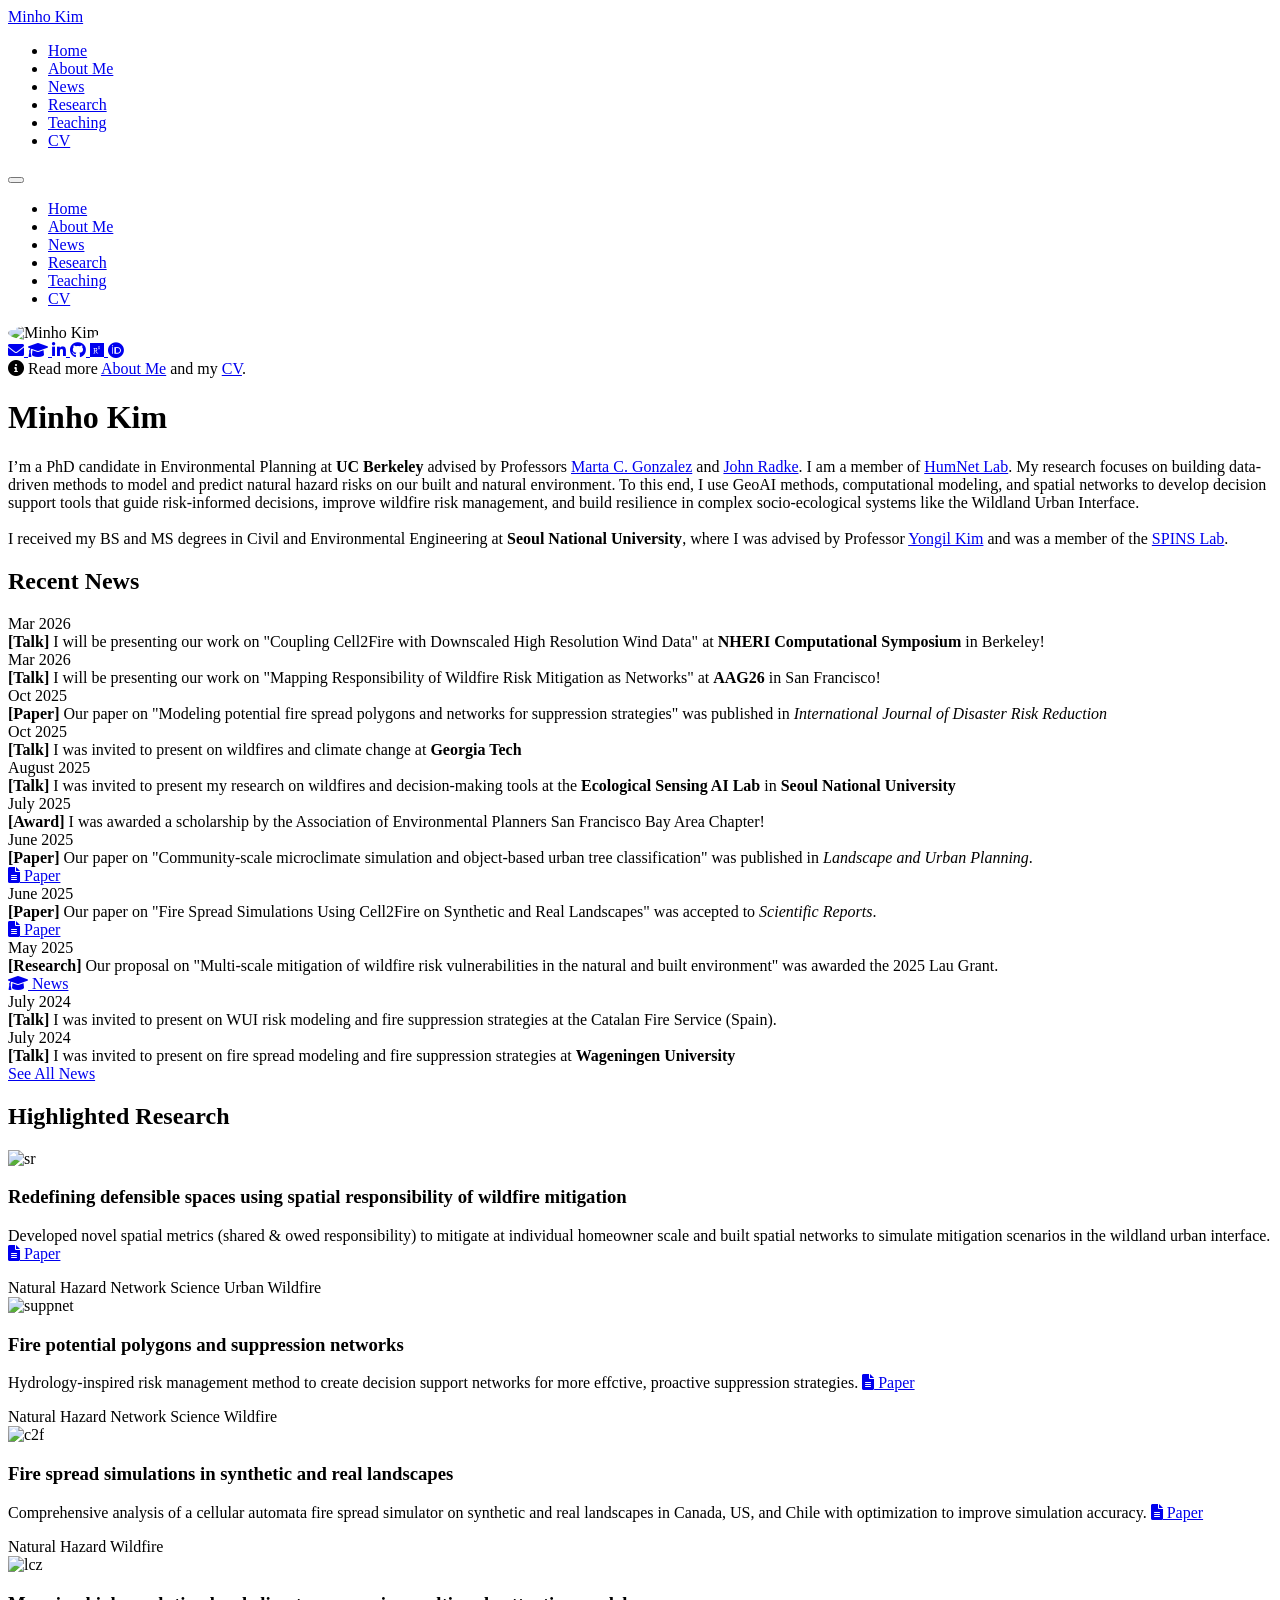
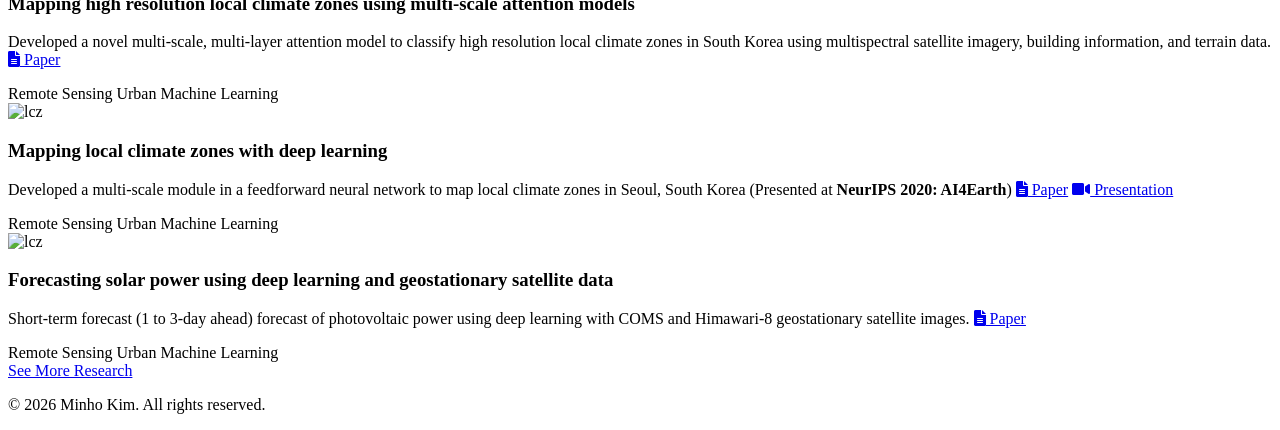
==== index.html @ 21c96115 "Update" ====
<!DOCTYPE html>
<html lang="en">

<head>
    <meta charset="UTF-8">
    <meta name="viewport" content="width=device-width, initial-scale=1.0">
    <title>Minho Kim - PhD Candidate</title>
    <link rel="stylesheet" href="https://cdnjs.cloudflare.com/ajax/libs/font-awesome/6.0.0/css/all.min.css">
    <link rel="stylesheet" href="styles.css">
</head>
<body>

    <!-- Floating particles -->
    <div class="particles"></div>

  <!-- Header -->
  <header class="header">
    <div class="container nav-container">
      <a href="index.html" class="logo">Minho Kim</a>

      <nav>
        <ul class="nav-menu" id="nav-menu">
          <li><a href="index.html" class="nav-link active">Home</a></li>
          <li><a href="about.html" class="nav-link">About Me</a></li>
          <li><a href="news.html" class="nav-link">News</a></li>
          <li><a href="research.html" class="nav-link">Research</a></li>
          <li><a href="teaching.html" class="nav-link">Teaching</a></li>
          <li><a href="resources/cv_recent.pdf" class="nav-link">CV</a></li>
        </ul>
      </nav>

      <!-- Mobile Hamburger Menu -->
      <button class="mobile-menu-toggle" id="mobile-menu-toggle" aria-label="Toggle navigation menu">
        <span></span>
        <span></span>
        <span></span>
      </button>
    </div>
  </header>

    <!-- Sidebar Menu -->
    <div class="sidebar-menu" id="sidebar-menu">
        <ul>
          <li><a href="index.html" class="nav-link">Home</a></li>
          <li><a href="about.html" class="nav-link">About Me</a></li>
          <li><a href="news.html" class="nav-link">News</a></li>
          <li><a href="research.html" class="nav-link">Research</a></li>
          <li><a href="teaching.html" class="nav-link">Teaching</a></li>
          <li><a href="resources/cv_recent.pdf" class="nav-link">CV</a></li>
        </ul>
      </div>
    

    <!-- Main Content -->
    <main class="main-content">
        <div class="container">
            <!-- Home Page -->
            <div class="hero">
                <div class="hero-main">
                    <div class="hero-left">
                        <div class="hero-photo" id="heroPhoto">
                            <img src="images/avatar.jpg" alt="Minho Kim" style="width: 100%; height: 100%; object-fit: cover; border-radius: 50%;">
                        </div>
                        <div class="social-icons">
                            <a href="mailto:mhk@berkeley.edu" class="social-icon" title="Email">
                                <i class="fas fa-envelope"></i>
                            </a>
                            <a href="https://scholar.google.com/citations?user=VRVL4TYAAAAJ&hl=en" class="social-icon" title="Google Scholar">
                                <i class="fas fa-graduation-cap"></i>
                            </a>
                            <a href="https://www.linkedin.com/in/minhokim93/" class="social-icon" title="LinkedIn">
                                <i class="fab fa-linkedin-in"></i>
                            </a>
                            <a href="https://github.com/minhokim93" class="social-icon" title="Github">
                                <i class="fab fa-github"></i>
                            </a>
                            <a href="https://www.researchgate.net/profile/Minho_Kim21" class="social-icon" title="ResearchGate">
                                <i class="fab fa-researchgate"></i>
                            </a>
                            <a href="https://orcid.org/0000-0002-9504-5935" class="social-icon" title="ORCID">
                                <i class="fab fa-orcid"></i>
                            </a>
                        </div>
                        <div class="content-card compact-content-card">
                            <i class="fas fa-circle-info"></i> Read more <a href="about.html">About Me</a> and my <a href="resources/cv_recent.pdf">CV</a>.
                        </div>
                        <!-- <a href="research.html" class="cta-button">Explore My Research</a>  -->
                        <!-- <a href="resources/cv_recent.pdf" class="cta-button">CV</a> -->
                    </div>
                    <div class="hero-right">
                        <div class="typewriter-container">
                          <h1 class="hero-name" style="color:black; display: flex; flex-wrap: nowrap; gap: 0.5rem;">
                            <span class="static-name">Minho Kim</span>
                            <span id="typewriter" class="typewriter"></span>
                        </h1>
                                                </div>
                        <!-- <p class="hero-subsubtitle">PhD Candidate in Environmental Planning</p> -->
                        <p class="hero-description">
                        
                            I’m a <span class="hand-underline">PhD candidate</span> in Environmental Planning at <b>UC Berkeley</b> advised by Professors <a href="https://scholar.google.com/citations?user=YAGjro8AAAAJ&hl=en">Marta C. Gonzalez</a> and <a href="https://ced.berkeley.edu/people/john-radke">John Radke</a>.
                            I am a member of <a href="https://humnetlab.berkeley.edu">HumNet Lab</a>. 
                            My research focuses on building data-driven methods to model and predict natural hazard risks on our built and natural environment. 
                            To this end, I use GeoAI methods, computational modeling, and spatial networks to develop decision support tools that guide risk-informed decisions, improve wildfire risk management, and build resilience in complex socio-ecological systems like the Wildland Urban Interface.
                            
                            <br><br>
                            I received my BS and MS degrees in Civil and Environmental Engineering at <b>Seoul National University</b>, where I was advised by Professor <a href="https://www.researchgate.net/profile/Yongil-Kim-2">Yongil Kim</a> and was a member of the <a href="https://spins.snu.ac.kr">SPINS Lab</a>. 
                            <br>
                            <!-- For my master’s thesis, I researched local climate zone classification using multispectral satellite images via multi-scale convolutional neural networks. 
                            For my bachelor’s thesis, I used DInSAR on Sentinel-1 images to detect North Korea’s nuclear test site. -->                            
                        </p>
                    <!-- </div> -->
                </div>
            </div>
              
            <!-- Recent News -->
            <div class="content-card">
                <h2 class="section-title">Recent News</h2>
                              
                <div class="scrollable-news">

                  <div class="news-item">
                        <div class="news-date">Mar 2026</div>
                        <div class="news-title"><b>[Talk]</b> I will be presenting our work on "Coupling Cell2Fire with Downscaled High Resolution Wind Data" at <b>NHERI Computational Symposium</b> in Berkeley!</div>
                      </div>      
                  <div class="news-item">
                        <div class="news-date">Mar 2026</div>
                        <div class="news-title"><b>[Talk]</b> I will be presenting our work on "Mapping Responsibility of Wildfire Risk Mitigation as Networks" at <b>AAG26</b> in San Francisco!</div>
                      </div>    
                    <div class="news-item">
                      <div class="news-date">Oct 2025</div>
                      <div class="news-title"><b>[Paper]</b> Our paper on "Modeling potential fire spread polygons and networks for suppression strategies" was published in <em>International Journal of Disaster Risk Reduction</em></b></div>
                    </div>    
                    <div class="news-item">
                        <div class="news-date">Oct 2025</div>
                        <div class="news-title"><b>[Talk]</b> I was invited to present on wildfires and climate change at <b>Georgia Tech</b></div>
                      </div>    
                      <div class="news-item">
                        <div class="news-date">August 2025</div>
                        <div class="news-title"><b>[Talk]</b> I was invited to present my research on wildfires and decision-making tools at the <b>Ecological Sensing AI Lab</b> in <b>Seoul National University</b></div>
                      </div>                          
                      <div class="news-item">
                        <div class="news-date">July 2025</div>
                        <div class="news-title"><b>[Award]</b> I was awarded a scholarship by the Association of Environmental Planners San Francisco Bay Area Chapter!</div>
                      </div>    
                      <div class="news-item">
                        <div class="news-date">June 2025</div>
                        <div class="news-title"><b>[Paper]</b> Our paper on "Community-scale microclimate simulation and object-based urban tree classification" was published in <em>Landscape and Urban Planning</em>.</div>
                        <div class="news-links">
                          <a href="https://doi.org/10.1016/j.landurbplan.2025.105420" target="_blank" class="news-btn">
                            <i class="fas fa-file-alt"></i> Paper
                          </a>    
                        </div>
                      </div>
                      <div class="news-item">
                        <div class="news-date">June 2025</div>
                        <div class="news-title"><b>[Paper]</b> Our paper on "Fire Spread Simulations Using Cell2Fire on Synthetic and Real Landscapes" was accepted to <em>Scientific Reports</em>.
                        <div class="news-links">
                            <a href="https://doi.org/10.1038/s41598-025-05706-6" target="_blank" class="news-btn">
                              <i class="fas fa-file-alt"></i> Paper
                            </a>    
                        </div>                            
                      </div>
                      </div>
                      <div class="news-item">
                        <div class="news-date">May 2025</div>
                        <div class="news-title">
                          <b>[Research]</b> Our proposal on "Multi-scale mitigation of wildfire risk vulnerabilities in the natural and built environment" was awarded the 2025 Lau Grant.
                        <div class="news-links">
                          <a href="https://ced.berkeley.edu/news/ced-awards-seed-grants-for-climate-research" target="_blank" class="news-btn">
                            <i class="fas fa-graduation-cap"></i> News
                          </a>
                        </div>
                        </div>
                      </div>
                      <div class="news-item">
                        <div class="news-date">July 2024</div>
                        <div class="news-title"><b>[Talk]</b> I was invited to present on WUI risk modeling and fire suppression strategies at the Catalan Fire Service (Spain).</div>
                      </div>
                      <div class="news-item">
                        <div class="news-date">July 2024</div>
                        <div class="news-title"><b>[Talk]</b> I was invited to present on fire spread modeling and fire suppression strategies at <b>Wageningen University</b></div>
                      </div>                                        

            <!--  -->
            </div>
            <div class="see-more-link">
                <a href="news.html" class="see-more-btn">See All News</a>
            </div>
        </div>
          
            <!-- Highlighted Research -->
            <div class="content-card">
                <h2 class="section-title">Highlighted Research</h2>
                
                <div class="research-highlight">
                  <img src="papers/2025-lup/featured.png" alt="sr">
                  <div class="research-content">
                      <h3>Redefining defensible spaces using spatial responsibility of wildfire mitigation</h3>
                      <p>Developed novel spatial metrics (shared & owed responsibility) to mitigate at individual homeowner scale and built spatial networks to simulate mitigation scenarios in the wildland urban interface.
                      <a href="papers/2025-lup/2025lup.pdf" target="_blank" class="news-btn"><i class="fas fa-file-alt"></i> Paper</a>
                      </p>
                      <div class="research-tags">
                        <span class="research-tag nathaz">Natural Hazard</span>
                        <span class="research-tag netsci">Network Science</span>
                          <span class="research-tag urban">Urban</span>
                          <span class="research-tag wildfire">Wildfire</span>
                      </div>
                  </div>
              </div>

              <div class="research-highlight">
                    <img src="papers/2025-ijdrr/featured.png" alt="suppnet">
                    <div class="research-content">
                        <h3>Fire potential polygons and suppression networks</h3>
                        <p>Hydrology-inspired risk management method to create decision support networks for more effctive, proactive suppression strategies.
                        <a href="https://www.sciencedirect.com/science/article/pii/S2212420925006776" target="_blank" class="news-btn"><i class="fas fa-file-alt"></i> Paper</a>
                        </p>
                        <div class="research-tags">
                            <span class="research-tag nathaz">Natural Hazard</span>
                            <span class="research-tag netsci">Network Science</span>
                            <span class="research-tag wildfire">Wildfire</span>
                        </div>
                    </div>
                </div>

                <div class="research-highlight">
                  <img src="papers/2025-scirep/featured.png" alt="c2f">
                  <div class="research-content">
                      <h3>Fire spread simulations in synthetic and real landscapes</h3>
                      <p>Comprehensive analysis of a cellular automata fire spread simulator on synthetic and real landscapes in Canada, US, and Chile with optimization to improve simulation accuracy.</b>
                      <a href="https://doi.org/10.1038/s41598-025-05706-6" target="_blank" class="news-btn"><i class="fas fa-file-alt"></i> Paper</a>
                      </p>
                      <div class="research-tags">
                        <span class="research-tag nathaz">Natural Hazard</span>
                        <span class="research-tag wildfire">Wildfire</span>
                  </div>
                  </div>
              </div>
         

            <div class="research-highlight">
              <img src="papers/2021-isprs/featured.png" alt="lcz">
              <div class="research-content">
                  <h3>Mapping high resolution local climate zones using multi-scale attention models</h3>
                  <p>Developed a novel multi-scale, multi-layer attention model to classify high resolution local climate zones in South Korea using multispectral satellite imagery, building information, and terrain data.
                  <a href="https://doi.org/10.1016/j.isprsjprs.2021.09.015" target="_blank" class="news-btn"><i class="fas fa-file-alt"></i> Paper</a>
                  </p>
                  <div class="research-tags">
                      <span class="research-tag rs">Remote Sensing</span>
                      <span class="research-tag urban">Urban</span>
                      <span class="research-tag ml">Machine Learning</span>
                  </div>
              </div>
          </div>

          <div class="research-highlight">
            <img src="papers/2020-nips/featured.png" alt="lcz">
            <div class="research-content">
                <h3>Mapping local climate zones with deep learning</h3>
                <p>Developed a multi-scale module in a feedforward neural network to map local climate zones in Seoul, South Korea (Presented at <b>NeurIPS 2020: AI4Earth</b>)
                <a href="https://ai4earthscience.github.io/neurips-2020-workshop/papers/ai4earth_neurips_2020_27.pdf" target="_blank" class="news-btn"><i class="fas fa-file-alt"></i> Paper</a>
                <a href="https://slideslive.com/38941720/developing-high-quality-training-samples-for-deep-learning-based-local-climate-classification-in-korea" target="_blank" class="news-btn"><i class="fas fa-video"></i> Presentation</a>                        
                </p>
                <div class="research-tags">
                    <span class="research-tag rs">Remote Sensing</span>
                    <span class="research-tag urban">Urban</span>
                    <span class="research-tag ml">Machine Learning</span>
                </div>
            </div>
        </div>   

                <div class="research-highlight">
                    <img src="papers/2020-mdpi/featured.png" alt="lcz">
                    <div class="research-content">
                        <h3>Forecasting solar power using deep learning and geostationary satellite data</h3>
                        <p>Short-term forecast (1 to 3-day ahead) forecast of photovoltaic power using deep learning with COMS and Himawari-8 geostationary satellite images.
                        <a href="https://doi.org/10.3390/rs12152357" target="_blank" class="news-btn"><i class="fas fa-file-alt"></i> Paper</a>
                        </p>
                        <div class="research-tags">
                            <span class="research-tag rs">Remote Sensing</span>
                            <span class="research-tag urban">Urban</span>
                            <span class="research-tag ml">Machine Learning</span>
                        </div>
                    </div>
                </div>

                <div class="see-more-link">
                    <a href="research.html" class="see-more-btn">See More Research</a>
                </div>
            <!-- </div> -->
        </div>
    </main>

    <!-- Footer -->
    <footer class="site-footer">
        <div class="container">
          <p>&copy; <span id="year"></span> Minho Kim. All rights reserved.</p>
          <!-- <p>Website designed and maintained by Minho Kim | UC Berkeley</p> -->
        </div>
      </footer>
  
      <script>
        // Automatically update the year
        document.getElementById('year').textContent = new Date().getFullYear();
      </script>

    <script src="script.js"></script>
</body>
</html>
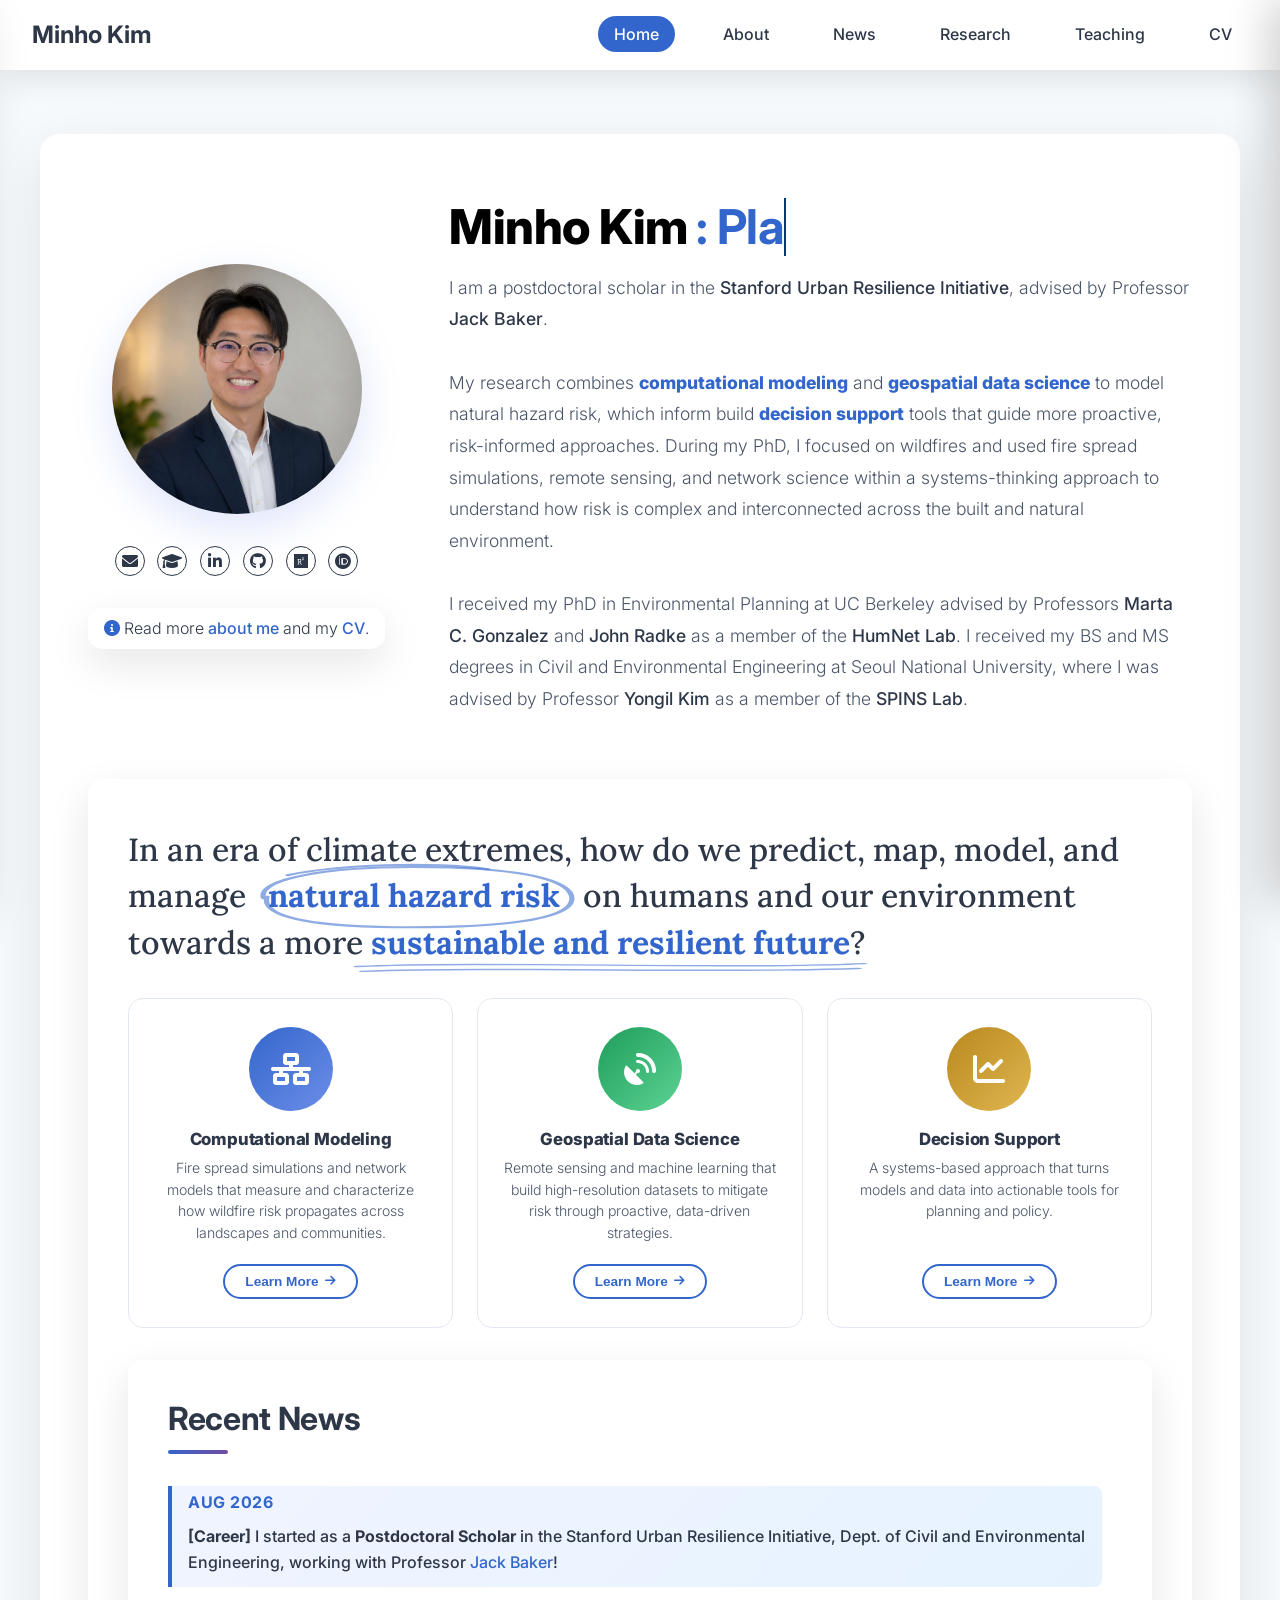
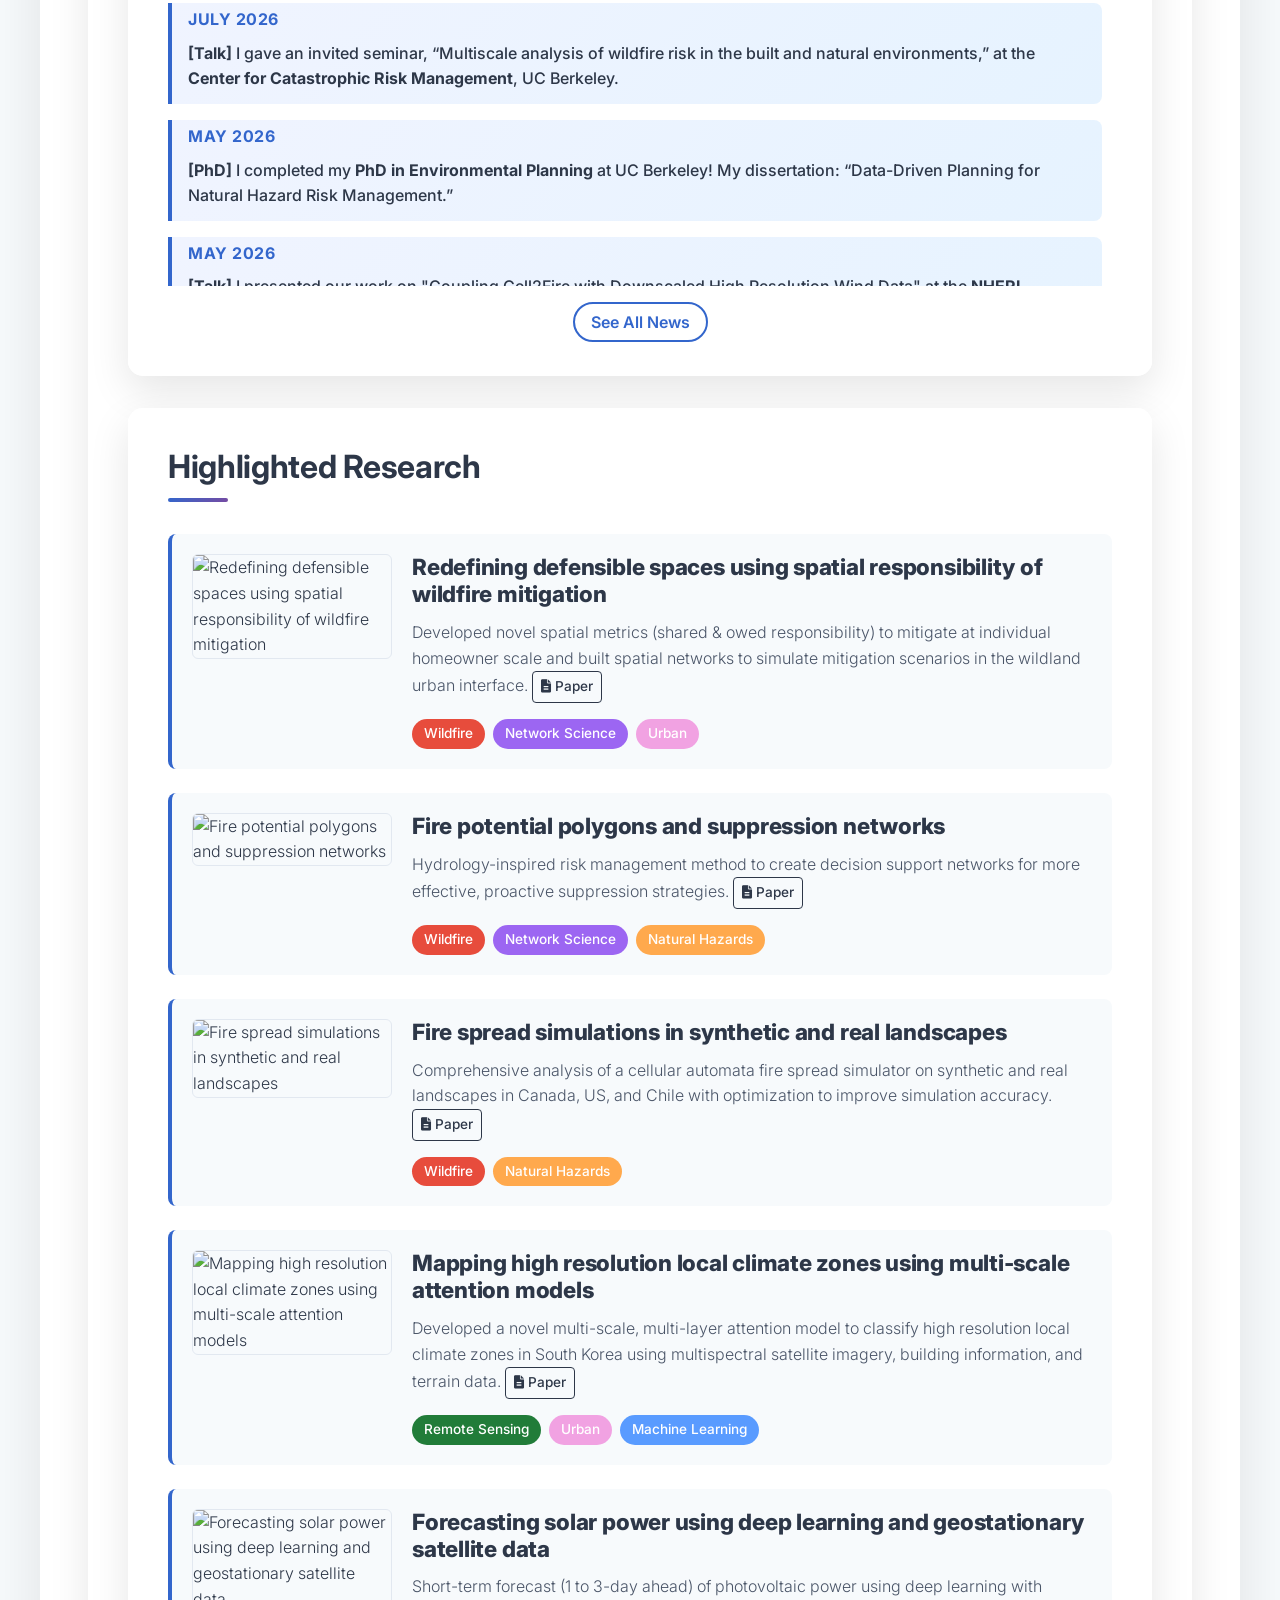
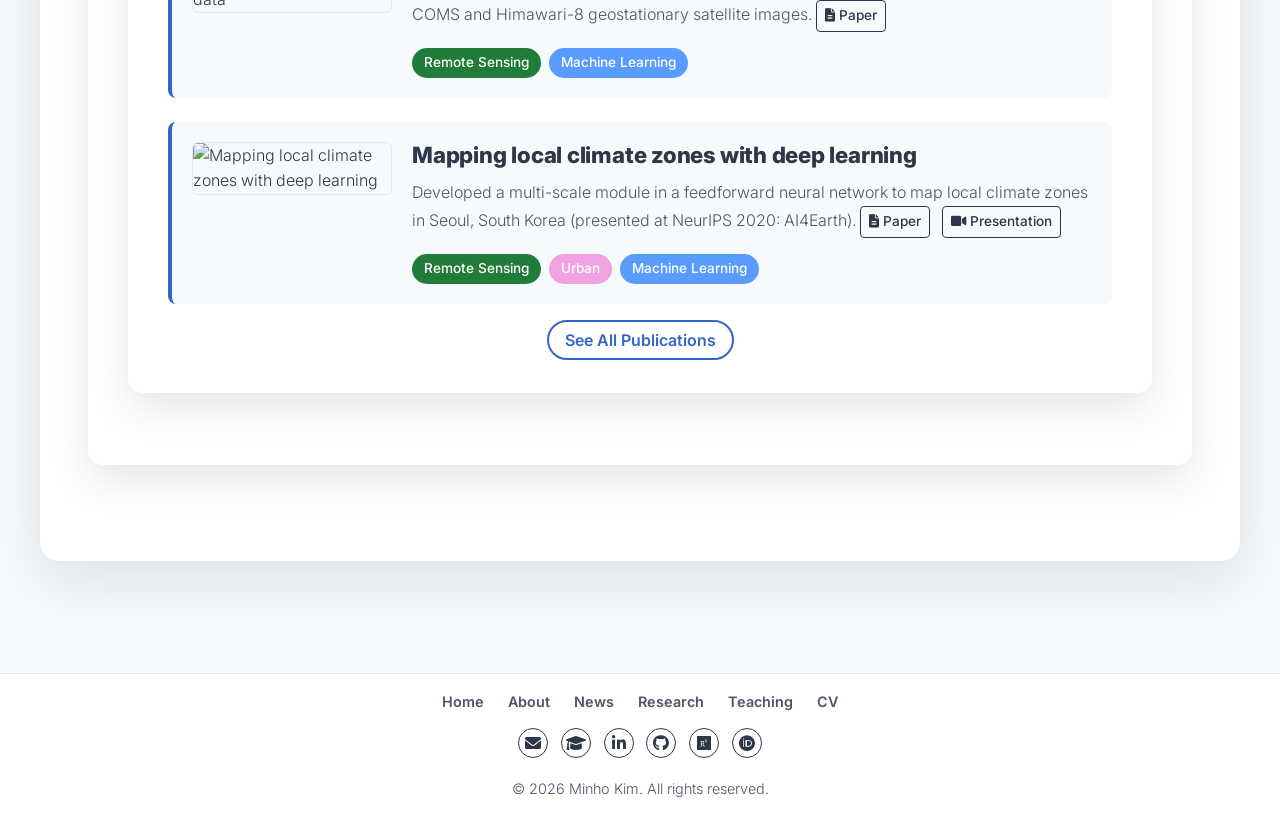
==== commit 9924c248: "Update site content, network diagram, teaching/research pages, and mobile responsiveness Co-Authored" ====
--- a/index.html
+++ b/index.html
@@ -4,15 +4,12 @@
 <head>
     <meta charset="UTF-8">
     <meta name="viewport" content="width=device-width, initial-scale=1.0">
-    <title>Minho Kim - PhD Candidate</title>
+    <title>Minho Kim - Postdoctoral Scholar</title>
     <link rel="stylesheet" href="https://cdnjs.cloudflare.com/ajax/libs/font-awesome/6.0.0/css/all.min.css">
     <link rel="stylesheet" href="styles.css">
 </head>
 <body>
 
-    <!-- Floating particles -->
-    <div class="particles"></div>
-
   <!-- Header -->
   <header class="header">
     <div class="container nav-container">
@@ -21,7 +18,7 @@
       <nav>
         <ul class="nav-menu" id="nav-menu">
           <li><a href="index.html" class="nav-link active">Home</a></li>
-          <li><a href="about.html" class="nav-link">About Me</a></li>
+          <li><a href="about.html" class="nav-link">About</a></li>
           <li><a href="news.html" class="nav-link">News</a></li>
           <li><a href="research.html" class="nav-link">Research</a></li>
           <li><a href="teaching.html" class="nav-link">Teaching</a></li>
@@ -42,7 +39,7 @@
     <div class="sidebar-menu" id="sidebar-menu">
         <ul>
           <li><a href="index.html" class="nav-link">Home</a></li>
-          <li><a href="about.html" class="nav-link">About Me</a></li>
+          <li><a href="about.html" class="nav-link">About</a></li>
           <li><a href="news.html" class="nav-link">News</a></li>
           <li><a href="research.html" class="nav-link">Research</a></li>
           <li><a href="teaching.html" class="nav-link">Teaching</a></li>
@@ -59,10 +56,10 @@
                 <div class="hero-main">
                     <div class="hero-left">
                         <div class="hero-photo" id="heroPhoto">
-                            <img src="images/avatar.jpg" alt="Minho Kim" style="width: 100%; height: 100%; object-fit: cover; border-radius: 50%;">
+                            <img src="images/avatar.png" alt="Minho Kim" style="width: 100%; height: 100%; object-fit: cover; border-radius: 50%;">
                         </div>
                         <div class="social-icons">
-                            <a href="mailto:mhk@berkeley.edu" class="social-icon" title="Email">
+                            <a href="mailto:minhok@stanford.edu" class="social-icon" title="Email">
                                 <i class="fas fa-envelope"></i>
                             </a>
                             <a href="https://scholar.google.com/citations?user=VRVL4TYAAAAJ&hl=en" class="social-icon" title="Google Scholar">
@@ -82,7 +79,7 @@
                             </a>
                         </div>
                         <div class="content-card compact-content-card">
-                            <i class="fas fa-circle-info"></i> Read more <a href="about.html">About Me</a> and my <a href="resources/cv_recent.pdf">CV</a>.
+                            <i class="fas fa-circle-info"></i> Read more <a href="about.html">about me</a> and my <a href="resources/cv_recent.pdf">CV</a>.
                         </div>
                         <!-- <a href="research.html" class="cta-button">Explore My Research</a>  -->
                         <!-- <a href="resources/cv_recent.pdf" class="cta-button">CV</a> -->
@@ -95,207 +92,132 @@
                         </h1>
                                                 </div>
                         <!-- <p class="hero-subsubtitle">PhD Candidate in Environmental Planning</p> -->
-                        <p class="hero-description">
-                        
-                            I’m a <span class="hand-underline">PhD candidate</span> in Environmental Planning at <b>UC Berkeley</b> advised by Professors <a href="https://scholar.google.com/citations?user=YAGjro8AAAAJ&hl=en">Marta C. Gonzalez</a> and <a href="https://ced.berkeley.edu/people/john-radke">John Radke</a>.
-                            I am a member of <a href="https://humnetlab.berkeley.edu">HumNet Lab</a>. 
-                            My research focuses on building data-driven methods to model and predict natural hazard risks on our built and natural environment. 
-                            To this end, I use GeoAI methods, computational modeling, and spatial networks to develop decision support tools that guide risk-informed decisions, improve wildfire risk management, and build resilience in complex socio-ecological systems like the Wildland Urban Interface.
-                            
+                        <p class="hero-description hero-intro-mono">
+
+                            I am a postdoctoral scholar in the <a href="https://urbanresilience.stanford.edu">Stanford Urban Resilience Initiative</a>, advised by Professor <a href="https://scholar.google.com/citations?user=im82jgIAAAAJ&hl=en&oi=ao"> Jack Baker</a>.
                             <br><br>
-                            I received my BS and MS degrees in Civil and Environmental Engineering at <b>Seoul National University</b>, where I was advised by Professor <a href="https://www.researchgate.net/profile/Yongil-Kim-2">Yongil Kim</a> and was a member of the <a href="https://spins.snu.ac.kr">SPINS Lab</a>. 
-                            <br>
-                            <!-- For my master’s thesis, I researched local climate zone classification using multispectral satellite images via multi-scale convolutional neural networks. 
-                            For my bachelor’s thesis, I used DInSAR on Sentinel-1 images to detect North Korea’s nuclear test site. -->                            
+
+                            My research combines <span class="lede-hl-modeling">computational modeling</span> and <span class="lede-hl-geospatial">geospatial data science</span> to model natural hazard risk, which inform build <span class="lede-hl-decision">decision support</span> tools that guide more proactive, risk-informed approaches. During my PhD, I focused on wildfires and used fire spread simulations, remote sensing, and network science within a <emph>systems-thinking</emph> approach to understand how risk is complex and interconnected across the built and natural environment.
+                            <!-- Together, these methods inform decision support tools that guide more proactive, risk-informed policies and build resilience in complex socio-ecological systems like the Wildland Urban Interface. -->
+
+                            <br><br>
+                            I received my PhD in Environmental Planning at UC Berkeley advised by Professors <a href="https://scholar.google.com/citations?user=YAGjro8AAAAJ&hl=en">Marta C. Gonzalez</a> and <a href="https://ced.berkeley.edu/people/john-radke">John Radke</a> as a member of the <a href="https://humnetlab.berkeley.edu">HumNet Lab</a>.
+                            I received my BS and MS degrees in Civil and Environmental Engineering at Seoul National University, where I was advised by Professor <a href="https://www.researchgate.net/profile/Yongil-Kim-2">Yongil Kim</a> as a member of the <a href="https://spins.snu.ac.kr">SPINS Lab</a>.
                         </p>
                     <!-- </div> -->
                 </div>
             </div>
-              
-            <!-- Recent News -->
+
+            <!-- Three Research Areas -->
+            <div class="content-card">
+                <p class="lede-text">
+                    In an era of climate extremes, how do we predict, map, model, and manage
+                    <span class="annotate" style="--annotate-delay: 0.3s">
+                        <span class="lede-hl">natural hazard risk</span>
+                        <svg class="annotate-mark annotate-mark-circle" viewBox="0 0 200 100" preserveAspectRatio="none" aria-hidden="true">
+                            <path d="M14,52 C10,24 48,6 100,6 C155,6 191,22 190,54 C189,84 148,95 99,95 C46,95 12,82 16,50" />
+                            <path d="M28,18 C55,2 112,-2 142,9" />
+                        </svg>
+                    </span>
+                    on humans and our environment towards a more
+                    <span class="annotate" style="--annotate-delay: 0.9s">
+                        <span class="lede-hl">sustainable and resilient future</span>
+                        <svg class="annotate-mark annotate-mark-underline" viewBox="0 0 200 40" preserveAspectRatio="none" aria-hidden="true">
+                            <path d="M4,22 C50,10 150,28 196,16" />
+                            <path d="M6,32 C60,22 140,36 194,26" />
+                        </svg>
+                    </span>?
+                </p>
+                <p class="hero-description">
+                   <!-- I build computational models that measure and characterize wildfire risk, apply geospatial data science to generate the high-resolution datasets that make proactive mitigation possible, and translate both into decision support tools that guide more resilient, risk-informed policy. -->
+                </p>
+                <div class="home-areas-grid">
+                    <div class="home-area-card">
+                        <div class="home-area-icon home-area-icon-modeling"><i class="fas fa-network-wired"></i></div>
+                        <h3>Computational Modeling</h3>
+                        <p>Fire spread simulations and network models that measure and characterize how wildfire risk propagates across landscapes and communities.</p>
+                        <button class="home-area-btn" onclick="openHomeAreaPanel('modeling')">Learn More <i class="fas fa-arrow-right"></i></button>
+                    </div>
+                    <div class="home-area-card">
+                        <div class="home-area-icon home-area-icon-geospatial"><i class="fas fa-satellite-dish"></i></div>
+                        <h3>Geospatial Data Science</h3>
+                        <p>Remote sensing and machine learning that build high-resolution datasets to mitigate risk through proactive, data-driven strategies.</p>
+                        <button class="home-area-btn" onclick="openHomeAreaPanel('geospatial')">Learn More <i class="fas fa-arrow-right"></i></button>
+                    </div>
+                    <div class="home-area-card">
+                        <div class="home-area-icon home-area-icon-decision"><i class="fas fa-chart-line"></i></div>
+                        <h3>Decision Support</h3>
+                        <p>A systems-based approach that turns models and data into actionable tools for planning and policy.</p>
+                        <button class="home-area-btn" onclick="openHomeAreaPanel('decision')">Learn More <i class="fas fa-arrow-right"></i></button>
+                    </div>
+                </div>
+
+                <!-- <div class="venn-wrap">
+                    <div id="vennDiagram"></div>
+                </div>
+                <p class="venn-caption">These three areas are deeply interconnected &mdash; hover, focus, or click the diagram to see how.</p>
+            </div> -->
+
+            <!-- Recent News (rendered from data/news.js, most recent 10 items) -->
             <div class="content-card">
                 <h2 class="section-title">Recent News</h2>
-                              
-                <div class="scrollable-news">
-
-                  <div class="news-item">
-                        <div class="news-date">Mar 2026</div>
-                        <div class="news-title"><b>[Talk]</b> I will be presenting our work on "Coupling Cell2Fire with Downscaled High Resolution Wind Data" at <b>NHERI Computational Symposium</b> in Berkeley!</div>
-                      </div>      
-                  <div class="news-item">
-                        <div class="news-date">Mar 2026</div>
-                        <div class="news-title"><b>[Talk]</b> I will be presenting our work on "Mapping Responsibility of Wildfire Risk Mitigation as Networks" at <b>AAG26</b> in San Francisco!</div>
-                      </div>    
-                    <div class="news-item">
-                      <div class="news-date">Oct 2025</div>
-                      <div class="news-title"><b>[Paper]</b> Our paper on "Modeling potential fire spread polygons and networks for suppression strategies" was published in <em>International Journal of Disaster Risk Reduction</em></b></div>
-                    </div>    
-                    <div class="news-item">
-                        <div class="news-date">Oct 2025</div>
-                        <div class="news-title"><b>[Talk]</b> I was invited to present on wildfires and climate change at <b>Georgia Tech</b></div>
-                      </div>    
-                      <div class="news-item">
-                        <div class="news-date">August 2025</div>
-                        <div class="news-title"><b>[Talk]</b> I was invited to present my research on wildfires and decision-making tools at the <b>Ecological Sensing AI Lab</b> in <b>Seoul National University</b></div>
-                      </div>                          
-                      <div class="news-item">
-                        <div class="news-date">July 2025</div>
-                        <div class="news-title"><b>[Award]</b> I was awarded a scholarship by the Association of Environmental Planners San Francisco Bay Area Chapter!</div>
-                      </div>    
-                      <div class="news-item">
-                        <div class="news-date">June 2025</div>
-                        <div class="news-title"><b>[Paper]</b> Our paper on "Community-scale microclimate simulation and object-based urban tree classification" was published in <em>Landscape and Urban Planning</em>.</div>
-                        <div class="news-links">
-                          <a href="https://doi.org/10.1016/j.landurbplan.2025.105420" target="_blank" class="news-btn">
-                            <i class="fas fa-file-alt"></i> Paper
-                          </a>    
-                        </div>
-                      </div>
-                      <div class="news-item">
-                        <div class="news-date">June 2025</div>
-                        <div class="news-title"><b>[Paper]</b> Our paper on "Fire Spread Simulations Using Cell2Fire on Synthetic and Real Landscapes" was accepted to <em>Scientific Reports</em>.
-                        <div class="news-links">
-                            <a href="https://doi.org/10.1038/s41598-025-05706-6" target="_blank" class="news-btn">
-                              <i class="fas fa-file-alt"></i> Paper
-                            </a>    
-                        </div>                            
-                      </div>
-                      </div>
-                      <div class="news-item">
-                        <div class="news-date">May 2025</div>
-                        <div class="news-title">
-                          <b>[Research]</b> Our proposal on "Multi-scale mitigation of wildfire risk vulnerabilities in the natural and built environment" was awarded the 2025 Lau Grant.
-                        <div class="news-links">
-                          <a href="https://ced.berkeley.edu/news/ced-awards-seed-grants-for-climate-research" target="_blank" class="news-btn">
-                            <i class="fas fa-graduation-cap"></i> News
-                          </a>
-                        </div>
-                        </div>
-                      </div>
-                      <div class="news-item">
-                        <div class="news-date">July 2024</div>
-                        <div class="news-title"><b>[Talk]</b> I was invited to present on WUI risk modeling and fire suppression strategies at the Catalan Fire Service (Spain).</div>
-                      </div>
-                      <div class="news-item">
-                        <div class="news-date">July 2024</div>
-                        <div class="news-title"><b>[Talk]</b> I was invited to present on fire spread modeling and fire suppression strategies at <b>Wageningen University</b></div>
-                      </div>                                        
-
-            <!--  -->
-            </div>
+
+                <div class="scrollable-news" id="recentNews"></div>
+
             <div class="see-more-link">
                 <a href="news.html" class="see-more-btn">See All News</a>
             </div>
         </div>
           
-            <!-- Highlighted Research -->
+            <!-- Highlighted Research (rendered from data/publications.js) -->
             <div class="content-card">
                 <h2 class="section-title">Highlighted Research</h2>
-                
-                <div class="research-highlight">
-                  <img src="papers/2025-lup/featured.png" alt="sr">
-                  <div class="research-content">
-                      <h3>Redefining defensible spaces using spatial responsibility of wildfire mitigation</h3>
-                      <p>Developed novel spatial metrics (shared & owed responsibility) to mitigate at individual homeowner scale and built spatial networks to simulate mitigation scenarios in the wildland urban interface.
-                      <a href="papers/2025-lup/2025lup.pdf" target="_blank" class="news-btn"><i class="fas fa-file-alt"></i> Paper</a>
-                      </p>
-                      <div class="research-tags">
-                        <span class="research-tag nathaz">Natural Hazard</span>
-                        <span class="research-tag netsci">Network Science</span>
-                          <span class="research-tag urban">Urban</span>
-                          <span class="research-tag wildfire">Wildfire</span>
-                      </div>
-                  </div>
-              </div>
-
-              <div class="research-highlight">
-                    <img src="papers/2025-ijdrr/featured.png" alt="suppnet">
-                    <div class="research-content">
-                        <h3>Fire potential polygons and suppression networks</h3>
-                        <p>Hydrology-inspired risk management method to create decision support networks for more effctive, proactive suppression strategies.
-                        <a href="https://www.sciencedirect.com/science/article/pii/S2212420925006776" target="_blank" class="news-btn"><i class="fas fa-file-alt"></i> Paper</a>
-                        </p>
-                        <div class="research-tags">
-                            <span class="research-tag nathaz">Natural Hazard</span>
-                            <span class="research-tag netsci">Network Science</span>
-                            <span class="research-tag wildfire">Wildfire</span>
-                        </div>
-                    </div>
-                </div>
-
-                <div class="research-highlight">
-                  <img src="papers/2025-scirep/featured.png" alt="c2f">
-                  <div class="research-content">
-                      <h3>Fire spread simulations in synthetic and real landscapes</h3>
-                      <p>Comprehensive analysis of a cellular automata fire spread simulator on synthetic and real landscapes in Canada, US, and Chile with optimization to improve simulation accuracy.</b>
-                      <a href="https://doi.org/10.1038/s41598-025-05706-6" target="_blank" class="news-btn"><i class="fas fa-file-alt"></i> Paper</a>
-                      </p>
-                      <div class="research-tags">
-                        <span class="research-tag nathaz">Natural Hazard</span>
-                        <span class="research-tag wildfire">Wildfire</span>
-                  </div>
-                  </div>
-              </div>
-         
-
-            <div class="research-highlight">
-              <img src="papers/2021-isprs/featured.png" alt="lcz">
-              <div class="research-content">
-                  <h3>Mapping high resolution local climate zones using multi-scale attention models</h3>
-                  <p>Developed a novel multi-scale, multi-layer attention model to classify high resolution local climate zones in South Korea using multispectral satellite imagery, building information, and terrain data.
-                  <a href="https://doi.org/10.1016/j.isprsjprs.2021.09.015" target="_blank" class="news-btn"><i class="fas fa-file-alt"></i> Paper</a>
-                  </p>
-                  <div class="research-tags">
-                      <span class="research-tag rs">Remote Sensing</span>
-                      <span class="research-tag urban">Urban</span>
-                      <span class="research-tag ml">Machine Learning</span>
-                  </div>
-              </div>
-          </div>
-
-          <div class="research-highlight">
-            <img src="papers/2020-nips/featured.png" alt="lcz">
-            <div class="research-content">
-                <h3>Mapping local climate zones with deep learning</h3>
-                <p>Developed a multi-scale module in a feedforward neural network to map local climate zones in Seoul, South Korea (Presented at <b>NeurIPS 2020: AI4Earth</b>)
-                <a href="https://ai4earthscience.github.io/neurips-2020-workshop/papers/ai4earth_neurips_2020_27.pdf" target="_blank" class="news-btn"><i class="fas fa-file-alt"></i> Paper</a>
-                <a href="https://slideslive.com/38941720/developing-high-quality-training-samples-for-deep-learning-based-local-climate-classification-in-korea" target="_blank" class="news-btn"><i class="fas fa-video"></i> Presentation</a>                        
-                </p>
-                <div class="research-tags">
-                    <span class="research-tag rs">Remote Sensing</span>
-                    <span class="research-tag urban">Urban</span>
-                    <span class="research-tag ml">Machine Learning</span>
+
+                <div id="highlightedResearch"></div>
+
+                <div class="see-more-link">
+                    <a href="research.html#publications" class="see-more-btn">See All Publications</a>
                 </div>
             </div>
-        </div>   
-
-                <div class="research-highlight">
-                    <img src="papers/2020-mdpi/featured.png" alt="lcz">
-                    <div class="research-content">
-                        <h3>Forecasting solar power using deep learning and geostationary satellite data</h3>
-                        <p>Short-term forecast (1 to 3-day ahead) forecast of photovoltaic power using deep learning with COMS and Himawari-8 geostationary satellite images.
-                        <a href="https://doi.org/10.3390/rs12152357" target="_blank" class="news-btn"><i class="fas fa-file-alt"></i> Paper</a>
-                        </p>
-                        <div class="research-tags">
-                            <span class="research-tag rs">Remote Sensing</span>
-                            <span class="research-tag urban">Urban</span>
-                            <span class="research-tag ml">Machine Learning</span>
-                        </div>
-                    </div>
-                </div>
-
-                <div class="see-more-link">
-                    <a href="research.html" class="see-more-btn">See More Research</a>
-                </div>
-            <!-- </div> -->
         </div>
     </main>
+
+    <!-- Side detail panel (shared by the "Learn More" buttons above) -->
+    <div class="side-panel-overlay" id="sidePanelOverlay"></div>
+    <div class="side-panel" id="sidePanel">
+      <div class="side-panel-header">
+        <div>
+          <span class="side-panel-number" id="panelNumber"></span>
+          <h3 id="panelTitle"></h3>
+        </div>
+        <button class="side-panel-close" id="panelClose" aria-label="Close panel"><i class="fas fa-times"></i></button>
+      </div>
+      <p class="side-panel-desc" id="panelDesc"></p>
+      <div id="panelFigure"></div>
+      <div class="side-panel-label">Selected Works</div>
+      <div id="panelPubs"></div>
+    </div>
 
     <!-- Footer -->
     <footer class="site-footer">
-        <div class="container">
+        <div class="container footer-inner">
+          <nav class="footer-nav">
+            <a href="index.html" class="footer-nav-link">Home</a>
+            <a href="about.html" class="footer-nav-link">About</a>
+            <a href="news.html" class="footer-nav-link">News</a>
+            <a href="research.html" class="footer-nav-link">Research</a>
+            <a href="teaching.html" class="footer-nav-link">Teaching</a>
+            <a href="resources/cv_recent.pdf" class="footer-nav-link">CV</a>
+          </nav>
+          <div class="social-icons footer-social-icons">
+            <a href="mailto:minhok@stanford.edu" class="social-icon" title="Email"><i class="fas fa-envelope"></i></a>
+            <a href="https://scholar.google.com/citations?user=VRVL4TYAAAAJ&hl=en" class="social-icon" title="Google Scholar"><i class="fas fa-graduation-cap"></i></a>
+            <a href="https://www.linkedin.com/in/minhokim93/" class="social-icon" title="LinkedIn"><i class="fab fa-linkedin-in"></i></a>
+            <a href="https://github.com/minhokim93" class="social-icon" title="Github"><i class="fab fa-github"></i></a>
+            <a href="https://www.researchgate.net/profile/Minho_Kim21" class="social-icon" title="ResearchGate"><i class="fab fa-researchgate"></i></a>
+            <a href="https://orcid.org/0000-0002-9504-5935" class="social-icon" title="ORCID"><i class="fab fa-orcid"></i></a>
+          </div>
           <p>&copy; <span id="year"></span> Minho Kim. All rights reserved.</p>
-          <!-- <p>Website designed and maintained by Minho Kim | UC Berkeley</p> -->
         </div>
       </footer>
   
@@ -304,6 +226,19 @@
         document.getElementById('year').textContent = new Date().getFullYear();
       </script>
 
+    <script src="data/publications.js"></script>
+    <script src="js/publications-render.js"></script>
+    <script src="data/news.js"></script>
+    <script src="js/news-render.js"></script>
+    <script src="js/research-network.js"></script>
+    <script src="js/home-areas.js"></script>
+    <script src="js/venn-diagram.js"></script>
+    <script>
+      document.addEventListener('DOMContentLoaded', () => {
+        renderHighlightedResearch('#highlightedResearch');
+        renderRecentNews('#recentNews', 10);
+      });
+    </script>
     <script src="script.js"></script>
 </body>
 </html>
--- a/styles.css
+++ b/styles.css
@@ -0,0 +1,2387 @@
+@import url('https://fonts.googleapis.com/css2?family=Inter:wght@300;400;500;600;700;800&family=Lora:ital,wght@0,500;0,600;1,500&display=swap');
+
+/* ===== CSS CUSTOM PROPERTIES ===== */
+:root {
+    --primary-color: #3366cc;
+    --primary-dark: #003c71;
+    --text-primary: #2d3748;
+    --text-secondary: #4a5568;
+    --text-muted: #718096;
+    --bg-glass: rgba(255, 255, 255, 0.95);
+    --bg-light: #f7fafc;
+    --bg-accent: #f0f4ff;
+    --border-color: #e2e8f0;
+    --shadow-light: 0 8px 32px rgba(0, 0, 0, 0.1);
+    --shadow-medium: 0 15px 40px rgba(0, 0, 0, 0.1);
+    --shadow-heavy: 0 25px 60px rgba(0, 0, 0, 0.15);
+    --gradient-primary: linear-gradient(135deg, #3366cc, #764ba2);
+    --gradient-bg: linear-gradient(135deg, #f0f4ff, #e6f3ff);
+    --border-radius: 15px;
+    --transition: all 0.3s ease;
+    --header-height: 70px;
+  }
+  
+  /* ===== RESET & BASE ===== */
+  * {
+    margin: 0;
+    padding: 0;
+    box-sizing: border-box;
+  }
+
+  html {
+    scroll-padding-top: var(--header-height);
+  }
+
+  body {
+    font-family: 'Inter', system-ui, -apple-system, sans-serif;
+    font-weight: 300;
+    background: var(--bg-light);
+    min-height: 100vh;
+    color: var(--text-primary);
+    line-height: 1.6;
+    font-size: clamp(0.875rem, 2vw, 1rem);
+  }
+  
+  h1, h2, h3, .hero-name, .section-title {
+    font-family: 'Inter', system-ui, -apple-system, sans-serif;
+    font-weight: 800;
+    letter-spacing: -0.01em;
+    line-height: 1.2;
+  }
+  
+  .container {
+    max-width: 1500px;
+    margin: 0 auto;
+    padding: 0 clamp(1rem, 4vw, 2.5rem);
+  }
+
+  /* ===== LINKS ===== */
+  a {
+    color: var(--primary-color);
+    text-decoration: none;
+    font-weight: 500;
+    transition: var(--transition);
+  }
+  
+  a:hover {
+    color: var(--primary-dark);
+  }
+  
+  /* ===== HEADER & NAVIGATION ===== */
+  .header {
+    background: var(--bg-glass);
+    backdrop-filter: blur(10px);
+    box-shadow: var(--shadow-light);
+    position: fixed;
+    top: 0;
+    left: 0;
+    right: 0;
+    z-index: 1000;
+    transition: var(--transition);
+  }
+  
+  .nav-container {
+    display: flex;
+    justify-content: space-between;
+    align-items: center;
+    padding: 1rem clamp(1rem, 4vw, 2rem);
+    position: relative;
+  }
+  
+  .logo {
+    font-size: clamp(1.25rem, 3vw, 1.5rem);
+    font-weight: 700;
+    color: var(--text-primary);
+    transition: var(--transition);
+  }
+  
+  .logo:hover {
+    color: var(--primary-dark);
+  }
+  
+  .nav-menu {
+    display: flex;
+    list-style: none;
+    gap: clamp(1rem, 3vw, 2rem);
+  }
+
+  /* Hidden on desktop so it doesn't sit in the flex row as a phantom
+     third item (space-between was treating it as the flush-right
+     element, pushing the real nav menu off the right edge). The
+     @media (max-width: 768px) rules below switch it back to flex. */
+  .mobile-menu-toggle {
+    display: none;
+  }
+
+  .nav-link {
+    color: var(--text-primary);
+    font-weight: 500;
+    padding: 0.5rem 1rem;
+    border-radius: 25px;
+    transition: var(--transition);
+    white-space: nowrap;
+  }
+  
+  .nav-link:hover,
+  .nav-link.active {
+    color: white;
+    background: var(--primary-color);
+    transform: translateY(-2px);
+  }
+
+  /* ===== MAIN CONTENT ===== */
+  .main-content {
+    margin-top: var(--header-height);
+    min-height: calc(100vh - var(--header-height));
+    padding: clamp(1rem, 3vw, 2rem) 0;
+  }
+  
+  .page {
+    display: none;
+    animation: fadeIn 0.6s ease-in-out;
+  }
+  
+  .page.active {
+    display: block;
+  }
+  
+  @keyframes fadeIn {
+    from { opacity: 0; transform: translateY(20px); }
+    to { opacity: 1; transform: translateY(0); }
+  }
+  
+  /* ===== CONTENT CARDS ===== */
+  .content-card {
+    background: var(--bg-glass);
+    backdrop-filter: blur(10px);
+    border-radius: var(--border-radius);
+    box-shadow: var(--shadow-medium);
+    padding: clamp(1.5rem, 4vw, 2.5rem);
+    margin: 2rem auto;
+    transition: var(--transition);
+    max-width: 100%;
+  }
+  
+  .content-card:hover {
+    transform: translateY(-5px);
+    box-shadow: var(--shadow-heavy);
+  }
+  
+  .section-title {
+    font-size: clamp(1.25rem, 3.5vw, 2rem);
+    font-weight: 700;
+    color: var(--text-primary);
+    margin-bottom: 2rem;
+    position: relative;
+    padding-bottom: 1rem;
+  }
+  
+  .section-title::after {
+    content: '';
+    position: absolute;
+    bottom: 0;
+    left: 0;
+    width: 60px;
+    height: 4px;
+    background: var(--gradient-primary);
+    border-radius: 2px;
+  }
+  
+  .compact-content-card {
+    padding: clamp(0.5rem, 0vw, 0rem) 
+             clamp(1rem, 0vw, 0rem);
+    }
+    
+  .compact-content-card i {
+    /* margin-right: 0.2rem; */
+    color: var(--primary-color);
+    }
+
+  /* ===== HERO SECTION ===== */
+  .hero {
+    background: var(--bg-glass);
+    backdrop-filter: blur(10px);
+    border-radius: 20px;
+    box-shadow: 0 20px 60px rgba(0, 0, 0, 0.1);
+    padding: clamp(2rem, 6vw, 4rem) clamp(1.5rem, 4vw, 3rem);
+    margin: 2rem auto;
+    position: relative;
+    overflow: hidden;
+  }
+  
+  .hero-main {
+    display: grid;
+    grid-template-columns: auto 1fr;
+    align-items: center;
+    gap: clamp(2rem, 6vw, 4rem);
+  }
+  
+  .hero-left {
+    text-align: center;
+    min-width: 280px;
+  }
+  
+  .hero-photo {
+    width: clamp(200px, 30vw, 250px);
+    height: clamp(200px, 30vw, 250px);
+    border-radius: 50%;
+    background: var(--bg-accent);
+    margin: 0 auto 2rem;
+    display: flex;
+    align-items: center;
+    justify-content: center;
+    font-size: clamp(3rem, 8vw, 4rem);
+    color: var(--primary-color);
+    box-shadow: 0 15px 40px rgba(102, 126, 234, 0.2);
+    transition: var(--transition);
+    background-image: url('data:image/svg+xml,<svg xmlns="http://www.w3.org/2000/svg" fill="none" viewBox="0 0 24 24" stroke="currentColor"><path stroke-linecap="round" stroke-linejoin="round" stroke-width="2" d="M16 7a4 4 0 11-8 0 4 4 0 018 0zM12 14a7 7 0 00-7 7h14a7 7 0 00-7-7z" /></svg>');
+    background-size: 100px;
+    background-repeat: no-repeat;
+    background-position: center;
+  }
+  
+  .hero-photo:hover {
+    transform: scale(1.05);
+    box-shadow: 0 20px 50px rgba(102, 126, 234, 0.3);
+  }
+  
+  .social-icons {
+    display: flex;
+    justify-content: center;
+    gap: 0.8rem;
+    margin-bottom: 1.2rem;
+    flex-wrap: wrap;
+  }
+  
+  .social-icon {
+    display: inline-flex;
+    align-items: center;
+    justify-content: center;
+    width: 30px;
+    height: 30px;
+    color: var(--text-primary);
+    border: 1.5px solid var(--text-primary);
+    border-radius: 50%;
+    font-size: 1rem;
+    transition: var(--transition);
+  }
+  
+  .social-icon:hover {
+    background: var(--text-primary);
+    color: white;
+    transform: translateY(-3px) scale(1.1);
+  }
+  
+  .hero-right {
+    min-width: 0; /* Prevents text overflow */
+  }
+  
+  .hero-name {
+    font-size: clamp(1.75rem, 5vw, 3rem);
+    font-weight: 800;
+    color: var(--text-primary);
+    margin-bottom: 1rem;
+    word-wrap: break-word;
+  }
+  
+  .typewriter {
+    color: var(--primary-color);
+    font-weight: bold;
+    border-right: 2px solid var(--primary-dark);
+    animation: blink 1s step-end infinite;
+    display: inline-block;
+  }
+  
+  @keyframes blink {
+    0%, 50% { border-color: var(--primary-color); }
+    51%, 100% { border-color: transparent; }
+  }
+  
+  .hero-subtitle {
+    font-size: clamp(1rem, 2.5vw, 1.4rem);
+    color: var(--text-muted);
+    margin-bottom: 2rem;
+    font-weight: 400;
+  }
+  
+  .hero-description {
+    font-size: clamp(0.9rem, 2vw, 1.1rem);
+    line-height: 1.8;
+    color: var(--text-secondary);
+    margin-bottom: 2rem;
+  }
+
+  /* A single large, serif "lede" sentence — the editorial-serif style used
+     by research lab sites like earthintelligence.mit.edu, in place of the
+     site's usual sans-serif body copy. */
+  .lede-text {
+    font-family: 'Lora', 'Georgia', 'Times New Roman', serif;
+    font-weight: 500;
+    font-size: clamp(1.4rem, 3vw, 2rem);
+    line-height: 1.45;
+    color: var(--text-primary);
+    margin: 0.5rem 0 1.75rem;
+    max-width: 60ch;
+  }
+
+  /* Three-card graphic showcasing Spatial / Systems / Critical Thinking,
+     replacing a plain bullet list on the Teaching page. */
+  .thinking-grid {
+    display: grid;
+    grid-template-columns: repeat(3, 1fr);
+    gap: 1.25rem;
+    margin: 0 0 1.75rem;
+  }
+
+  .thinking-card {
+    text-align: center;
+    padding: 1.5rem 1.25rem;
+    border: 1px solid var(--border-color);
+    border-radius: 12px;
+    transition: var(--transition);
+  }
+
+  .thinking-card:hover {
+    box-shadow: var(--shadow-light);
+    transform: translateY(-3px);
+  }
+
+  .thinking-card-icon {
+    width: 56px;
+    height: 56px;
+    border-radius: 50%;
+    background: var(--gradient-primary);
+    color: white;
+    display: flex;
+    align-items: center;
+    justify-content: center;
+    font-size: 1.4rem;
+    margin: 0 auto 1rem;
+  }
+
+  .thinking-card-title {
+    font-size: 1rem;
+    margin-bottom: 0.4rem;
+  }
+
+  .thinking-card-desc {
+    font-size: 0.85rem;
+    color: var(--text-secondary);
+    line-height: 1.55;
+  }
+
+  @media (max-width: 768px) {
+    .thinking-grid {
+      grid-template-columns: 1fr;
+    }
+  }
+
+  .cta-button {
+    display: inline-flex;
+    align-items: center;
+    background: white;
+    color: var(--text-primary);
+    padding: 1rem 2rem;
+    border: 2px solid var(--text-primary);
+    border-radius: 50px;
+    font-weight: 600;
+    transition: var(--transition);
+    box-shadow: var(--shadow-light);
+  }
+  
+  .cta-button:hover {
+    background: var(--text-primary);
+    color: white;
+    transform: translateY(-3px);
+  }
+  
+  /* ===== RESEARCH SECTIONS ===== */
+  .research-interests {
+    display: grid;
+    grid-template-columns: repeat(auto-fit, minmax(250px, 1fr));
+    gap: 1rem;
+    margin-top: 2rem;
+  }
+  
+  .research-item {
+    background: var(--gradient-bg);
+    padding: 1rem;
+    border-radius: 12px;
+    border: 2px solid rgba(102, 126, 234, 0.1);
+    transition: var(--transition);
+    cursor: pointer;
+    position: relative;
+    display: flex;
+    align-items: center;
+    gap: 1rem;
+  }
+  
+  .research-item:hover {
+    border-color: var(--primary-color);
+    transform: translateY(-3px);
+    box-shadow: 0 10px 25px rgba(102, 126, 234, 0.15);
+  }
+  
+  .research-icon {
+    font-size: 1.8rem;
+    flex-shrink: 0;
+  }
+  
+  .research-title {
+    font-size: 1rem;
+    font-weight: 600;
+    color: var(--text-primary);
+  }
+  
+  /* ===== FILTER BUTTONS ===== */
+  .filter-row {
+    display: flex;
+    align-items: flex-start;
+    /* gap: 0 rem; */
+    flex-wrap: wrap;
+    margin-bottom: 0.5rem;
+  }
+  
+  .filter-row strong {
+    font-size: 1rem;
+    color: var(--text-primary);
+    min-width: 130px;
+    flex-shrink: 0;
+  }
+  
+  .filter-btns {
+    display: flex;
+    flex-wrap: wrap;
+    gap: 0.25rem;
+    flex: 1;
+  }
+  
+  .year-btn, .type-btn, .tag-btn {
+    display: inline-flex;
+    align-items: center;
+    justify-content: center;
+    padding: 0.25rem 1rem;
+    font-size: 0.7rem;
+    font-weight: 600;
+    color: var(--text-primary);
+    background: white;
+    border: 2px solid var(--border-color);
+    border-radius: 15px;
+    cursor: pointer;
+    transition: var(--transition);
+    min-width: 50px;
+    text-align: center;
+  }
+  
+  .year-btn:hover,
+  .type-btn:hover,
+  .tag-btn:hover,
+  .year-btn.active,
+  .type-btn.active,
+  .tag-btn.active {
+    background: var(--primary-color);
+    color: white;
+    border-color: var(--primary-color);
+    transform: translateY(-1px);
+  }
+  
+  /* ===== RESEARCH HIGHLIGHTS ===== */
+  .research-highlight {
+    display: grid;
+    grid-template-columns: auto 1fr;
+    gap: 20px;
+    align-items: flex-start;
+    background: var(--bg-light);
+    border-radius: 8px;
+    padding: 20px;
+    border-left: 4px solid var(--primary-color);
+    transition: var(--transition);
+    margin-bottom: 1.5rem;
+  }
+  
+  .research-highlight:hover {
+    transform: translateX(5px);
+    box-shadow: 0 10px 25px rgba(102, 126, 234, 0.15);
+  }
+  
+  .research-highlight img {
+    width: 200px;
+    height: auto;
+    object-fit: contain;
+    border-radius: 6px;
+    border: 1px solid var(--border-color);
+    max-height: 200px; /* Optional: restrict height if too tall */
+  }
+  
+  
+  .research-content h3 {
+    margin: 0 0 12px 0;
+    font-size: 1.4rem;
+    color: var(--text-primary);
+  }
+  
+  .research-content p {
+    margin: 0 0 16px 0;
+    line-height: 1.6;
+    color: var(--text-secondary);
+  }
+  
+  /* ===== RESEARCH TAGS ===== */
+  .research-tags {
+    display: flex;
+    gap: 8px;
+    flex-wrap: wrap;
+  }
+  
+  .research-tag, .field-tag {
+    padding: 4px 12px;
+    border-radius: 20px;
+    font-size: 0.85rem;
+    font-weight: 500;
+    color: white;
+  }
+  
+  /* Tag colors */
+  .research-tag.wildfire, .field-tag.wildfire { background: #e74c3c; }
+  .research-tag.planning, .field-tag.planning { background: #27ae60; }
+  .research-tag.netsci, .field-tag.netsci { background: #9c66f2; }
+  .research-tag.ml, .field-tag.ml { background: #599bff; }
+  .research-tag.urban, .field-tag.urban { background: #f1a2e2; }
+  .research-tag.nathaz, .field-tag.nathaz { background: #ffa94d; }
+  .research-tag.geospatial, .field-tag.geospatial { background: #bdfff8; color: #333; }
+  .research-tag.rs, .field-tag.rs { background: #217c39; }
+  .research-tag.paper, .field-tag.paper,
+  .research-tag.cpaper, .field-tag.cpaper,
+  .research-tag.preprint, .field-tag.preprint,
+  .research-tag.report, .field-tag.report { background: #333; }
+
+  .pub-note {
+    font-style: italic;
+    color: var(--text-muted);
+    font-weight: 600;
+  }
+
+  .results-info {
+    font-weight: 600;
+    color: var(--text-muted);
+    margin-bottom: 1.5rem;
+  }
+
+  /* ===== PUBLICATIONS TABLE (Airtable-style, moved here from the old =====
+     standalone Publications page) ===== */
+  .pub-table-wrap {
+    overflow-x: auto;
+    border: 1px solid var(--border-color);
+    border-radius: 10px;
+  }
+
+  .pub-table {
+    width: 100%;
+    border-collapse: collapse;
+    font-size: 0.85rem;
+  }
+
+  .pub-table thead th {
+    text-align: left;
+    padding: 0.6rem 0.9rem;
+    background: var(--bg-light);
+    color: var(--text-muted);
+    font-size: 0.7rem;
+    font-weight: 700;
+    letter-spacing: 0.05em;
+    text-transform: uppercase;
+    border-bottom: 1px solid var(--border-color);
+    white-space: nowrap;
+  }
+
+  .pub-table tbody tr {
+    border-bottom: 1px solid var(--border-color);
+    transition: background 0.15s ease;
+  }
+
+  .pub-table tbody tr:last-child {
+    border-bottom: none;
+  }
+
+  .pub-table tbody tr:nth-child(even) {
+    background: rgba(0, 0, 0, 0.015);
+  }
+
+  .pub-table tbody tr:hover {
+    background: var(--bg-accent);
+  }
+
+  .pub-table td {
+    padding: 0.55rem 0.9rem;
+    vertical-align: top;
+    line-height: 1.4;
+  }
+
+  .pub-table .pub-col-year {
+    font-weight: 700;
+    color: var(--text-muted);
+    white-space: nowrap;
+    width: 4.5rem;
+  }
+
+  .pub-table .pub-col-title {
+    min-width: 260px;
+  }
+
+  .pub-table .pub-col-title a {
+    font-weight: 600;
+  }
+
+  .pub-table .pub-col-venue {
+    color: var(--text-secondary);
+    font-style: italic;
+    min-width: 180px;
+  }
+
+  .pub-table .pub-col-type,
+  .pub-table .pub-col-tags {
+    white-space: nowrap;
+  }
+
+  .pub-table .research-tag {
+    padding: 2px 8px;
+    font-size: 0.68rem;
+    margin: 0 0.2rem 0.2rem 0;
+    display: inline-block;
+  }
+
+  /* Type and Tags add real width (the tag list especially) that isn't
+     essential on a phone — dropping them lets Year/Title/Venue fit
+     without forcing the whole table into a side-scroll the user might
+     not notice is there. */
+  @media (max-width: 640px) {
+    .pub-table .pub-col-type,
+    .pub-table .pub-col-tags {
+      display: none;
+    }
+
+    .pub-table .pub-col-title,
+    .pub-table .pub-col-venue {
+      min-width: 0;
+    }
+  }
+
+  /* ===== NEWS SECTION ===== */
+  .scrollable-news {
+    max-height: 400px;
+    overflow-y: auto;
+    padding-right: 10px;
+    margin-top: 1rem;
+  }
+  
+  .scrollable-news::-webkit-scrollbar {
+    width: 8px;
+  }
+  
+  .scrollable-news::-webkit-scrollbar-thumb {
+    background: var(--text-primary);
+    border-radius: 10px;
+  }
+  
+  .news-item {
+    border-left: 4px solid var(--primary-color);
+    padding: 0.25rem 1rem;
+    margin-bottom: 1rem;
+    background: var(--gradient-bg);
+    border-radius: 0 8px 8px 0;
+    transition: var(--transition);
+  }
+  
+  .news-item:hover {
+    transform: translateX(5px);
+  }
+  
+  .news-date {
+    color: var(--primary-color);
+    font-size: 1rem;
+    font-weight: 700;
+    text-transform: uppercase;
+    letter-spacing: 0.5px;
+  }
+  
+  .news-title {
+    color: var(--text-primary);
+    font-weight: 500;
+    margin: 0.5rem 0;
+  }
+  
+  .news-btn {
+    font-size: 0.85em;
+    margin-right: 8px;
+    color: var(--text-primary);
+    border: 1px solid var(--text-primary);
+    padding: 4px 8px;
+    border-radius: 4px;
+    display: inline-block;
+    transition: var(--transition);
+  }
+  
+  .news-btn:hover {
+    background: var(--primary-color);
+    color: white;
+    border-color: var(--primary-color);
+  }
+  
+
+  /* Dropdown */
+  .dropdown-section {
+    margin-top: 1rem;
+    border-radius: 14px;
+    transition: var(--transition);
+  }
+
+  .dropdown-header {
+    background: var(--bg-light);
+    padding: 0.9rem 1.25rem;
+    border: 1px solid var(--border-color);
+    border-radius: 14px;
+    cursor: pointer;
+    font-weight: 700;
+    font-size: 1rem;
+    color: var(--text-primary);
+    display: flex;
+    justify-content: space-between;
+    align-items: center;
+    transition: var(--transition);
+  }
+
+  .dropdown-header:hover {
+    border-color: var(--primary-color);
+    background: var(--bg-accent);
+    box-shadow: var(--shadow-light);
+  }
+
+  .dropdown-section.open .dropdown-header {
+    border-radius: 14px 14px 0 0;
+    border-color: var(--primary-color);
+    background: var(--bg-accent);
+  }
+
+  .dropdown-content {
+    padding: 0.25rem 1.25rem 0.25rem;
+    border: 1px solid var(--border-color);
+    border-top: none;
+    border-radius: 0 0 14px 14px;
+    max-height: 0;
+    overflow: hidden;
+    opacity: 0;
+    display: block;
+    background: white;
+    transition: max-height 0.35s ease, opacity 0.3s ease, padding 0.35s ease;
+  }
+
+  .dropdown-section.open .dropdown-content {
+    max-height: 2000px;
+    opacity: 1;
+    padding: 1rem 1.25rem 1.1rem;
+  }
+
+  .dropdown-arrow {
+    color: var(--primary-color);
+    font-size: 0.8rem;
+    transition: transform 0.3s ease;
+  }
+
+  .dropdown-section.open .dropdown-arrow {
+    transform: rotate(90deg);
+  }
+
+  .scholarship-entry,
+  .award-entry {
+    margin-bottom: 1rem;
+  }
+
+  .scholarship-entry strong,
+  .award-entry strong {
+    display: block;
+  }
+
+  .scholarship-sponsor {
+    font-size: 0.95rem;
+    color: var(--text-muted);
+    margin-top: 0.2rem;
+  }
+
+  /* ===== TIMELINE STYLES ===== */
+.timeline-item {
+    background: linear-gradient(135deg, #f7fafc, #edf2f7);
+    border-radius: 12px;
+    padding: 1.5rem;
+    margin-bottom: 1.5rem;
+    border-left: 4px solid #3366cc;
+    transition: all 0.3s ease;
+}
+
+.timeline-item:hover {
+    transform: translateX(5px);
+    box-shadow: 0 10px 25px rgba(102, 126, 234, 0.15);
+}
+
+.timeline-year {
+    color: #3366cc;
+    font-weight: 600;
+    font-size: 0.9rem;
+    text-transform: uppercase;
+    letter-spacing: 1px;
+}
+
+.timeline-title {
+    font-size: 1.3rem;
+    font-weight: 600;
+    color: #2d3748;
+    margin: 0.5rem 0;
+}
+
+.timeline-institution {
+    color: #4a5568;
+    font-weight: 500;
+    margin-bottom: 0.5rem;
+}
+
+.timeline-description {
+    color: #718096;
+    line-height: 1.6;
+}
+
+.vertical-timeline {
+    position: relative;
+    border-left: 3px solid var(--border-color);
+    padding-left: 1.25rem;
+}
+
+/* Year sits inline as its own small flex column rather than absolutely
+   positioned in the outer margin — that relied on nothing ever clipping
+   it, which broke once timeline entries moved inside a collapsible
+   .dropdown-content (overflow: hidden, for the open/close animation). */
+.vt-item {
+    position: relative;
+    display: flex;
+    align-items: baseline;
+    gap: 0.65rem;
+    margin-bottom: 0.9rem;
+    cursor: default;
+    border-radius: 8px;
+    padding: 0.35rem 0.5rem;
+    margin-left: -0.5rem;
+    transition: background 0.2s ease;
+}
+
+.vt-year {
+    flex: 0 0 auto;
+    width: 4.2rem;
+    text-align: right;
+    font-size: 0.7rem;
+    font-weight: 700;
+    letter-spacing: 0.01em;
+    color: var(--text-muted);
+}
+
+.vt-content {
+    flex: 1;
+    min-width: 0;
+}
+
+/* One line per entry: role + course together, rather than stacked title/subtitle. */
+.vt-line {
+    font-size: 1rem;
+    color: #2d3748;
+    margin-bottom: 0.2rem;
+}
+
+.vt-line strong {
+    font-weight: 600;
+}
+
+.vt-content p {
+    font-size: 0.9rem;
+    color: #718096;
+    line-height: 1.6;
+}
+
+.vt-item:hover {
+    background: var(--bg-accent);
+}
+
+.timeline-institution {
+    font-size: 0.75rem;
+    font-weight: 700;
+    letter-spacing: 0.05em;
+    text-transform: uppercase;
+    color: var(--text-muted);
+    margin: 1.5rem 0 0.75rem;
+}
+
+/* Collapsible per-institution grouping within the teaching timeline —
+   reuses toggleDropdown()/.dropdown-section/.open from script.js, styled
+   to sit inline with the timeline instead of the boxy Awards look. */
+.timeline-institution-group {
+    margin-top: 1.25rem;
+}
+
+.timeline-institution-group .dropdown-header,
+.timeline-institution-group.open .dropdown-header {
+    display: inline-flex;
+    align-items: center;
+    background: transparent;
+    border: none;
+    padding: 0.25rem 0;
+    margin: 0;
+    font-size: 0.75rem;
+    font-weight: 700;
+    letter-spacing: 0.05em;
+    text-transform: uppercase;
+    color: var(--text-muted);
+    gap: 0.4rem;
+    border-radius: 0;
+    box-shadow: none;
+}
+
+.timeline-institution-group .dropdown-header:hover {
+    color: var(--primary-color);
+}
+
+.timeline-institution-group .dropdown-arrow {
+    font-size: 0.6rem;
+}
+
+.timeline-institution-group .dropdown-content {
+    padding: 0;
+    border: none;
+    border-radius: 0;
+    background: transparent;
+}
+
+.timeline-institution-group.open .dropdown-content {
+    padding: 0;
+}
+
+/* ===== TEACHING PAGE: TWO-COLUMN LAYOUT (timeline + field icons) ===== */
+.teaching-columns {
+    display: grid;
+    grid-template-columns: 1fr 220px;
+    gap: 2.5rem;
+    align-items: start;
+}
+
+.field-icon-list {
+    display: flex;
+    flex-direction: column;
+    gap: 0.6rem;
+    position: sticky;
+    top: calc(var(--header-height) + 1.5rem);
+}
+
+.field-icon-item {
+    display: flex;
+    align-items: center;
+    gap: 0.7rem;
+    padding: 0.4rem 0.6rem;
+    border-radius: 8px;
+    transition: var(--transition);
+}
+
+.field-icon-item-icon {
+    flex-shrink: 0;
+    width: 34px;
+    height: 34px;
+    border-radius: 50%;
+    background: var(--gradient-primary);
+    color: white;
+    display: flex;
+    align-items: center;
+    justify-content: center;
+    font-size: 0.85rem;
+    transition: var(--transition);
+}
+
+.field-icon-item-title {
+    font-size: 0.85rem;
+    font-weight: 600;
+    color: var(--text-secondary);
+    transition: var(--transition);
+}
+
+.field-icon-item.active {
+    background: var(--bg-accent);
+}
+
+.field-icon-item.active .field-icon-item-icon {
+    box-shadow: 0 0 0 4px var(--bg-accent), var(--shadow-light);
+    transform: scale(1.12);
+}
+
+.field-icon-item.active .field-icon-item-title {
+    color: var(--primary-dark);
+}
+
+@media (max-width: 768px) {
+    .teaching-columns {
+        grid-template-columns: 1fr;
+    }
+
+    .field-icon-list {
+        position: static;
+        flex-direction: row;
+        flex-wrap: wrap;
+        gap: 0.5rem;
+    }
+
+    .field-icon-item-title {
+        display: none;
+    }
+}
+
+  /* ===== UTILITIES ===== */
+  .see-more-link {
+    text-align: center;
+    margin-top: 1.5rem;
+  }
+  
+  .see-more-btn {
+    color: var(--primary-color);
+    font-weight: 600;
+    padding: 0.5rem 1rem;
+    border: 2px solid var(--primary-color);
+    border-radius: 25px;
+    transition: var(--transition);
+  }
+  
+  .see-more-btn:hover {
+    background: var(--primary-color);
+    color: white;
+    transform: translateY(-2px);
+  }
+  
+  /* ===== ANIMATIONS ===== */
+  /* ===== RESPONSIVE BREAKPOINTS ===== */
+  
+  /* Tablet styles */
+  @media (max-width: 1024px) {
+    .hero-main {
+      grid-template-columns: 1fr;
+      text-align: center;
+      gap: 2rem;
+    }
+    
+    .hero-left {
+      min-width: auto;
+    }
+    
+    .research-highlight {
+      grid-template-columns: 1fr;
+      text-align: center;
+    }
+    
+    .research-highlight img {
+        width: 100%;
+        max-width: 400px;
+        height: auto;
+        object-fit: contain;
+    }
+    
+    
+    .vertical-timeline {
+      padding-left: 1rem;
+    }
+  }
+  
+  /* Mobile styles */
+  @media (max-width: 768px) {
+    body {
+      font-size: 0.875rem;
+    }
+  
+    .mobile-menu-toggle {
+      display: flex;
+    }
+  
+    .nav-menu {
+      display: none;
+      flex-direction: column;
+      background: white;
+      position: fixed;
+      top: var(--header-height);
+      left: 0;
+      right: 0;
+      height: calc(100vh - var(--header-height));
+      padding: 2rem 1rem;
+      box-shadow: var(--shadow-medium);
+      z-index: 999;
+      overflow-y: auto;
+    }
+  
+    .nav-menu.active {
+      display: flex;
+    }
+    
+    .nav-menu li {
+      margin-bottom: 0.5rem;
+    }
+    
+    .nav-link {
+      display: block;
+      padding: 1rem 1.5rem;
+      text-align: center;
+      font-size: 0.875rem;
+      vertical-align: middle;
+      margin-right: 0.5rem;
+      font-weight: 600;
+      color: var(--text-primary);
+      background: var(--bg-light);
+      border: 2px solid var(--border-color);
+      border-radius: 12px;
+      transition: var(--transition);
+      text-transform: uppercase;
+      letter-spacing: 0.5px;
+    }
+    
+    .nav-link:hover,
+    .nav-link.active {
+      background: var(--primary-color);
+      color: white;
+      border-color: var(--primary-color);
+      transform: scale(1.02);
+    }
+  
+    .hero {
+      padding: 1.5rem 1rem;
+    }
+  
+    .hero-main {
+      gap: 1.5rem;
+    }
+  
+    .hero-name {
+      font-size: 1.75rem;
+    }
+  
+    .hero-subtitle {
+      font-size: 1rem;
+    }
+  
+    .hero-description {
+      font-size: 0.9rem;
+    }
+  
+    .content-card {
+      margin: 1rem 0.5rem;
+      padding: 1.5rem 1rem;
+    }
+    
+    .section-title {
+      font-size: 1.25rem;
+      margin-bottom: 1.5rem;
+    }
+    
+    .research-interests {
+      grid-template-columns: 1fr;
+    }
+    
+    .filter-row {
+      flex-direction: column;
+      align-items: flex-start;
+      gap: 1rem;
+    }
+    
+    .filter-row strong {
+      min-width: auto;
+      font-size: 0.9rem;
+    }
+    
+    .research-highlight img {
+      width: 100%;
+      max-width: 400px;
+      height: auto;
+      object-fit: contain;
+    }
+
+    .vertical-timeline {
+      margin-left: 1rem;
+      padding-left: 1rem;
+      border-left-width: 4px;
+    }
+    
+    .social-icons {
+      justify-content: center;
+    }
+  
+    .news-item {
+      padding: 1rem;
+    }
+  
+    .news-title {
+      font-size: 0.9rem;
+    }
+  
+    .news-date {
+      font-size: 0.85rem;
+    }
+  
+    .timeline-item {
+      padding: 1rem;
+    }
+  
+    .timeline-title {
+      font-size: 1.1rem;
+    }
+  
+    .timeline-institution {
+      font-size: 0.9rem;
+    }
+  
+    .timeline-description {
+      font-size: 0.85rem;
+    }
+  }
+  
+  /* Small mobile styles */
+  @media (max-width: 480px) {
+    body {
+      font-size: 0.8rem;
+    }
+
+    /* The clamp() floor (1.4rem) doesn't shrink further on very narrow
+       phones, and a circled/underlined phrase can't wrap (see .annotate's
+       white-space: nowrap) — so on the smallest screens it needs a
+       smaller floor to avoid overflowing the page. */
+    .lede-text {
+      font-size: 1.05rem;
+    }
+
+    .container {
+      padding: 0 0.75rem;
+    }
+    
+    .nav-container {
+      padding: 0.75rem 1rem;
+    }
+    
+    .nav-link {
+      font-size: 1rem;
+      padding: 0.875rem 1.25rem;
+    }
+    
+    .hero {
+      padding: 1.25rem 0.75rem;
+    }
+    
+    .content-card {
+      padding: 1.25rem 0.75rem;
+      margin: 0.5rem 0.25rem;
+    }
+    
+    .section-title {
+      font-size: 1.1rem;
+      margin-bottom: 1.25rem;
+    }
+    
+    .hero-name {
+      font-size: 1.5rem;
+    }
+  
+    .hero-subtitle {
+      font-size: 0.9rem;
+    }
+  
+    .hero-description {
+      font-size: 0.8rem;
+    }
+    
+    .hero-photo {
+      width: 150px;
+      height: 150px;
+    }
+    
+    .social-icon {
+      width: 36px;
+      height: 36px;
+      font-size: 0.9rem;
+    }
+    
+    .news-item,
+    .timeline-item {
+      padding: 0.875rem;
+    }
+  
+    .news-title {
+      font-size: 0.8rem;
+    }
+  
+    .news-date {
+      font-size: 0.75rem;
+    }
+  
+    .timeline-title {
+      font-size: 1rem;
+    }
+  
+    .timeline-institution {
+      font-size: 0.8rem;
+    }
+  
+    .timeline-description {
+      font-size: 0.75rem;
+    }
+    
+    .filter-btns {
+      gap: 0.25rem;
+    }
+    
+    .year-btn, .type-btn, .tag-btn {
+      padding: 0.35rem 0.7rem;
+      font-size: 0.7rem;
+    }
+  
+    .research-content h3 {
+      font-size: 1.1rem;
+    }
+  
+    .research-content p {
+      font-size: 0.8rem;
+    }
+  
+    .research-tag, .field-tag {
+      font-size: 0.7rem;
+      padding: 3px 8px;
+    }
+  }
+
+  /* ===== SIDEBAR MENU (MOBILE) ===== */
+.sidebar-menu {
+    position: fixed;
+    top: 0;
+    left: -260px;
+    width: 250px;
+    height: 100vh;
+    background: var(--bg-glass);
+    box-shadow: var(--shadow-medium);
+    padding: 2rem 1rem;
+    transition: left 0.3s ease;
+    z-index: 1200;
+    backdrop-filter: blur(12px);
+  }
+  
+  .sidebar-menu ul {
+    list-style: none;
+    display: flex;
+    flex-direction: column;
+    gap: 1.25rem;
+  }
+  
+  .sidebar-menu a {
+    color: var(--text-primary);
+    font-size: 1rem;
+    font-weight: 500;
+    text-decoration: none;
+  }
+  
+  .sidebar-menu a:hover {
+    color: var(--primary-color);
+  }
+  
+  .sidebar-menu.active {
+    left: 0;
+  }
+  
+  /* Hide desktop nav on small screens */
+  @media (max-width: 768px) {
+    .desktop-nav {
+      display: none;
+    }
+  
+    .mobile-menu-toggle {
+      display: flex;
+      flex-direction: column;
+      justify-content: space-around;
+      width: 30px;
+      height: 30px;
+      background: transparent;
+      border: none;
+      cursor: pointer;
+      padding: 0;
+      z-index: 1300;
+    }
+  
+    .mobile-menu-toggle span {
+      width: 100%;
+      height: 3px;
+      background: var(--text-primary);
+      border-radius: 2px;
+      transition: var(--transition);
+    }
+  
+    .mobile-menu-toggle.active span:nth-child(1) {
+      transform: rotate(45deg) translate(6px, 6px);
+    }
+  
+    .mobile-menu-toggle.active span:nth-child(2) {
+      opacity: 0;
+    }
+  
+    .mobile-menu-toggle.active span:nth-child(3) {
+      transform: rotate(-45deg) translate(6px, -6px);
+    }
+  }
+
+
+  .site-footer {
+    background-color: rgba(255, 255, 255, 0.95);
+    color: var(--text-secondary);
+    text-align: center;
+    padding: 1rem 0;
+    margin-top: 3rem;
+    font-size: 0.9rem;
+    border-top: 1px solid var(--border-color);
+  }
+  
+  .site-footer p {
+    margin: 0.3rem 0;
+  }
+
+  .footer-inner {
+    display: flex;
+    flex-direction: column;
+    align-items: center;
+    gap: 0.9rem;
+  }
+
+  .footer-nav {
+    display: flex;
+    flex-wrap: wrap;
+    justify-content: center;
+    gap: 1.5rem;
+  }
+
+  .footer-nav-link {
+    color: var(--text-secondary);
+    font-weight: 600;
+    font-size: 0.9rem;
+    text-decoration: none;
+    transition: var(--transition);
+  }
+
+  .footer-nav-link:hover {
+    color: var(--primary-color);
+  }
+
+  .footer-social-icons {
+    margin-bottom: 0;
+  }
+
+  /* ===== RESEARCH PAGE: BODY TEXT + DIAGRAM SIDE BY SIDE ===== */
+  .research-body-row {
+    display: grid;
+    grid-template-columns: minmax(260px, 380px) 1fr;
+    gap: 2.5rem;
+    align-items: center;
+  }
+
+  .research-body-text .hero-description:last-child {
+    margin-bottom: 0;
+  }
+
+  @media (max-width: 1024px) {
+    .research-body-row {
+      grid-template-columns: 1fr;
+    }
+  }
+
+  /* Academic/Casual bio switch on about.html — a single connected on/off
+     control (track + sliding thumb) rather than two independent buttons. */
+  .bio-switch {
+    display: flex;
+    align-items: center;
+    gap: 0.6rem;
+    margin-top: 1.5rem;
+  }
+
+  .bio-switch-label {
+    font-weight: 600;
+    font-size: 0.85rem;
+    color: var(--text-muted);
+    cursor: pointer;
+    transition: var(--transition);
+  }
+
+  .bio-switch-label.active {
+    color: var(--primary-color);
+  }
+
+  .bio-switch-track {
+    position: relative;
+    width: 46px;
+    height: 25px;
+    border-radius: 14px;
+    border: none;
+    background: var(--border-color);
+    cursor: pointer;
+    padding: 0;
+    transition: background 0.25s ease;
+    flex-shrink: 0;
+  }
+
+  .bio-switch.is-casual .bio-switch-track {
+    background: var(--primary-color);
+  }
+
+  .bio-switch-thumb {
+    position: absolute;
+    top: 3px;
+    left: 3px;
+    width: 19px;
+    height: 19px;
+    border-radius: 50%;
+    background: white;
+    box-shadow: var(--shadow-light);
+    transition: transform 0.25s ease;
+  }
+
+  .bio-switch.is-casual .bio-switch-thumb {
+    transform: translateX(21px);
+  }
+
+  /* Highlighted mentions of the three research areas within the Research
+     page's intro paragraph — colors match their diagram counterparts. */
+  .rp-hl {
+    font-weight: 800;
+  }
+
+  .rp-hl-human { color: #3366cc; }
+  .rp-hl-environment { color: #5559b7; }
+  .rp-hl-technology { color: #764ba2; }
+
+  /* Single-tone keyword highlight for lede sentences that don't split into
+     the three research areas (Teaching page, Research page's new lede). */
+  .lede-hl {
+    color: var(--primary-color);
+    font-weight: 800;
+  }
+
+  /* Home page bio: each research-area mention colored to match its own
+     area (see .home-area-icon-*), rather than one uniform blue. */
+  .lede-hl-modeling {
+    color: #3366cc;
+    font-weight: 800;
+  }
+
+  .lede-hl-geospatial {
+    color: #3366cc;
+    font-weight: 800;
+  }
+
+  .lede-hl-decision {
+    color: #3366cc;
+    font-weight: 800;
+  }
+
+  /* Scoped to the home page's bio paragraph: with the three research-area
+     terms carrying their own color, the surrounding links recede to plain
+     text so those three phrases are the only color in the paragraph. */
+  .hero-intro-mono a {
+    color: var(--text-primary);
+  }
+
+  .hero-intro-mono a:hover {
+    text-decoration: underline;
+  }
+
+  /* ===== RESEARCH NETWORK DIAGRAM (mechanics ported from protopolis.is's =====
+     src/components/WorkAreas.jsx: hand-drawn breathing blobs, drifting
+     keyword nodes, a dynamic proximity-based mesh — reimplemented in plain
+     SVG + vanilla JS. Clusters sit close enough that a few "bridge" nodes
+     fall within range of two clusters at once, and colors are chosen per
+     topic (ember/fire, indigo/network, teal/earth) rather than a uniform
+     palette or protopolis's own per-area rainbow. */
+  .network-diagram {
+    position: relative;
+    width: 100%;
+    height: 680px;
+    margin: 1rem 0 0.5rem;
+    overflow: hidden;
+  }
+
+  .network-svg {
+    position: absolute;
+    inset: 0;
+    width: 100%;
+    height: 100%;
+  }
+
+  .area-blob-path {
+    opacity: 0.08;
+    cursor: pointer;
+    transition: opacity 0.3s ease;
+  }
+
+  .area-blob-path:hover,
+  .area-blob-path.active {
+    opacity: 0.16;
+  }
+
+  .area-anchor {
+    cursor: pointer;
+  }
+
+  .area-anchor .anchor-dot {
+    transition: r 0.25s ease, filter 0.25s ease;
+  }
+
+  .area-anchor:hover .anchor-dot,
+  .area-anchor.active .anchor-dot {
+    filter: drop-shadow(0 0 5px rgba(0, 0, 0, 0.25));
+  }
+
+  /* Fill is set inline per-node (area.color) to match the cluster and
+     the rp-hl-* highlight colors in the intro paragraph. */
+  .area-title {
+    font-family: 'Inter', sans-serif;
+    font-size: 1.02rem;
+    font-weight: 800;
+  }
+
+  .keyword-node {
+    cursor: pointer;
+  }
+
+  /* A soft blurred halo, only on labeled nodes — unlabeled "future
+     research" nodes stay plain and dim, reinforcing that they're
+     placeholders rather than something to click. */
+  .keyword-node .kw-glow {
+    opacity: 0.16;
+    filter: blur(3px);
+    transition: opacity 0.25s ease;
+  }
+
+  .keyword-node .kw-dot {
+    transition: r 0.25s ease;
+  }
+
+  .keyword-node .kw-label {
+    font-family: 'Inter', sans-serif;
+    font-size: 0.62rem;
+    font-weight: 600;
+    letter-spacing: 0.03em;
+    text-transform: uppercase;
+    fill: var(--text-muted);
+    pointer-events: none;
+    user-select: none;
+    transition: fill 0.25s ease, font-weight 0.25s ease;
+  }
+
+  .keyword-node:hover .kw-label,
+  .keyword-node.active .kw-label {
+    fill: var(--text-primary);
+    font-weight: 700;
+  }
+
+  .keyword-node.active .kw-dot {
+    r: 6;
+  }
+
+  .keyword-node.active .kw-glow {
+    opacity: 0.35;
+  }
+
+  .keyword-node.dimmed {
+    opacity: 0.25;
+  }
+
+  /* Unlabeled placeholder nodes: no glow, no label, not clickable —
+     small dim dots representing open-ended future research directions. */
+  .keyword-node.unlabeled {
+    cursor: default;
+    opacity: 0.45;
+  }
+
+  .keyword-node.unlabeled .kw-dot {
+    opacity: 0.6;
+  }
+
+  /* Bridge/shared nodes: rendered as a two-tone dot (one half-color per
+     connected cluster) with an italic label, since they belong to both. */
+  .keyword-node.shared-node .kw-label {
+    font-style: italic;
+  }
+
+  .network-diagram-hint {
+    text-align: center;
+    color: var(--text-muted);
+    font-size: 0.85rem;
+    font-style: italic;
+  }
+
+  /* ===== RESEARCH PAGE: LIST VIEW ===== */
+  .area-list {
+    display: flex;
+    flex-direction: column;
+    gap: 1rem;
+    margin: 2rem 0 0.5rem;
+  }
+
+  .area-list-card {
+    border: 1px solid var(--border-color);
+    border-radius: 10px;
+    padding: 1.5rem 1.75rem;
+    cursor: pointer;
+    transition: var(--transition);
+  }
+
+  .area-list-card:hover {
+    box-shadow: var(--shadow-light);
+    transform: translateY(-2px);
+  }
+
+  .area-list-header {
+    display: flex;
+    justify-content: space-between;
+    align-items: center;
+  }
+
+  .area-list-header h3 {
+    display: inline;
+    font-size: 1.2rem;
+    margin-left: 0.5rem;
+  }
+
+  .area-number {
+    font-weight: 700;
+    font-size: 0.85rem;
+    color: var(--text-muted);
+  }
+
+  .area-list-card.area-human .area-number, .area-list-card.area-human h3 { color: #3366cc; }
+  .area-list-card.area-environment .area-number, .area-list-card.area-environment h3 { color: #5559b7; }
+  .area-list-card.area-technology .area-number, .area-list-card.area-technology h3 { color: #764ba2; }
+
+  .area-list-chevron {
+    color: var(--text-muted);
+  }
+
+  .area-list-card p {
+    color: var(--text-secondary);
+    line-height: 1.6;
+    margin: 0.75rem 0 1rem;
+  }
+
+  .area-list-tags {
+    display: flex;
+    flex-wrap: wrap;
+    gap: 0.5rem;
+  }
+
+  .tag-pill {
+    font-size: 0.7rem;
+    font-weight: 600;
+    letter-spacing: 0.03em;
+    padding: 0.25rem 0.7rem;
+    border: 1px solid var(--border-color);
+    border-radius: 20px;
+    color: var(--text-secondary);
+  }
+
+  /* ===== RESEARCH PAGE: SIDE DETAIL PANEL ===== */
+  .side-panel-overlay {
+    position: fixed;
+    inset: 0;
+    background: rgba(15, 23, 42, 0.35);
+    opacity: 0;
+    pointer-events: none;
+    transition: opacity 0.3s ease;
+    z-index: 1999;
+  }
+
+  .side-panel-overlay.open {
+    opacity: 1;
+    pointer-events: auto;
+  }
+
+  .side-panel {
+    position: fixed;
+    top: 0;
+    right: 0;
+    height: 100vh;
+    width: min(440px, 92vw);
+    background: white;
+    box-shadow: -12px 0 40px rgba(0, 0, 0, 0.18);
+    transform: translateX(100%);
+    transition: transform 0.35s cubic-bezier(0.16, 1, 0.3, 1);
+    z-index: 2000;
+    overflow-y: auto;
+    padding: 2rem;
+  }
+
+  .side-panel.open {
+    transform: translateX(0);
+  }
+
+  .side-panel-header {
+    display: flex;
+    justify-content: space-between;
+    align-items: flex-start;
+    gap: 1rem;
+    margin-bottom: 1rem;
+  }
+
+  .side-panel-number {
+    display: block;
+    font-weight: 700;
+    font-size: 0.85rem;
+    color: var(--text-muted);
+    margin-bottom: 0.25rem;
+  }
+
+  .side-panel-header h3 {
+    font-size: 1.4rem;
+    color: var(--text-primary);
+    margin: 0;
+  }
+
+  .side-panel-close {
+    flex-shrink: 0;
+    width: 32px;
+    height: 32px;
+    border-radius: 8px;
+    border: 1px solid var(--border-color);
+    background: white;
+    color: var(--text-muted);
+    cursor: pointer;
+    display: flex;
+    align-items: center;
+    justify-content: center;
+    transition: var(--transition);
+  }
+
+  .side-panel-close:hover {
+    color: var(--text-primary);
+    border-color: var(--text-muted);
+  }
+
+  .side-panel-desc {
+    color: var(--text-secondary);
+    line-height: 1.7;
+    margin-bottom: 1.5rem;
+  }
+
+  .side-panel-label {
+    font-size: 0.75rem;
+    font-weight: 700;
+    letter-spacing: 0.08em;
+    text-transform: uppercase;
+    color: var(--text-muted);
+    margin-bottom: 0.75rem;
+  }
+
+  .panel-figure {
+    margin-bottom: 1.5rem;
+  }
+
+  .panel-figure img {
+    width: 100%;
+    border-radius: 10px;
+    border: 1px solid var(--border-color);
+    display: block;
+  }
+
+  .panel-figure figcaption {
+    font-size: 0.78rem;
+    color: var(--text-muted);
+    line-height: 1.5;
+    margin-top: 0.5rem;
+  }
+
+  .panel-pub {
+    border-left: 3px solid var(--border-color);
+    padding: 0 0 0 0.9rem;
+    margin-bottom: 1.1rem;
+  }
+
+  .panel-pub-title {
+    font-size: 0.92rem;
+    font-weight: 600;
+    color: var(--text-primary);
+    line-height: 1.5;
+  }
+
+  .panel-pub-title a {
+    color: var(--primary-dark);
+  }
+
+  .panel-pub-title i {
+    font-size: 0.7rem;
+    margin-left: 0.2rem;
+  }
+
+  .panel-pub-meta {
+    font-size: 0.8rem;
+    color: var(--text-muted);
+    margin-top: 0.2rem;
+  }
+
+  @media (max-width: 768px) {
+    .network-diagram {
+      height: 920px;
+    }
+
+    .area-title {
+      font-size: 0.85rem;
+    }
+
+    .keyword-node .kw-label {
+      font-size: 0.55rem;
+    }
+  }
+
+/* ===== ABOUT PAGE: COLLABORATIONS MAP ===== */
+.collab-layout {
+  display: flex;
+  align-items: flex-start;
+  gap: 1.5rem;
+}
+
+.collab-map-wrap {
+  flex: 1 1 auto;
+  min-width: 0;
+  margin: 0;
+  position: relative;
+  overflow: hidden;
+  border-radius: 12px;
+}
+
+.collab-map-svg {
+  width: 100%;
+  height: auto;
+  display: block;
+  transition: transform 0.25s ease;
+  transform-origin: center center;
+}
+
+.collab-map-controls {
+  position: absolute;
+  bottom: 0.6rem;
+  left: 0.6rem;
+  display: flex;
+  gap: 0.35rem;
+  z-index: 5;
+}
+
+.collab-zoom-btn {
+  width: 30px;
+  height: 30px;
+  border-radius: 50%;
+  border: 1px solid var(--border-color);
+  background: rgba(255, 255, 255, 0.9);
+  color: var(--text-secondary);
+  font-size: 0.75rem;
+  cursor: pointer;
+  display: flex;
+  align-items: center;
+  justify-content: center;
+  transition: var(--transition);
+}
+
+.collab-zoom-btn:hover:not(:disabled) {
+  background: var(--primary-color);
+  color: white;
+  border-color: var(--primary-color);
+}
+
+.collab-zoom-btn:disabled {
+  opacity: 0.4;
+  cursor: default;
+}
+
+.collab-map-svg.dragging {
+  transition: none;
+}
+
+.collab-map-land {
+  fill: #c3cee0;
+  stroke: #9fb0c9;
+  stroke-width: 0.6;
+}
+
+.collab-pin {
+  cursor: pointer;
+}
+
+.collab-pin-hit {
+  fill: transparent;
+}
+
+/* All pins share one size — only color (and the "active" ring) tells
+   the current location apart from everywhere else. */
+.collab-pin-emoji {
+  font-size: 18px;
+  text-anchor: middle;
+  transition: var(--transition);
+  transform-origin: center;
+  transform-box: fill-box;
+}
+
+/* Previous/other locations render in greyscale; only "me" (current
+   location) keeps the pin's natural red. */
+.collab-pin-collaborator .collab-pin-emoji {
+  filter: grayscale(1) brightness(0.85);
+}
+
+/* Hover/focus/active feedback that never displaces the pin itself — a
+   moving marker made it hard to tell where the actual location was. */
+.collab-pin:hover .collab-pin-emoji,
+.collab-pin:focus .collab-pin-emoji,
+.collab-pin.active .collab-pin-emoji {
+  filter: drop-shadow(0 0 5px rgba(51, 102, 204, 0.7));
+}
+
+.collab-pin-collaborator:hover .collab-pin-emoji,
+.collab-pin-collaborator:focus .collab-pin-emoji,
+.collab-pin-collaborator.active .collab-pin-emoji {
+  filter: grayscale(1) brightness(0.85) drop-shadow(0 0 5px rgba(51, 102, 204, 0.7));
+}
+
+/* Info panel: a fixed home for whatever the popup used to show, so a
+   location with several collaborators stays readable instead of
+   crowding a floating tooltip. */
+.collab-info-panel {
+  flex: 0 0 260px;
+  min-height: 220px;
+  background: var(--bg-light);
+  border: 1px solid var(--border-color);
+  border-radius: 14px;
+  padding: 1.1rem 1.25rem;
+}
+
+.collab-panel-location {
+  font-weight: 700;
+  color: var(--text-primary);
+  font-size: 1rem;
+  margin-bottom: 0.75rem;
+  padding-bottom: 0.6rem;
+  border-bottom: 1px solid var(--border-color);
+}
+
+.collab-panel-list {
+  display: flex;
+  flex-direction: column;
+  gap: 0.7rem;
+}
+
+.collab-panel-item-name {
+  display: block;
+  font-size: 0.85rem;
+  font-weight: 700;
+  color: var(--primary-color);
+}
+
+.collab-panel-item-assoc {
+  display: block;
+  font-size: 0.8rem;
+  color: var(--text-secondary);
+  line-height: 1.45;
+  margin-top: 0.1rem;
+}
+
+@media (max-width: 700px) {
+  .collab-layout {
+    flex-direction: column;
+  }
+
+  .collab-info-panel {
+    flex: 1 1 auto;
+    width: 100%;
+  }
+}
+
+.collab-map-cta {
+  text-align: center;
+  margin-top: 1.25rem;
+  font-size: 0.9rem;
+  color: var(--text-secondary);
+}
+
+.collab-map-cta a {
+  font-weight: 600;
+}
+
+/* ===== HAND-DRAWN EMPHASIS ANNOTATIONS (lede keyword circles/underlines) ===== */
+.annotate {
+  position: relative;
+  display: inline-block;
+  white-space: nowrap;
+}
+
+/* The circle mark overhangs its text on both sides (see
+   .annotate-mark-circle below) — a bit of breathing room keeps it from
+   overlapping the word before/after. The underline mark sits below the
+   baseline and doesn't need this. */
+.annotate:has(.annotate-mark-circle) {
+  margin: 0 0.45em;
+}
+
+.annotate-mark {
+  position: absolute;
+  overflow: visible;
+  pointer-events: none;
+}
+
+.annotate-mark path {
+  fill: none;
+  stroke: var(--annotate-color, var(--primary-color));
+  stroke-width: 3;
+  stroke-linecap: round;
+  stroke-linejoin: round;
+  /* Comfortably longer than any of the annotation paths (the circle's
+     main loop measures ~450 units) so the whole stroke is one "dash"
+     that finishes drawing before running into its own gap. */
+  stroke-dasharray: 600;
+  stroke-dashoffset: 600;
+  opacity: 0.55;
+  animation: annotate-draw 0.8s ease-out forwards;
+  animation-delay: var(--annotate-delay, 0.3s);
+}
+
+.annotate-mark path:nth-child(2) {
+  animation-delay: calc(var(--annotate-delay, 0.3s) + 0.35s);
+}
+
+@keyframes annotate-draw {
+  to { stroke-dashoffset: 0; }
+}
+
+.annotate-mark-circle {
+  left: -10%;
+  top: -23%;
+  width: 120%;
+  height: 146%;
+}
+
+.annotate-mark-underline {
+  left: -5%;
+  bottom: -0.3em;
+  width: 110%;
+  height: 0.6em;
+}
+
+/* On narrow screens a circled phrase often spans nearly the full width
+   of its container, so the circle's normal overhang can push past the
+   edge of the page. Pull it in to stay clear of the viewport. */
+@media (max-width: 480px) {
+  .annotate-mark-circle {
+    left: -2%;
+    width: 104%;
+  }
+
+  .annotate-mark-underline {
+    left: -1%;
+    width: 102%;
+  }
+}
+
+@media (prefers-reduced-motion: reduce) {
+  .annotate-mark path {
+    animation: none;
+    stroke-dashoffset: 0;
+  }
+}
+
+/* ===== HOME PAGE: THREE RESEARCH AREA PANELS ===== */
+.home-areas-grid {
+  display: grid;
+  grid-template-columns: repeat(3, 1fr);
+  gap: 1.5rem;
+  margin-top: 1.5rem;
+}
+
+.home-area-card {
+  display: flex;
+  flex-direction: column;
+  align-items: center;
+  text-align: center;
+  padding: 1.75rem 1.5rem;
+  border: 1px solid var(--border-color);
+  border-radius: var(--border-radius);
+  transition: var(--transition);
+}
+
+.home-area-card:hover {
+  box-shadow: var(--shadow-light);
+  transform: translateY(-4px);
+}
+
+.home-area-icon {
+  width: 84px;
+  height: 84px;
+  border-radius: 50%;
+  display: flex;
+  align-items: center;
+  justify-content: center;
+  font-size: 2rem;
+  color: white;
+  margin-bottom: 1.1rem;
+}
+
+.home-area-icon-modeling {
+  background: linear-gradient(135deg, #3366cc, #6c8ee8);
+}
+
+.home-area-icon-geospatial {
+  background: linear-gradient(135deg, #1f9d5a, #5cd394);
+}
+
+.home-area-icon-decision {
+  background: linear-gradient(135deg, #b8891f, #e0b64f);
+}
+
+.home-area-card h3 {
+  font-size: 1.05rem;
+  margin-bottom: 0.5rem;
+  color: var(--text-primary);
+}
+
+.home-area-card p {
+  font-size: 0.88rem;
+  color: var(--text-secondary);
+  line-height: 1.55;
+  margin-bottom: 1.25rem;
+  flex: 1;
+}
+
+.home-area-btn {
+  display: inline-flex;
+  align-items: center;
+  gap: 0.4rem;
+  padding: 0.5rem 1.25rem;
+  border-radius: 25px;
+  border: 2px solid var(--primary-color);
+  color: var(--primary-color);
+  background: white;
+  font-weight: 600;
+  font-size: 0.85rem;
+  cursor: pointer;
+  transition: var(--transition);
+}
+
+.home-area-btn:hover {
+  background: var(--primary-color);
+  color: white;
+}
+
+.home-area-btn i {
+  font-size: 0.75rem;
+}
+
+@media (max-width: 768px) {
+  .home-areas-grid {
+    grid-template-columns: 1fr;
+  }
+}
+
+/* ===== HOME PAGE: HAND-DRAWN VENN DIAGRAM ===== */
+.venn-wrap {
+  max-width: 620px;
+  margin: 2rem auto 0;
+}
+
+.venn-svg {
+  width: 100%;
+  height: auto;
+  display: block;
+  overflow: visible;
+  cursor: pointer;
+}
+
+.venn-svg:focus {
+  outline: none;
+}
+
+.venn-svg:focus .venn-circle {
+  filter: drop-shadow(0 0 3px rgba(51, 102, 204, 0.5));
+}
+
+.venn-circle-group {
+  transition: transform 0.6s ease;
+}
+
+.venn-circle-group[data-area="modeling"].drift {
+  transform: translate(-9px, -6px);
+}
+
+.venn-circle-group[data-area="geospatial"].drift {
+  transform: translate(9px, -6px);
+}
+
+.venn-circle-group[data-area="decision"].drift {
+  transform: translate(0, 11px);
+}
+
+.venn-circle {
+  fill-opacity: 0.1;
+  stroke-width: 2.5;
+  stroke-linecap: round;
+  stroke-linejoin: round;
+  opacity: 0.8;
+}
+
+.venn-circle-group[data-area="modeling"] .venn-circle {
+  fill: #3366cc;
+  stroke: #3366cc;
+}
+
+.venn-circle-group[data-area="geospatial"] .venn-circle {
+  fill: #1f9d5a;
+  stroke: #1f9d5a;
+}
+
+.venn-circle-group[data-area="decision"] .venn-circle {
+  fill: #b8891f;
+  stroke: #b8891f;
+}
+
+.venn-label {
+  font-family: 'Inter', sans-serif;
+  font-size: 15px;
+  font-weight: 700;
+  text-anchor: middle;
+  fill: var(--text-primary);
+}
+
+.venn-network {
+  opacity: 0;
+  transition: opacity 0.5s ease;
+  pointer-events: none;
+}
+
+.venn-network.active {
+  opacity: 1;
+}
+
+.venn-network line {
+  stroke-width: 1.6;
+  opacity: 0.6;
+}
+
+.venn-network circle {
+  stroke: white;
+  stroke-width: 1.5;
+}
+
+.venn-network-hub {
+  fill: var(--text-primary);
+}
+
+.venn-caption {
+  text-align: center;
+  font-size: 0.85rem;
+  color: var(--text-muted);
+  margin-top: 0.75rem;
+}
+
+@media (prefers-reduced-motion: reduce) {
+  .venn-circle-group {
+    transition: none;
+  }
+}
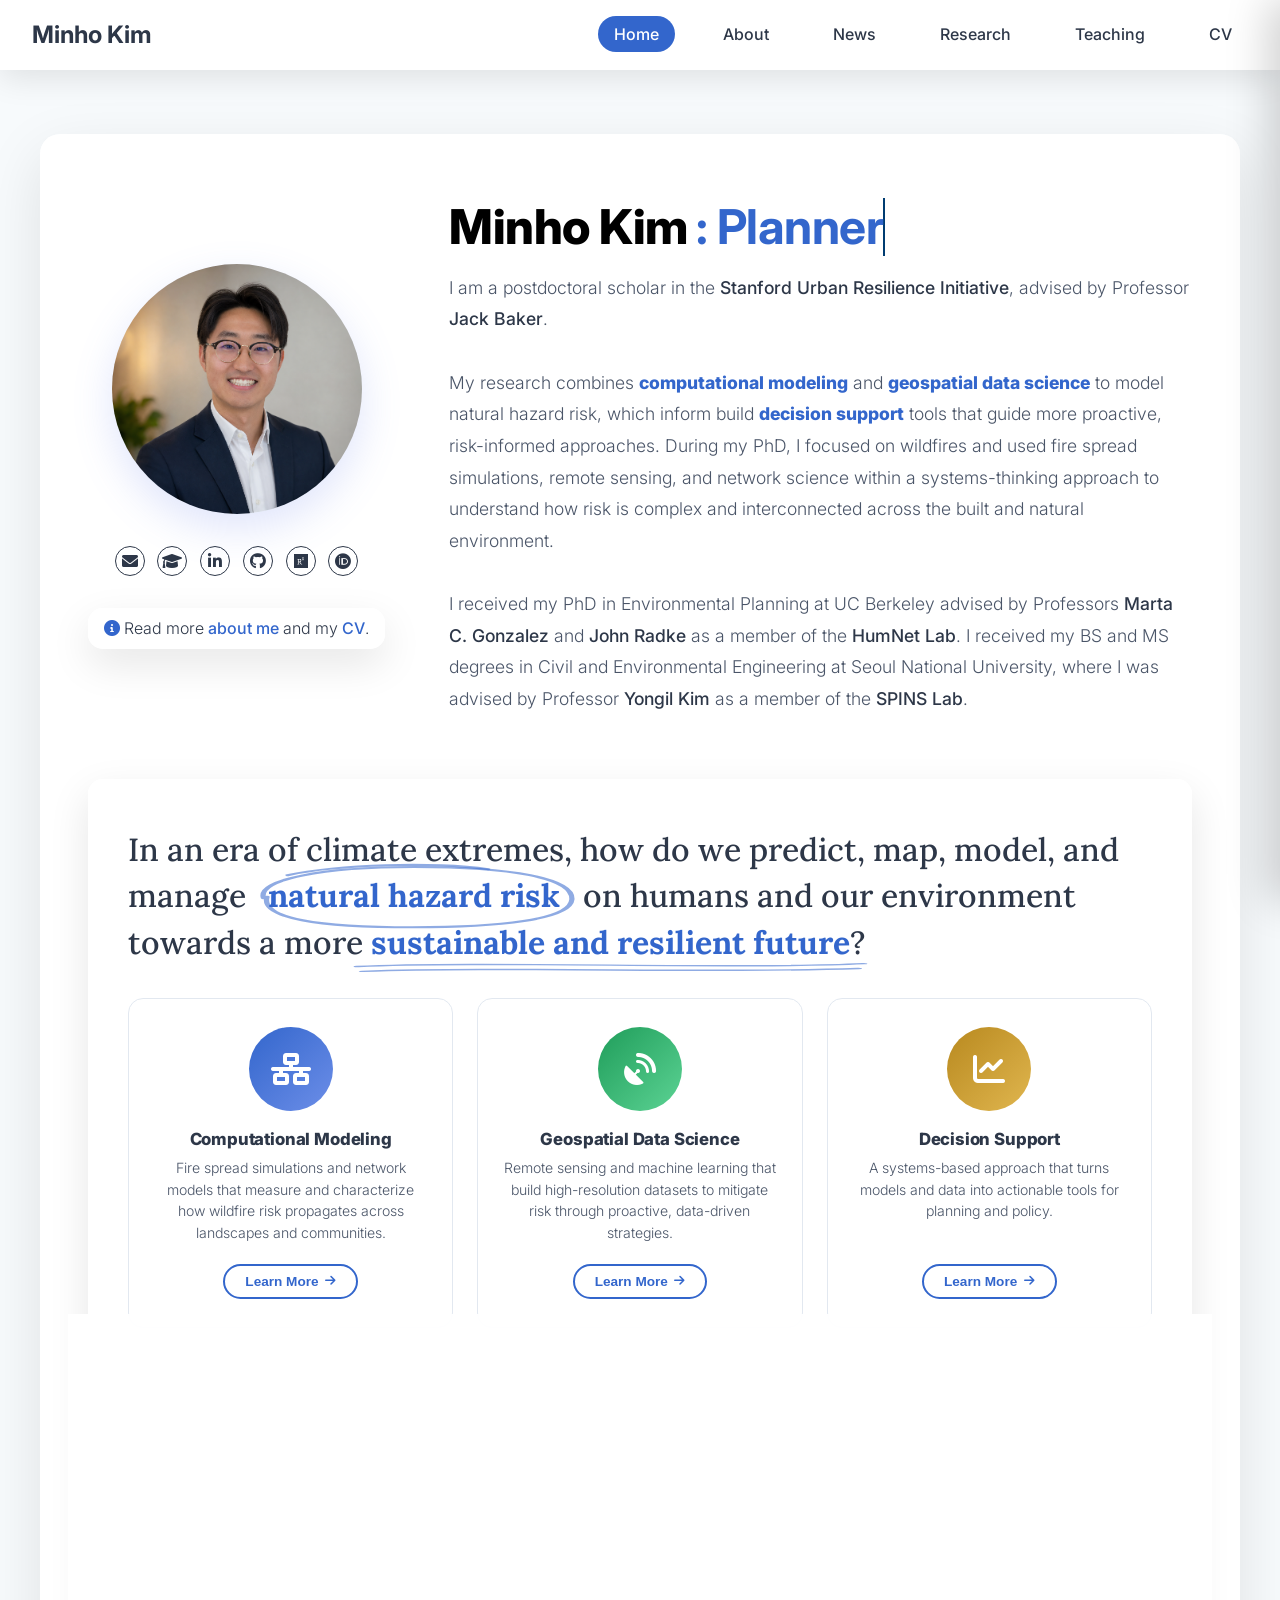
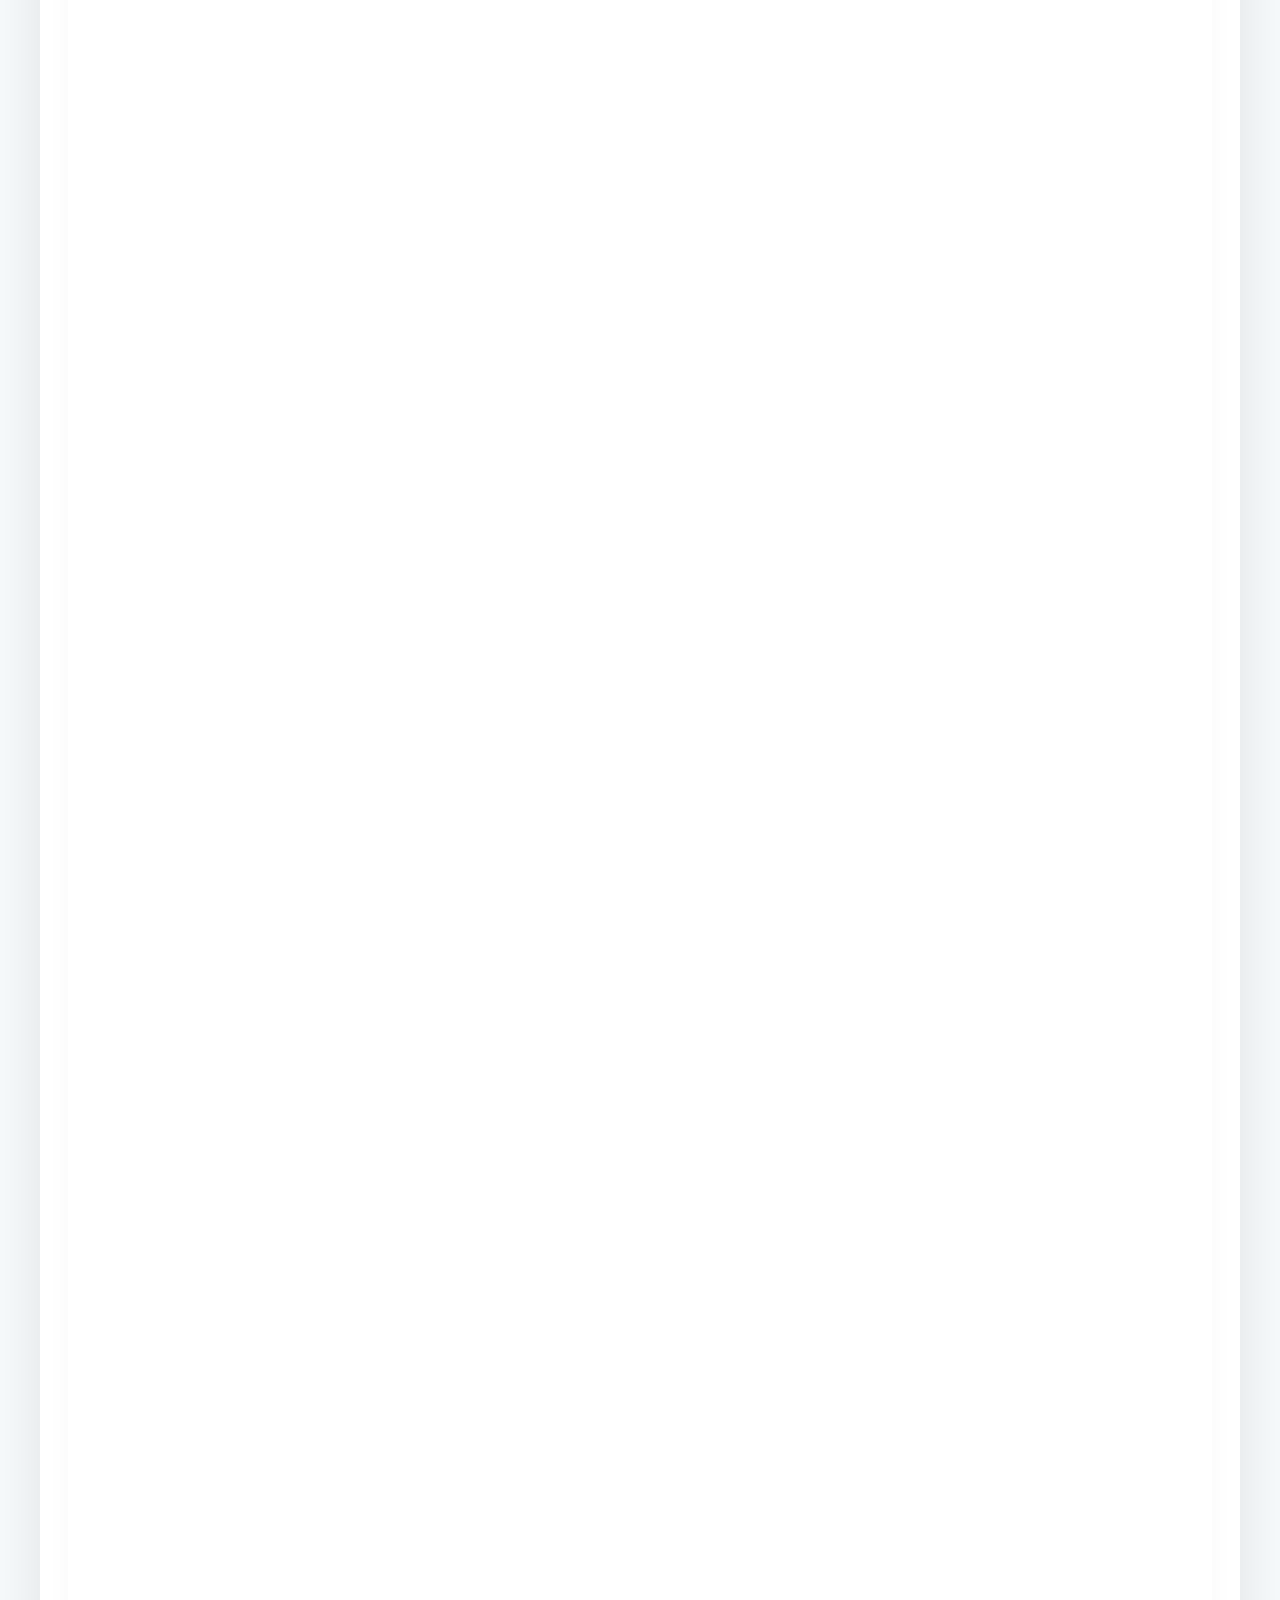
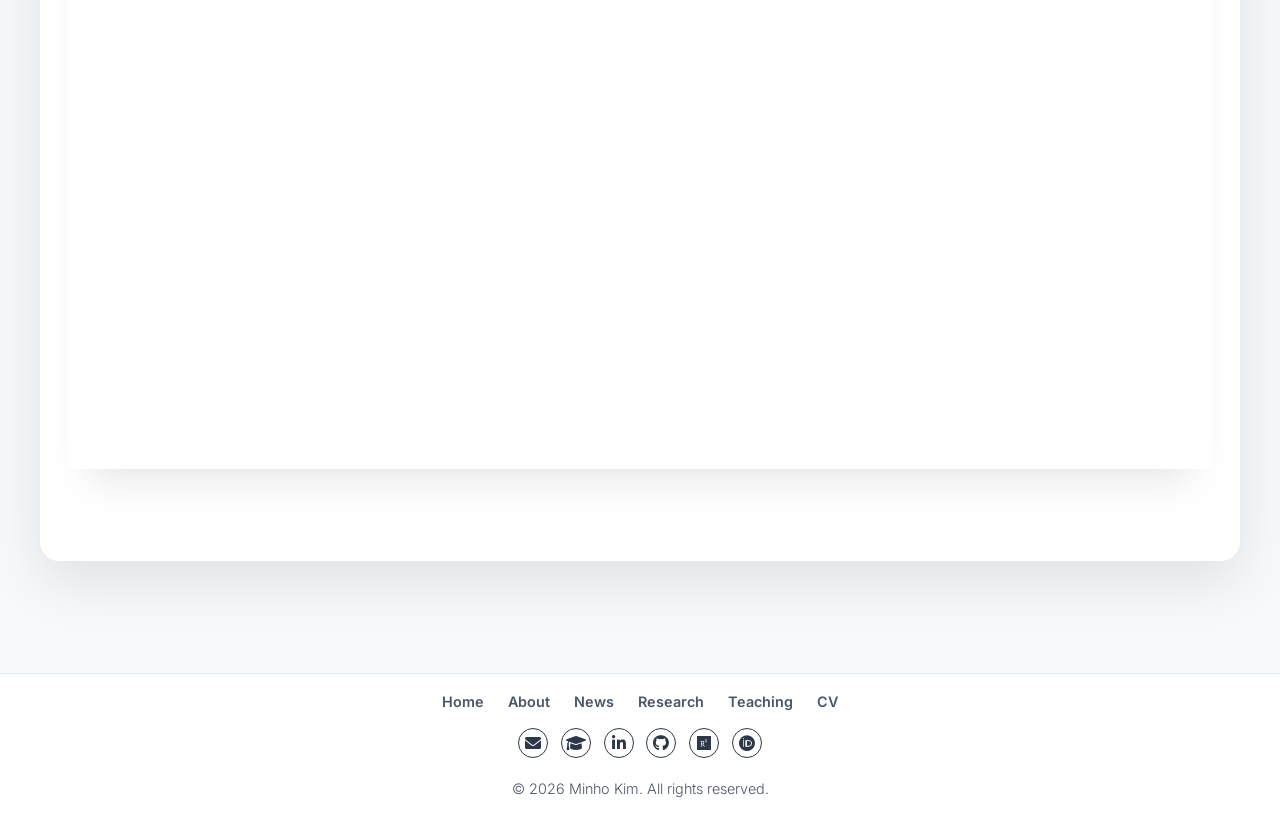
==== commit 68fb0173: "Tune network diagram motion/spacing, polish casual bio, add map wheel-zoom, redesign mobile nav Co-A" ====
--- a/index.html
+++ b/index.html
@@ -35,17 +35,6 @@
     </div>
   </header>
 
-    <!-- Sidebar Menu -->
-    <div class="sidebar-menu" id="sidebar-menu">
-        <ul>
-          <li><a href="index.html" class="nav-link">Home</a></li>
-          <li><a href="about.html" class="nav-link">About</a></li>
-          <li><a href="news.html" class="nav-link">News</a></li>
-          <li><a href="research.html" class="nav-link">Research</a></li>
-          <li><a href="teaching.html" class="nav-link">Teaching</a></li>
-          <li><a href="resources/cv_recent.pdf" class="nav-link">CV</a></li>
-        </ul>
-      </div>
     
 
     <!-- Main Content -->
--- a/styles.css
+++ b/styles.css
@@ -1099,55 +1099,54 @@
     .mobile-menu-toggle {
       display: flex;
     }
-  
+
+    /* A light, full-width dropdown of plain text links — same pill
+       highlight as the desktop nav — rather than a boxed button list or
+       a side drawer. */
     .nav-menu {
       display: none;
       flex-direction: column;
-      background: white;
+      align-items: stretch;
+      gap: 0.35rem;
+      background: var(--bg-glass);
+      backdrop-filter: blur(12px);
       position: fixed;
       top: var(--header-height);
       left: 0;
       right: 0;
-      height: calc(100vh - var(--header-height));
-      padding: 2rem 1rem;
+      max-height: calc(100vh - var(--header-height));
+      padding: 1rem;
       box-shadow: var(--shadow-medium);
       z-index: 999;
       overflow-y: auto;
     }
-  
+
     .nav-menu.active {
       display: flex;
     }
-    
+
     .nav-menu li {
-      margin-bottom: 0.5rem;
-    }
-    
+      margin: 0;
+    }
+
     .nav-link {
       display: block;
-      padding: 1rem 1.5rem;
+      padding: 0.85rem 1.25rem;
       text-align: center;
-      font-size: 0.875rem;
-      vertical-align: middle;
-      margin-right: 0.5rem;
-      font-weight: 600;
+      font-size: 1rem;
+      font-weight: 500;
       color: var(--text-primary);
-      background: var(--bg-light);
-      border: 2px solid var(--border-color);
-      border-radius: 12px;
+      border-radius: 25px;
       transition: var(--transition);
-      text-transform: uppercase;
-      letter-spacing: 0.5px;
-    }
-    
+    }
+
     .nav-link:hover,
     .nav-link.active {
       background: var(--primary-color);
       color: white;
-      border-color: var(--primary-color);
-      transform: scale(1.02);
-    }
-  
+      transform: translateY(-2px);
+    }
+
     .hero {
       padding: 1.5rem 1rem;
     }
@@ -1351,49 +1350,8 @@
     }
   }
 
-  /* ===== SIDEBAR MENU (MOBILE) ===== */
-.sidebar-menu {
-    position: fixed;
-    top: 0;
-    left: -260px;
-    width: 250px;
-    height: 100vh;
-    background: var(--bg-glass);
-    box-shadow: var(--shadow-medium);
-    padding: 2rem 1rem;
-    transition: left 0.3s ease;
-    z-index: 1200;
-    backdrop-filter: blur(12px);
-  }
-  
-  .sidebar-menu ul {
-    list-style: none;
-    display: flex;
-    flex-direction: column;
-    gap: 1.25rem;
-  }
-  
-  .sidebar-menu a {
-    color: var(--text-primary);
-    font-size: 1rem;
-    font-weight: 500;
-    text-decoration: none;
-  }
-  
-  .sidebar-menu a:hover {
-    color: var(--primary-color);
-  }
-  
-  .sidebar-menu.active {
-    left: 0;
-  }
-  
-  /* Hide desktop nav on small screens */
+  
   @media (max-width: 768px) {
-    .desktop-nav {
-      display: none;
-    }
-  
     .mobile-menu-toggle {
       display: flex;
       flex-direction: column;
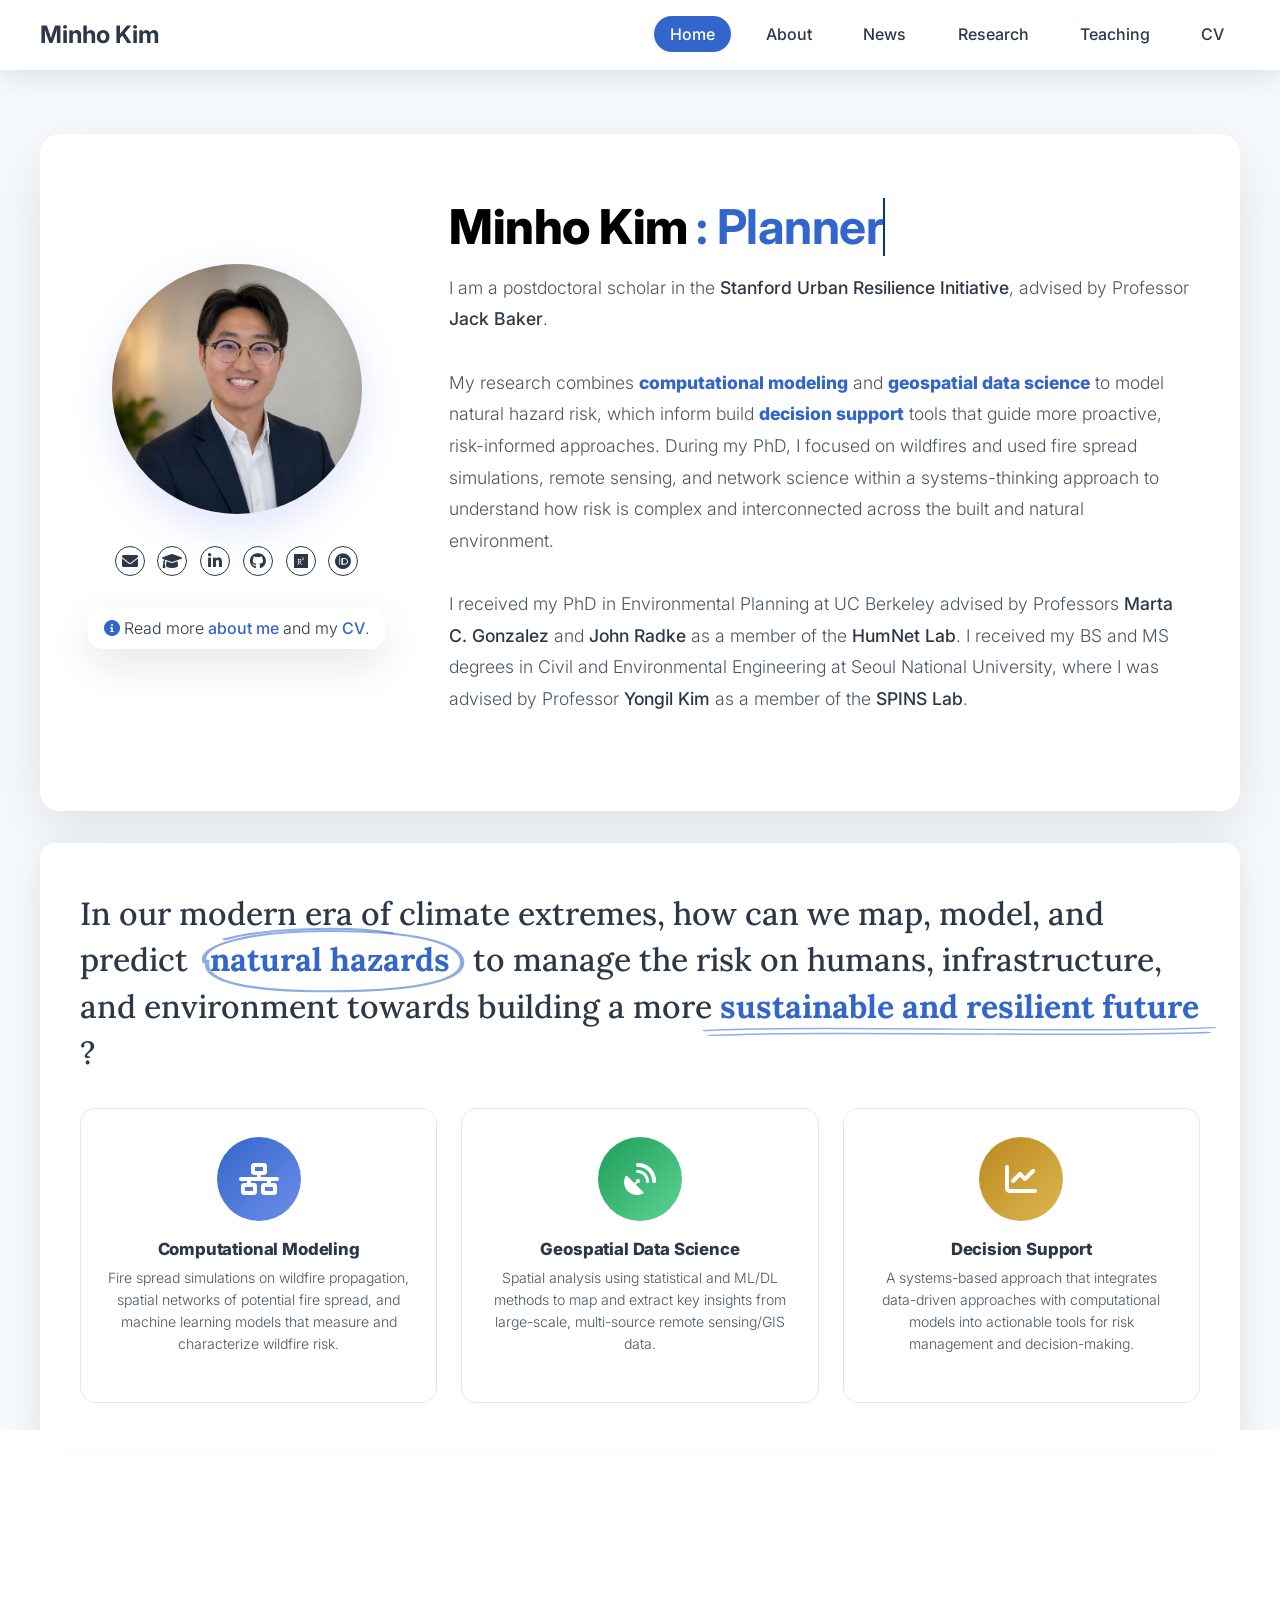
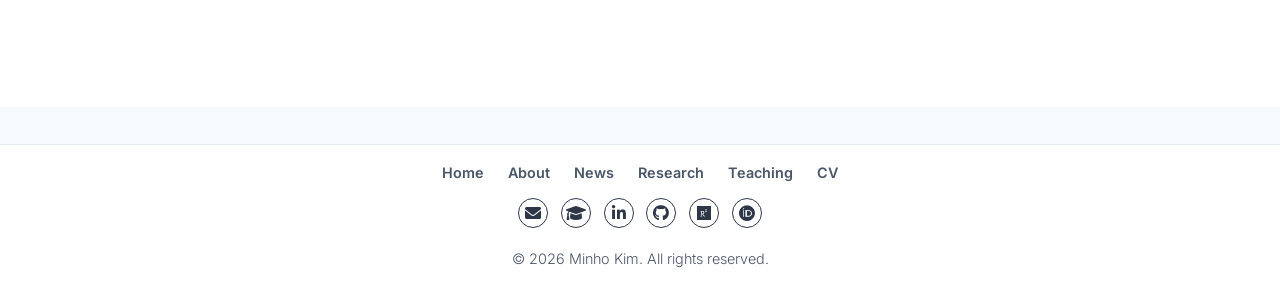
==== commit 115beb47: "Restructure research area pages, add Teaching/News/About polish, and site-wide layout fixes - Rebuil" ====
--- a/index.html
+++ b/index.html
@@ -86,7 +86,7 @@
                             I am a postdoctoral scholar in the <a href="https://urbanresilience.stanford.edu">Stanford Urban Resilience Initiative</a>, advised by Professor <a href="https://scholar.google.com/citations?user=im82jgIAAAAJ&hl=en&oi=ao"> Jack Baker</a>.
                             <br><br>
 
-                            My research combines <span class="lede-hl-modeling">computational modeling</span> and <span class="lede-hl-geospatial">geospatial data science</span> to model natural hazard risk, which inform build <span class="lede-hl-decision">decision support</span> tools that guide more proactive, risk-informed approaches. During my PhD, I focused on wildfires and used fire spread simulations, remote sensing, and network science within a <emph>systems-thinking</emph> approach to understand how risk is complex and interconnected across the built and natural environment.
+                            My research combines <!-- <a href="research-modeling.html" class="lede-hl-modeling"> --><span class="lede-hl-modeling">computational modeling</span><!-- </a> --> and <!-- <a href="research-geospatial.html" class="lede-hl-geospatial"> --><span class="lede-hl-geospatial">geospatial data science</span><!-- </a> --> to model natural hazard risk, which inform build <!-- <a href="research-decision.html" class="lede-hl-decision"> --><span class="lede-hl-decision">decision support</span><!-- </a> --> tools that guide more proactive, risk-informed approaches. During my PhD, I focused on wildfires and used fire spread simulations, remote sensing, and network science within a <emph>systems-thinking</emph> approach to understand how risk is complex and interconnected across the built and natural environment.
                             <!-- Together, these methods inform decision support tools that guide more proactive, risk-informed policies and build resilience in complex socio-ecological systems like the Wildland Urban Interface. -->
 
                             <br><br>
@@ -96,19 +96,20 @@
                     <!-- </div> -->
                 </div>
             </div>
+            </div>
 
             <!-- Three Research Areas -->
             <div class="content-card">
                 <p class="lede-text">
-                    In an era of climate extremes, how do we predict, map, model, and manage
+                    In our modern era of climate extremes, how can we map, model, and predict
                     <span class="annotate" style="--annotate-delay: 0.3s">
-                        <span class="lede-hl">natural hazard risk</span>
+                        <span class="lede-hl">natural hazards</span>
                         <svg class="annotate-mark annotate-mark-circle" viewBox="0 0 200 100" preserveAspectRatio="none" aria-hidden="true">
                             <path d="M14,52 C10,24 48,6 100,6 C155,6 191,22 190,54 C189,84 148,95 99,95 C46,95 12,82 16,50" />
                             <path d="M28,18 C55,2 112,-2 142,9" />
                         </svg>
                     </span>
-                    on humans and our environment towards a more
+                    to manage the risk on humans, infrastructure, and environment towards building a more
                     <span class="annotate" style="--annotate-delay: 0.9s">
                         <span class="lede-hl">sustainable and resilient future</span>
                         <svg class="annotate-mark annotate-mark-underline" viewBox="0 0 200 40" preserveAspectRatio="none" aria-hidden="true">
@@ -124,43 +125,53 @@
                     <div class="home-area-card">
                         <div class="home-area-icon home-area-icon-modeling"><i class="fas fa-network-wired"></i></div>
                         <h3>Computational Modeling</h3>
-                        <p>Fire spread simulations and network models that measure and characterize how wildfire risk propagates across landscapes and communities.</p>
-                        <button class="home-area-btn" onclick="openHomeAreaPanel('modeling')">Learn More <i class="fas fa-arrow-right"></i></button>
+                        <p>Fire spread simulations on wildfire propagation, spatial networks of potential fire spread, and machine learning models that measure and characterize wildfire risk.</p>
+                        <!-- Dedicated page not ready yet -- <a href="research-modeling.html" class="home-area-btn">Learn More <i class="fas fa-arrow-right"></i></a> -->
                     </div>
                     <div class="home-area-card">
                         <div class="home-area-icon home-area-icon-geospatial"><i class="fas fa-satellite-dish"></i></div>
                         <h3>Geospatial Data Science</h3>
-                        <p>Remote sensing and machine learning that build high-resolution datasets to mitigate risk through proactive, data-driven strategies.</p>
-                        <button class="home-area-btn" onclick="openHomeAreaPanel('geospatial')">Learn More <i class="fas fa-arrow-right"></i></button>
+                        <p>Spatial analysis using statistical and ML/DL methods to map and extract key insights from large-scale, multi-source remote sensing/GIS data.</p>
+                        <!-- Dedicated page not ready yet -- <a href="research-geospatial.html" class="home-area-btn">Learn More <i class="fas fa-arrow-right"></i></a> -->
                     </div>
                     <div class="home-area-card">
                         <div class="home-area-icon home-area-icon-decision"><i class="fas fa-chart-line"></i></div>
                         <h3>Decision Support</h3>
-                        <p>A systems-based approach that turns models and data into actionable tools for planning and policy.</p>
-                        <button class="home-area-btn" onclick="openHomeAreaPanel('decision')">Learn More <i class="fas fa-arrow-right"></i></button>
-                    </div>
-                </div>
-
-                <!-- <div class="venn-wrap">
+                        <p>A systems-based approach that integrates data-driven approaches with computational models into actionable tools for risk management and decision-making.</p>
+                        <!-- Dedicated page not ready yet -- <a href="research-decision.html" class="home-area-btn">Learn More <i class="fas fa-arrow-right"></i></a> -->
+                    </div>
+                </div>
+
+                <!--
+                <div class="venn-wrap">
                     <div id="vennDiagram"></div>
                 </div>
                 <p class="venn-caption">These three areas are deeply interconnected &mdash; hover, focus, or click the diagram to see how.</p>
-            </div> -->
+                -->
+            </div>
 
             <!-- Recent News (rendered from data/news.js, most recent 10 items) -->
             <div class="content-card">
                 <h2 class="section-title">Recent News</h2>
 
+                <div class="filter-controls" id="recentNewsFilter"></div>
+
                 <div class="scrollable-news" id="recentNews"></div>
 
-            <div class="see-more-link">
-                <a href="news.html" class="see-more-btn">See All News</a>
-            </div>
-        </div>
-          
+                <div class="see-more-link">
+                    <a href="news.html" class="see-more-btn">See All News</a>
+                </div>
+            </div>
+
             <!-- Highlighted Research (rendered from data/publications.js) -->
             <div class="content-card">
-                <h2 class="section-title">Highlighted Research</h2>
+                <div class="section-title-row">
+                    <h2 class="section-title">Highlighted Research</h2>
+                    <div class="layout-toggle" id="highlightedLayoutToggle">
+                        <button class="layout-toggle-btn active" data-layout="panel" aria-label="Panel view"><i class="fas fa-table-cells-large"></i></button>
+                        <button class="layout-toggle-btn" data-layout="list" aria-label="List view"><i class="fas fa-list"></i></button>
+                    </div>
+                </div>
 
                 <div id="highlightedResearch"></div>
 
@@ -170,22 +181,6 @@
             </div>
         </div>
     </main>
-
-    <!-- Side detail panel (shared by the "Learn More" buttons above) -->
-    <div class="side-panel-overlay" id="sidePanelOverlay"></div>
-    <div class="side-panel" id="sidePanel">
-      <div class="side-panel-header">
-        <div>
-          <span class="side-panel-number" id="panelNumber"></span>
-          <h3 id="panelTitle"></h3>
-        </div>
-        <button class="side-panel-close" id="panelClose" aria-label="Close panel"><i class="fas fa-times"></i></button>
-      </div>
-      <p class="side-panel-desc" id="panelDesc"></p>
-      <div id="panelFigure"></div>
-      <div class="side-panel-label">Selected Works</div>
-      <div id="panelPubs"></div>
-    </div>
 
     <!-- Footer -->
     <footer class="site-footer">
@@ -219,13 +214,12 @@
     <script src="js/publications-render.js"></script>
     <script src="data/news.js"></script>
     <script src="js/news-render.js"></script>
-    <script src="js/research-network.js"></script>
-    <script src="js/home-areas.js"></script>
     <script src="js/venn-diagram.js"></script>
     <script>
       document.addEventListener('DOMContentLoaded', () => {
         renderHighlightedResearch('#highlightedResearch');
-        renderRecentNews('#recentNews', 10);
+        initHighlightedResearchLayoutToggle('#highlightedLayoutToggle', '#highlightedResearch');
+        renderRecentNews('#recentNews', 10, '#recentNewsFilter');
       });
     </script>
     <script src="script.js"></script>
--- a/styles.css
+++ b/styles.css
@@ -84,25 +84,28 @@
     display: flex;
     justify-content: space-between;
     align-items: center;
-    padding: 1rem clamp(1rem, 4vw, 2rem);
+    /* Horizontal padding matches .container's exactly (this element
+       carries both classes) so the logo lines up with the page content
+       below it instead of sitting further out at wide viewports. */
+    padding: 1rem clamp(1rem, 4vw, 2.5rem);
     position: relative;
   }
-  
+
   .logo {
     font-size: clamp(1.25rem, 3vw, 1.5rem);
     font-weight: 700;
     color: var(--text-primary);
     transition: var(--transition);
   }
-  
+
   .logo:hover {
     color: var(--primary-dark);
   }
-  
+
   .nav-menu {
     display: flex;
     list-style: none;
-    gap: clamp(1rem, 3vw, 2rem);
+    gap: clamp(0.5rem, 1.5vw, 1.25rem);
   }
 
   /* Hidden on desktop so it doesn't sit in the flex row as a phantom
@@ -174,6 +177,50 @@
     margin-bottom: 2rem;
     position: relative;
     padding-bottom: 1rem;
+  }
+
+  .section-title-row {
+    display: flex;
+    align-items: center;
+    justify-content: space-between;
+    gap: 1rem;
+    margin-bottom: 2rem;
+  }
+
+  .section-title-row .section-title {
+    margin-bottom: 0;
+  }
+
+  .layout-toggle {
+    display: flex;
+    gap: 0.4rem;
+    flex-shrink: 0;
+  }
+
+  .layout-toggle-btn {
+    width: 34px;
+    height: 34px;
+    border-radius: 8px;
+    border: 1.5px solid var(--border-color);
+    background: white;
+    color: var(--text-muted);
+    font-size: 0.9rem;
+    cursor: pointer;
+    display: flex;
+    align-items: center;
+    justify-content: center;
+    transition: var(--transition);
+  }
+
+  .layout-toggle-btn:hover {
+    border-color: var(--primary-color);
+    color: var(--primary-color);
+  }
+
+  .layout-toggle-btn.active {
+    background: var(--primary-color);
+    color: white;
+    border-color: var(--primary-color);
   }
   
   .section-title::after {
@@ -324,55 +371,230 @@
     max-width: 60ch;
   }
 
+  /* Research page: the lede sits directly above the panel+diagram row
+     rather than a separate paragraph, so it needs a bit less trailing
+     space than other pages' ledes -- but still enough that the circled/
+     underlined annotation strokes (which overhang the text) don't read
+     as touching the panel below. */
+  .lede-text.lede-tight {
+    margin-bottom: 1.25rem;
+  }
+
   /* Three-card graphic showcasing Spatial / Systems / Critical Thinking,
-     replacing a plain bullet list on the Teaching page. */
+     replacing a plain bullet list on the Teaching page -- styled to
+     match the "Highlighted Research Areas" cards on the home page
+     (.home-area-card), minus their "Learn More" button. */
   .thinking-grid {
     display: grid;
     grid-template-columns: repeat(3, 1fr);
-    gap: 1.25rem;
+    gap: 1.5rem;
     margin: 0 0 1.75rem;
   }
 
   .thinking-card {
+    display: flex;
+    flex-direction: column;
+    align-items: center;
     text-align: center;
-    padding: 1.5rem 1.25rem;
+    padding: 1.75rem 1.5rem;
     border: 1px solid var(--border-color);
-    border-radius: 12px;
+    border-radius: var(--border-radius);
+    cursor: pointer;
     transition: var(--transition);
   }
 
   .thinking-card:hover {
     box-shadow: var(--shadow-light);
+    transform: translateY(-4px);
+  }
+
+  .thinking-card.active {
+    border-color: var(--primary-color);
+    background: var(--bg-accent);
+    box-shadow: var(--shadow-light);
+  }
+
+  .thinking-card-cta {
+    display: inline-flex;
+    align-items: center;
+    gap: 0.35rem;
+    margin-top: 0.9rem;
+    font-size: 0.78rem;
+    font-weight: 600;
+    color: var(--primary-color);
+  }
+
+  .thinking-card-cta i {
+    font-size: 0.65rem;
+    transition: transform 0.2s ease;
+  }
+
+  .thinking-card.active .thinking-card-cta i {
+    transform: rotate(90deg);
+  }
+
+  .thinking-card-icon {
+    width: 84px;
+    height: 84px;
+    border-radius: 50%;
+    background: linear-gradient(135deg, #3366cc, #6c8ee8);
+    color: white;
+    display: flex;
+    align-items: center;
+    justify-content: center;
+    font-size: 2rem;
+    margin-bottom: 1.1rem;
+  }
+
+  .thinking-card-title {
+    font-size: 1.05rem;
+    margin-bottom: 0.5rem;
+    color: var(--text-primary);
+  }
+
+  .thinking-card-desc {
+    font-size: 0.88rem;
+    color: var(--text-secondary);
+    line-height: 1.55;
+  }
+
+  @media (max-width: 768px) {
+    .thinking-grid {
+      grid-template-columns: 1fr;
+    }
+  }
+
+  /* Revealed when a thinking-card is clicked -- a concrete classroom
+     example for that mode of thinking, drawn from the teaching statement. */
+  .thinking-demo {
+    background: var(--bg-accent);
+    border-left: 4px solid var(--primary-color);
+    border-radius: 0 var(--border-radius) var(--border-radius) 0;
+    padding: 1.5rem 1.75rem;
+    margin: -0.5rem 0 1.75rem;
+  }
+
+  .thinking-demo-title {
+    font-size: 1rem;
+    color: var(--primary-dark);
+    margin-bottom: 0.6rem;
+  }
+
+  .thinking-demo-text {
+    font-size: 0.92rem;
+    color: var(--text-secondary);
+    line-height: 1.7;
+    margin: 0;
+  }
+
+  /* ===== RESEARCH AREA PAGES: SUBSECTION HEADINGS ===== */
+  .area-subheading {
+    font-size: 1.15rem;
+    color: var(--text-primary);
+    margin: 2rem 0 0.85rem;
+    padding-left: 0.75rem;
+    border-left: 4px solid var(--primary-color);
+  }
+
+  /* ===== INTERACTIVE MODEL ARCHITECTURE DIAGRAM ===== */
+  .arch-flow {
+    display: flex;
+    align-items: center;
+    flex-wrap: wrap;
+    gap: 0.4rem;
+    margin: 1.25rem 0 0.5rem;
+  }
+
+  .arch-stage {
+    display: flex;
+    flex-direction: column;
+    align-items: center;
+    text-align: center;
+    gap: 0.5rem;
+    width: 118px;
+    padding: 0.9rem 0.5rem;
+    border: 1px solid var(--border-color);
+    border-radius: var(--border-radius);
+    cursor: pointer;
+    transition: var(--transition);
+  }
+
+  .arch-stage:hover {
+    box-shadow: var(--shadow-light);
     transform: translateY(-3px);
   }
 
-  .thinking-card-icon {
-    width: 56px;
-    height: 56px;
+  .arch-stage.active {
+    border-color: var(--primary-color);
+    background: var(--bg-accent);
+    box-shadow: var(--shadow-light);
+  }
+
+  .arch-stage-icon {
+    width: 42px;
+    height: 42px;
     border-radius: 50%;
     background: var(--gradient-primary);
     color: white;
     display: flex;
     align-items: center;
     justify-content: center;
-    font-size: 1.4rem;
-    margin: 0 auto 1rem;
-  }
-
-  .thinking-card-title {
-    font-size: 1rem;
-    margin-bottom: 0.4rem;
-  }
-
-  .thinking-card-desc {
+    font-size: 1.05rem;
+  }
+
+  .arch-stage-label {
+    font-size: 0.78rem;
+    font-weight: 600;
+    color: var(--text-secondary);
+    line-height: 1.3;
+  }
+
+  .arch-stage.active .arch-stage-label {
+    color: var(--primary-dark);
+  }
+
+  .arch-arrow {
+    color: var(--text-muted);
     font-size: 0.85rem;
+    flex-shrink: 0;
+  }
+
+  .arch-demo {
+    background: var(--bg-accent);
+    border-left: 4px solid var(--primary-color);
+    border-radius: 0 var(--border-radius) var(--border-radius) 0;
+    padding: 1.25rem 1.5rem;
+    margin: 0.5rem 0 1.75rem;
+  }
+
+  .arch-demo-title {
+    font-size: 0.98rem;
+    color: var(--primary-dark);
+    margin-bottom: 0.5rem;
+  }
+
+  .arch-demo-text {
+    font-size: 0.9rem;
     color: var(--text-secondary);
-    line-height: 1.55;
-  }
-
-  @media (max-width: 768px) {
-    .thinking-grid {
-      grid-template-columns: 1fr;
+    line-height: 1.7;
+    margin: 0;
+  }
+
+  @media (max-width: 640px) {
+    .arch-flow {
+      flex-direction: column;
+    }
+
+    .arch-stage {
+      width: 100%;
+      flex-direction: row;
+      justify-content: flex-start;
+      text-align: left;
+    }
+
+    .arch-arrow {
+      transform: rotate(90deg);
+      align-self: center;
     }
   }
 
@@ -434,18 +656,30 @@
   }
   
   /* ===== FILTER BUTTONS ===== */
+  .filter-controls {
+    margin-bottom: 1.5rem;
+    padding-bottom: 1.25rem;
+    border-bottom: 1px solid var(--border-color);
+  }
+
   .filter-row {
     display: flex;
-    align-items: flex-start;
-    /* gap: 0 rem; */
+    align-items: center;
+    gap: 0.75rem;
     flex-wrap: wrap;
-    margin-bottom: 0.5rem;
-  }
-  
+    margin-bottom: 0.6rem;
+  }
+
+  .filter-row:last-child {
+    margin-bottom: 0;
+  }
+
+  /* Wide enough for the longest label ("Filter by Category:") so every
+     filter row's buttons start at the same x position. */
   .filter-row strong {
     font-size: 1rem;
     color: var(--text-primary);
-    min-width: 130px;
+    min-width: 155px;
     flex-shrink: 0;
   }
   
@@ -456,7 +690,7 @@
     flex: 1;
   }
   
-  .year-btn, .type-btn, .tag-btn {
+  .year-btn, .type-btn, .tag-btn, .cat-btn {
     display: inline-flex;
     align-items: center;
     justify-content: center;
@@ -472,19 +706,107 @@
     min-width: 50px;
     text-align: center;
   }
-  
+
   .year-btn:hover,
   .type-btn:hover,
   .tag-btn:hover,
+  .cat-btn:hover,
   .year-btn.active,
   .type-btn.active,
-  .tag-btn.active {
+  .tag-btn.active,
+  .cat-btn.active {
     background: var(--primary-color);
     color: white;
     border-color: var(--primary-color);
     transform: translateY(-1px);
   }
-  
+
+  /* Slider-styled timeline for the Publications year filter: a thick,
+     rounded rail with one handle-like tick per year, plus a separate
+     "All" pill to reset. Ticks reuse .year-btn for click wiring (see
+     initPublicationFilter), but reset its pill styling entirely so
+     they read as slider handles rather than buttons. */
+  .year-slider-wrap {
+    display: flex;
+    align-items: flex-start;
+    gap: 1rem;
+    flex: 1;
+  }
+
+  .year-all-btn {
+    flex-shrink: 0;
+  }
+
+  .year-timeline {
+    position: relative;
+    display: flex;
+    justify-content: space-between;
+    flex: 1;
+    padding-top: 9px;
+  }
+
+  .year-timeline-track {
+    position: absolute;
+    top: 15px;
+    left: 7px;
+    right: 7px;
+    height: 5px;
+    background: var(--border-color);
+    border-radius: 3px;
+    z-index: 0;
+  }
+
+  .year-tick {
+    position: relative;
+    z-index: 1;
+    display: flex;
+    flex-direction: column;
+    align-items: center;
+    gap: 0.45rem;
+    padding: 0;
+    min-width: auto;
+    background: none;
+    border: none;
+    border-radius: 0;
+  }
+
+  .year-tick,
+  .year-tick:hover,
+  .year-tick.active {
+    background: none;
+    transform: none;
+  }
+
+  .year-tick-dot {
+    width: 14px;
+    height: 14px;
+    border-radius: 50%;
+    background: white;
+    border: 3px solid var(--border-color);
+    box-shadow: 0 1px 3px rgba(0, 0, 0, 0.15);
+    transition: var(--transition);
+  }
+
+  .year-tick-label {
+    font-size: 0.7rem;
+    font-weight: 600;
+    color: var(--text-muted);
+    transition: var(--transition);
+  }
+
+  .year-tick:hover .year-tick-dot,
+  .year-tick.active .year-tick-dot {
+    background: var(--primary-color);
+    border-color: var(--primary-color);
+    transform: scale(1.35);
+    box-shadow: 0 2px 6px rgba(51, 102, 204, 0.4);
+  }
+
+  .year-tick:hover .year-tick-label,
+  .year-tick.active .year-tick-label {
+    color: var(--primary-color);
+  }
+
   /* ===== RESEARCH HIGHLIGHTS ===== */
   .research-highlight {
     display: grid;
@@ -512,20 +834,91 @@
     border: 1px solid var(--border-color);
     max-height: 200px; /* Optional: restrict height if too tall */
   }
-  
-  
+
+  /* "Panel" layout for Highlighted Research (the default) -- a grid of
+     self-contained project panels, each with a framed image, a type
+     badge, a title, and a short blurb, in place of the compact
+     thumbnail-and-text list. */
+  .research-highlight-grid {
+    display: grid;
+    grid-template-columns: repeat(auto-fill, minmax(280px, 1fr));
+    gap: 1.5rem;
+  }
+
+  .research-highlight-card {
+    display: flex;
+    flex-direction: column;
+    background: white;
+    border: 1px solid var(--border-color);
+    border-radius: 12px;
+    overflow: hidden;
+    box-shadow: var(--shadow-light);
+    transition: var(--transition);
+  }
+
+  .research-highlight-card:hover {
+    transform: translateY(-4px);
+    box-shadow: var(--shadow-medium);
+  }
+
+  /* Images are framed rather than cropped -- object-fit: contain on a
+     fixed-height, padded backdrop, so a wide diagram or a near-square
+     figure both sit fully visible instead of being zoomed/cropped by
+     object-fit: cover (which badly over-crops the wider figures). */
+  .research-highlight-card-media {
+    width: 100%;
+    height: 170px;
+    background: var(--bg-accent);
+    display: flex;
+    align-items: center;
+    justify-content: center;
+  }
+
+  .research-highlight-card-media img {
+    width: 100%;
+    height: 100%;
+    object-fit: contain;
+    padding: 0.85rem;
+    box-sizing: border-box;
+  }
+
+  .research-highlight-card .research-content {
+    display: flex;
+    flex-direction: column;
+    flex: 1;
+    padding: 1.25rem;
+  }
+
+  .research-highlight-card .research-content h3 {
+    font-size: 1.05rem;
+    margin: 0 0 0.5rem;
+  }
+
+  .research-highlight-card .research-content p {
+    font-size: 0.88rem;
+    margin: 0 0 0.9rem;
+    flex: 1;
+  }
+
+  .research-card-links {
+    display: flex;
+    flex-wrap: wrap;
+    gap: 0.5rem;
+    margin-top: auto;
+  }
+
   .research-content h3 {
     margin: 0 0 12px 0;
     font-size: 1.4rem;
     color: var(--text-primary);
   }
-  
+
   .research-content p {
     margin: 0 0 16px 0;
     line-height: 1.6;
     color: var(--text-secondary);
   }
-  
+
   /* ===== RESEARCH TAGS ===== */
   .research-tags {
     display: flex;
@@ -548,7 +941,7 @@
   .research-tag.ml, .field-tag.ml { background: #599bff; }
   .research-tag.urban, .field-tag.urban { background: #f1a2e2; }
   .research-tag.nathaz, .field-tag.nathaz { background: #ffa94d; }
-  .research-tag.geospatial, .field-tag.geospatial { background: #bdfff8; color: #333; }
+  .research-tag.geospatial, .field-tag.geospatial { background: #c026d3; }
   .research-tag.rs, .field-tag.rs { background: #217c39; }
   .research-tag.paper, .field-tag.paper,
   .research-tag.cpaper, .field-tag.cpaper,
@@ -684,43 +1077,84 @@
   }
   
   .news-item {
-    border-left: 4px solid var(--primary-color);
-    padding: 0.25rem 1rem;
-    margin-bottom: 1rem;
-    background: var(--gradient-bg);
-    border-radius: 0 8px 8px 0;
+    display: flex;
+    align-items: flex-start;
+    gap: 1.25rem;
+    padding: 0.6rem 1rem;
+    margin-bottom: 0.4rem;
+    background: white;
+    border-radius: 8px;
     transition: var(--transition);
   }
-  
+
   .news-item:hover {
     transform: translateX(5px);
   }
-  
+
+  /* Fixed-width date column (equal across every entry), left-aligned. */
+  .news-meta {
+    flex: 0 0 auto;
+    width: 7.25rem;
+    display: flex;
+    flex-direction: column;
+    align-items: flex-start;
+    gap: 0.3rem;
+  }
+
   .news-date {
     color: var(--primary-color);
-    font-size: 1rem;
+    font-size: 0.95rem;
     font-weight: 700;
     text-transform: uppercase;
     letter-spacing: 0.5px;
-  }
-  
+    text-align: left;
+  }
+
+  .news-body {
+    flex: 1;
+    min-width: 0;
+    text-align: left;
+  }
+
   .news-title {
     color: var(--text-primary);
     font-weight: 500;
-    margin: 0.5rem 0;
-  }
-  
+    margin: 0;
+  }
+
+  .news-title-badge {
+    display: inline-block;
+    background: #1a1a1a;
+    color: white;
+    font-size: 0.8em;
+    line-height: 1;
+    font-weight: 700;
+    letter-spacing: 0.02em;
+    padding: 0.3em 0.55em;
+    border-radius: 6px;
+    margin-right: 0.55rem;
+    vertical-align: middle;
+    white-space: nowrap;
+  }
+
+  .news-links {
+    display: flex;
+    justify-content: flex-start;
+    flex-wrap: wrap;
+    gap: 0.5rem;
+    margin-top: 0.6rem;
+  }
+
   .news-btn {
     font-size: 0.85em;
-    margin-right: 8px;
-    color: var(--text-primary);
-    border: 1px solid var(--text-primary);
+    color: var(--primary-color);
+    border: 1px solid var(--primary-color);
     padding: 4px 8px;
     border-radius: 4px;
     display: inline-block;
     transition: var(--transition);
   }
-  
+
   .news-btn:hover {
     background: var(--primary-color);
     color: white;
@@ -745,8 +1179,9 @@
     font-size: 1rem;
     color: var(--text-primary);
     display: flex;
-    justify-content: space-between;
+    justify-content: flex-start;
     align-items: center;
+    gap: 0.6rem;
     transition: var(--transition);
   }
 
@@ -807,6 +1242,65 @@
     margin-top: 0.2rem;
   }
 
+  .mentee-list {
+    display: flex;
+    flex-direction: column;
+  }
+
+  .mentee-row {
+    display: flex;
+    justify-content: space-between;
+    align-items: baseline;
+    gap: 1.5rem;
+    padding: 0.65rem 0;
+    border-bottom: 1px solid var(--border-color);
+  }
+
+  .mentee-row:last-child {
+    border-bottom: none;
+  }
+
+  .mentee-left {
+    min-width: 0;
+    overflow: hidden;
+    text-overflow: ellipsis;
+    white-space: nowrap;
+  }
+
+  .mentee-left strong {
+    color: var(--text-primary);
+  }
+
+  .mentee-detail {
+    color: var(--text-muted);
+    font-size: 0.92rem;
+    margin-left: 0.5em;
+  }
+
+  .mentee-dates {
+    flex-shrink: 0;
+    color: var(--text-muted);
+    font-size: 0.9rem;
+    white-space: nowrap;
+    text-align: right;
+  }
+
+  @media (max-width: 640px) {
+    .mentee-row {
+      flex-direction: column;
+      align-items: flex-start;
+      gap: 0.15rem;
+    }
+
+    .mentee-left {
+      white-space: normal;
+    }
+
+    .mentee-dates {
+      text-align: left;
+    }
+  }
+
   /* ===== TIMELINE STYLES ===== */
 .timeline-item {
     background: linear-gradient(135deg, #f7fafc, #edf2f7);
@@ -854,50 +1348,54 @@
     padding-left: 1.25rem;
 }
 
-/* Year sits inline as its own small flex column rather than absolutely
-   positioned in the outer margin — that relied on nothing ever clipping
-   it, which broke once timeline entries moved inside a collapsible
-   .dropdown-content (overflow: hidden, for the open/close animation). */
+/* Each entry is a column: the year/role/course row, plus an optional
+   note or evaluation panel indented to align under the row's text
+   (not the year). Kept as its own block (rather than a flex row) so
+   the eval panel below can span that same indent at full width. */
 .vt-item {
     position: relative;
-    display: flex;
-    align-items: baseline;
-    gap: 0.65rem;
-    margin-bottom: 0.9rem;
+    margin-bottom: 0.35rem;
     cursor: default;
     border-radius: 8px;
-    padding: 0.35rem 0.5rem;
+    padding: 0.3rem 0.5rem;
     margin-left: -0.5rem;
     transition: background 0.2s ease;
 }
 
+/* Fixed-width year / text columns so dates line up vertically from one
+   entry to the next, and each entry reads as a single line. */
+.vt-row {
+    display: grid;
+    grid-template-columns: 5.4rem 1fr;
+    align-items: center;
+    gap: 0.65rem;
+}
+
 .vt-year {
-    flex: 0 0 auto;
-    width: 4.2rem;
     text-align: right;
     font-size: 0.7rem;
     font-weight: 700;
     letter-spacing: 0.01em;
     color: var(--text-muted);
-}
-
-.vt-content {
-    flex: 1;
-    min-width: 0;
+    white-space: nowrap;
+    transition: color 0.2s ease;
 }
 
 /* One line per entry: role + course together, rather than stacked title/subtitle. */
 .vt-line {
     font-size: 1rem;
     color: #2d3748;
-    margin-bottom: 0.2rem;
+    white-space: nowrap;
+    overflow: hidden;
+    text-overflow: ellipsis;
 }
 
 .vt-line strong {
     font-weight: 600;
 }
 
-.vt-content p {
+.vt-note {
+    margin: 0.2rem 0 0 6.05rem;
     font-size: 0.9rem;
     color: #718096;
     line-height: 1.6;
@@ -905,6 +1403,148 @@
 
 .vt-item:hover {
     background: var(--bg-accent);
+}
+
+/* Entries with a published course evaluation are marked with a
+   highlighted date and underlined role, in place of a separate icon --
+   the whole row is the click target that reveals the scores below. */
+.vt-row-eval {
+    cursor: pointer;
+}
+
+.vt-year-eval {
+    color: var(--primary-color);
+}
+
+.vt-role-eval {
+    text-decoration: underline;
+    text-decoration-color: var(--primary-color);
+    text-decoration-thickness: 2px;
+    text-underline-offset: 3px;
+}
+
+.vt-row-eval:hover .vt-year-eval,
+.vt-row-eval.active .vt-year-eval {
+    color: var(--primary-dark);
+}
+
+/* "You vs. department average" evaluation bars, shown on timeline entries
+   that have an actual course evaluation report on file, indented to
+   align under the row's text column. Criteria sit side by side
+   (wrapping on narrow screens) rather than stacked. */
+.vt-eval {
+    max-width: 620px;
+    margin: 0.5rem 0 0 6.05rem;
+    padding: 0.6rem 0.75rem;
+    background: var(--bg-accent);
+    border-radius: 8px;
+    border: 1px solid var(--border-color);
+}
+
+.vt-eval-n {
+    font-size: 0.68rem;
+    font-weight: 600;
+    letter-spacing: 0.02em;
+    text-transform: uppercase;
+    color: var(--text-muted);
+    margin-bottom: 0.6rem;
+}
+
+.vt-eval-criteria-row {
+    display: flex;
+    flex-wrap: wrap;
+    gap: 1rem;
+}
+
+.vt-eval-criterion {
+    flex: 1 1 170px;
+    min-width: 170px;
+}
+
+/* A soft, translucent divider between side-by-side criteria -- clearer
+   separation than the gap alone, without a harsh solid rule. */
+.vt-eval-criterion:not(:first-child) {
+    border-left: 1px solid rgba(51, 102, 204, 0.2);
+    padding-left: 1rem;
+}
+
+@media (max-width: 600px) {
+    .vt-eval-criterion:not(:first-child) {
+        border-left: none;
+        padding-left: 0;
+        border-top: 1px solid rgba(51, 102, 204, 0.2);
+        padding-top: 0.6rem;
+    }
+}
+
+.vt-eval-criterion-label {
+    font-size: 0.72rem;
+    font-weight: 700;
+    color: var(--primary-color);
+    margin-bottom: 0.3rem;
+}
+
+.vt-eval-bar-row {
+    display: flex;
+    align-items: center;
+    gap: 0.4rem;
+    margin-bottom: 0.2rem;
+}
+
+.vt-eval-bar-row:last-child {
+    margin-bottom: 0;
+}
+
+.vt-eval-bar-label {
+    flex: 0 0 auto;
+    width: 3.4rem;
+    font-size: 0.66rem;
+    color: var(--text-muted);
+}
+
+.vt-eval-bar-track {
+    flex: 1;
+    height: 6px;
+    background: rgba(0, 0, 0, 0.06);
+    border-radius: 3px;
+    overflow: hidden;
+}
+
+.vt-eval-bar-fill {
+    height: 100%;
+    border-radius: 3px;
+}
+
+.vt-eval-bar-you {
+    background: var(--gradient-primary);
+}
+
+.vt-eval-bar-dept {
+    background: #a0aec0;
+}
+
+.vt-eval-bar-value {
+    flex: 0 0 auto;
+    width: 2.1rem;
+    text-align: right;
+    font-size: 0.68rem;
+    font-weight: 700;
+    color: var(--text-primary);
+}
+
+@media (max-width: 768px) {
+    .vt-row {
+        grid-template-columns: 4.5rem 1fr;
+    }
+
+    .vt-line {
+        white-space: normal;
+    }
+
+    .vt-note,
+    .vt-eval {
+        margin-left: 0;
+    }
 }
 
 .timeline-institution {
@@ -935,7 +1575,7 @@
     font-weight: 700;
     letter-spacing: 0.05em;
     text-transform: uppercase;
-    color: var(--text-muted);
+    color: var(--text-primary);
     gap: 0.4rem;
     border-radius: 0;
     box-shadow: none;
@@ -987,9 +1627,11 @@
 
 .field-icon-item-icon {
     flex-shrink: 0;
+    box-sizing: border-box;
     width: 34px;
     height: 34px;
     border-radius: 50%;
+    border: 2px solid rgba(0, 0, 0, 0.15);
     background: var(--gradient-primary);
     color: white;
     display: flex;
@@ -1000,8 +1642,10 @@
 }
 
 .field-icon-item-title {
+    max-width: 110px;
     font-size: 0.85rem;
     font-weight: 600;
+    line-height: 1.3;
     color: var(--text-secondary);
     transition: var(--transition);
 }
@@ -1017,6 +1661,16 @@
 
 .field-icon-item.active .field-icon-item-title {
     color: var(--primary-dark);
+}
+
+/* Fields not (yet) taught in an actual course -- greyed out rather than
+   in their usual gradient color, permanently (not just at rest). */
+.field-icon-item.not-taught .field-icon-item-icon {
+    background: #b9bcc4;
+}
+
+.field-icon-item.not-taught .field-icon-item-title {
+    color: var(--text-muted);
 }
 
 @media (max-width: 768px) {
@@ -1033,6 +1687,117 @@
 
     .field-icon-item-title {
         display: none;
+    }
+}
+
+/* ===== TEACHING PAGE: FEEDBACK & STORIES ===== */
+.feedback-subheading {
+    font-size: 0.78rem;
+    font-weight: 700;
+    letter-spacing: 0.05em;
+    text-transform: uppercase;
+    color: var(--text-muted);
+    margin: 0 0 1rem;
+}
+
+.feedback-quote-grid {
+    display: grid;
+    grid-template-columns: repeat(3, 1fr);
+    gap: 1.25rem;
+    margin: 0 0 2.25rem;
+}
+
+.feedback-quote {
+    background: var(--bg-glass);
+    border-left: 3px solid var(--primary-color);
+    border-radius: 10px;
+    padding: 1.1rem 1.25rem;
+    box-shadow: var(--shadow-light);
+    margin: 0;
+}
+
+.feedback-quote p {
+    font-size: 0.92rem;
+    line-height: 1.6;
+    color: var(--text-secondary);
+    font-style: italic;
+    margin: 0 0 0.6rem;
+}
+
+.feedback-quote cite {
+    display: block;
+    font-size: 0.72rem;
+    font-weight: 700;
+    letter-spacing: 0.03em;
+    text-transform: uppercase;
+    color: var(--text-muted);
+    font-style: normal;
+}
+
+.feedback-story-list {
+    list-style: none;
+    display: flex;
+    flex-direction: column;
+    gap: 1.5rem;
+    margin: 0 0 2rem;
+    padding: 0;
+}
+
+.feedback-story {
+    display: flex;
+    gap: 1.75rem;
+    align-items: flex-start;
+    background: var(--bg-accent);
+    border-radius: var(--border-radius);
+    padding: 1.5rem;
+    box-shadow: var(--shadow-light);
+}
+
+.feedback-story-media {
+    flex: 0 0 auto;
+    width: 260px;
+}
+
+.feedback-story-media img {
+    display: block;
+    width: 100%;
+    border-radius: 10px;
+    box-shadow: var(--shadow-medium);
+}
+
+.feedback-story-text {
+    flex: 1;
+    min-width: 0;
+}
+
+.feedback-story-text h4 {
+    margin: 0 0 0.6rem;
+    font-size: 1.05rem;
+    color: var(--text-primary);
+}
+
+.feedback-story-text p {
+    font-size: 0.92rem;
+    line-height: 1.7;
+    color: var(--text-secondary);
+    margin: 0 0 0.5rem;
+}
+
+.feedback-story-text p:last-child {
+    margin-bottom: 0;
+}
+
+@media (max-width: 768px) {
+    .feedback-quote-grid {
+        grid-template-columns: 1fr;
+    }
+
+    .feedback-story {
+        flex-direction: column;
+    }
+
+    .feedback-story-media {
+        width: 100%;
     }
 }
 
@@ -1056,7 +1821,38 @@
     color: white;
     transform: translateY(-2px);
   }
-  
+
+  /* About page: links out to other profiles of mine (Stanford, SURI, etc.) */
+  .profile-links {
+    display: flex;
+    flex-wrap: wrap;
+    gap: 0.75rem;
+    margin-top: 1.5rem;
+  }
+
+  .profile-link-btn {
+    display: inline-flex;
+    align-items: center;
+    gap: 0.5rem;
+    color: var(--primary-color);
+    font-weight: 600;
+    font-size: 0.85rem;
+    padding: 0.55rem 1.1rem;
+    border: 2px solid var(--primary-color);
+    border-radius: 25px;
+    transition: var(--transition);
+  }
+
+  .profile-link-btn:hover {
+    background: var(--primary-color);
+    color: white;
+    transform: translateY(-2px);
+  }
+
+  .profile-link-btn i {
+    font-size: 0.7rem;
+  }
+
   /* ===== ANIMATIONS ===== */
   /* ===== RESPONSIVE BREAKPOINTS ===== */
   
@@ -1210,13 +2006,24 @@
     }
   
     .news-item {
+      flex-direction: column;
       padding: 1rem;
     }
-  
+
+    .news-meta {
+      flex-direction: row;
+      width: auto;
+      gap: 0.6rem;
+    }
+
+    .news-links {
+      justify-content: flex-start;
+    }
+
     .news-title {
       font-size: 0.9rem;
     }
-  
+
     .news-date {
       font-size: 0.85rem;
     }
@@ -1330,10 +2137,21 @@
     .filter-btns {
       gap: 0.25rem;
     }
-    
+
     .year-btn, .type-btn, .tag-btn {
       padding: 0.35rem 0.7rem;
       font-size: 0.7rem;
+    }
+
+    .year-timeline {
+      overflow-x: auto;
+      gap: 1.25rem;
+      padding-bottom: 0.4rem;
+    }
+
+    .year-tick {
+      flex: 0 0 auto;
+      padding: 0 0.35rem;
     }
   
     .research-content h3 {
@@ -1436,11 +2254,142 @@
     display: grid;
     grid-template-columns: minmax(260px, 380px) 1fr;
     gap: 2.5rem;
-    align-items: center;
+    align-items: stretch;
   }
 
   .research-body-text .hero-description:last-child {
     margin-bottom: 0;
+  }
+
+  .research-panel {
+    background: var(--bg-glass);
+    backdrop-filter: blur(10px);
+    border-radius: var(--border-radius);
+    box-shadow: var(--shadow-medium);
+    padding: 1.5rem 1.75rem;
+    /* Fixed so the panel is the same size on every slide, regardless of
+       whether the diagram or one of the (smaller) figures is showing. */
+    height: 680px;
+    overflow-y: auto;
+    display: flex;
+    flex-direction: column;
+  }
+
+  .research-slide-lede {
+    font-weight: 700;
+    font-size: 1.05rem;
+    color: var(--text-primary);
+    margin: 0 0 0.75rem;
+  }
+
+  /* Supporting body text under the lede for the sets.png and
+     complex_adaptive_system.png slides -- smaller than the site's
+     default .hero-description size since this panel sits alongside a
+     figure rather than carrying the page's main copy. */
+  #researchSlideDesc p.hero-description {
+    font-size: 0.85rem;
+  }
+
+  .area-list-compact {
+    margin: 1.25rem 0 0;
+    gap: 0.6rem;
+  }
+
+  .area-list-compact .area-list-card {
+    padding: 0.85rem 1rem;
+  }
+
+  .area-list-compact .area-list-header h3 {
+    font-size: 0.95rem;
+  }
+
+  .area-list-compact .area-number {
+    font-size: 0.7rem;
+  }
+
+  .area-list-compact .tag-pill {
+    font-size: 0.62rem;
+    padding: 0.18rem 0.55rem;
+  }
+
+  .area-list-card p:empty {
+    display: none;
+  }
+
+  .research-body-diagram {
+    position: relative;
+    display: flex;
+    flex-direction: column;
+    justify-content: center;
+  }
+
+  .research-slide-img {
+    width: 100%;
+    height: 420px;
+    padding: 0.5rem;
+    box-sizing: border-box;
+    object-fit: contain;
+    background: white;
+    border-radius: 10px;
+    margin: 1rem 0 0.5rem;
+  }
+
+  .research-slide-controls {
+    position: absolute;
+    top: 0.75rem;
+    left: 0.75rem;
+    display: flex;
+    align-items: center;
+    gap: 0.5rem;
+    background: rgba(255, 255, 255, 0.9);
+    backdrop-filter: blur(6px);
+    padding: 0.35rem 0.5rem;
+    border-radius: 25px;
+    box-shadow: var(--shadow-light);
+    z-index: 5;
+  }
+
+  .slide-arrow-btn {
+    width: 30px;
+    height: 30px;
+    border-radius: 50%;
+    border: 1.5px solid var(--border-color);
+    background: white;
+    color: var(--primary-color);
+    font-size: 0.8rem;
+    cursor: pointer;
+    display: flex;
+    align-items: center;
+    justify-content: center;
+    transition: var(--transition);
+    flex-shrink: 0;
+  }
+
+  .slide-arrow-btn:hover {
+    background: var(--primary-color);
+    color: white;
+    border-color: var(--primary-color);
+    transform: scale(1.08);
+  }
+
+  .slide-dots {
+    display: flex;
+    gap: 0.4rem;
+  }
+
+  .slide-dot {
+    width: 8px;
+    height: 8px;
+    border-radius: 50%;
+    background: var(--border-color);
+    cursor: pointer;
+    transition: var(--transition);
+  }
+
+  .slide-dot.active {
+    background: var(--primary-color);
+    width: 22px;
+    border-radius: 4px;
   }
 
   @media (max-width: 1024px) {
@@ -1460,7 +2409,7 @@
 
   .bio-switch-label {
     font-weight: 600;
-    font-size: 0.85rem;
+    font-size: 1.05rem;
     color: var(--text-muted);
     cursor: pointer;
     transition: var(--transition);
@@ -1546,6 +2495,15 @@
 
   .hero-intro-mono a:hover {
     text-decoration: underline;
+  }
+
+  /* The three research-area terms are themselves links now (to their own
+     detail pages) -- this needs to outrank .hero-intro-mono a above, which
+     would otherwise flatten them to plain text color. */
+  .hero-intro-mono a.lede-hl-modeling,
+  .hero-intro-mono a.lede-hl-geospatial,
+  .hero-intro-mono a.lede-hl-decision {
+    color: #3366cc;
   }
 
   /* ===== RESEARCH NETWORK DIAGRAM (mechanics ported from protopolis.is's =====
@@ -1621,10 +2579,9 @@
 
   .keyword-node .kw-label {
     font-family: 'Inter', sans-serif;
-    font-size: 0.62rem;
+    font-size: 0.68rem;
     font-weight: 600;
-    letter-spacing: 0.03em;
-    text-transform: uppercase;
+    letter-spacing: 0.01em;
     fill: var(--text-muted);
     pointer-events: none;
     user-select: none;
@@ -1663,6 +2620,14 @@
   /* Bridge/shared nodes: rendered as a two-tone dot (one half-color per
      connected cluster) with an italic label, since they belong to both. */
   .keyword-node.shared-node .kw-label {
+    font-style: italic;
+  }
+
+  /* Narrative/future-facing keywords (grey dot, see RESEARCH_AREAS'
+     `muted` flag) read as supporting detail rather than a main Topic
+     label -- same treatment as bridge nodes, just for a different
+     reason (not tied to one specific colored Topic tag). */
+  .keyword-node.muted-node .kw-label {
     font-style: italic;
   }
 
@@ -1740,6 +2705,186 @@
     border: 1px solid var(--border-color);
     border-radius: 20px;
     color: var(--text-secondary);
+  }
+
+  /* Bridge-node keywords (labeled in the diagram, but belonging to the
+     corridor between two areas rather than either one alone) get a
+     dashed outline to read as "connects to" rather than "belongs to". */
+  .tag-pill-bridge {
+    border-style: dashed;
+    font-style: italic;
+  }
+
+  /* Narrative/future-facing keywords that support a colored Topic node
+     rather than standing as one themselves -- kept visually quieter
+     (greyed out) so the colored Topic tags read as the primary labels. */
+  .tag-pill-muted {
+    color: var(--text-muted);
+    border-color: var(--border-color);
+    opacity: 0.75;
+  }
+
+  /* ===== RESEARCH AREA DETAIL PAGES (research-modeling/geospatial/decision.html) ===== */
+  .area-detail-topbar {
+    display: flex;
+    justify-content: space-between;
+    align-items: center;
+    margin-bottom: 1.5rem;
+  }
+
+  .area-detail-back {
+    display: inline-flex;
+    align-items: center;
+    gap: 0.5rem;
+    font-size: 0.85rem;
+    font-weight: 600;
+    color: var(--text-muted);
+    transition: var(--transition);
+  }
+
+  .area-detail-back:hover {
+    color: var(--primary-color);
+  }
+
+  /* Top-right nav between the three area pages -- the active page's icon
+     keeps its usual gradient color, the other two grey out until hovered. */
+  .area-nav-icons {
+    display: flex;
+    align-items: center;
+    gap: 0.6rem;
+    flex-shrink: 0;
+  }
+
+  .area-nav-label {
+    font-size: 0.78rem;
+    font-weight: 600;
+    color: var(--text-muted);
+    margin-right: 0.15rem;
+  }
+
+  .area-nav-icon {
+    width: 36px;
+    height: 36px;
+    border-radius: 50%;
+    display: flex;
+    align-items: center;
+    justify-content: center;
+    color: white;
+    font-size: 0.9rem;
+    background: #b9bcc4;
+    transition: var(--transition);
+  }
+
+  .area-nav-icon:hover {
+    transform: translateY(-2px);
+    box-shadow: var(--shadow-light);
+  }
+
+  .area-nav-icon.active.area-nav-icon-modeling {
+    background: linear-gradient(135deg, #3366cc, #6c8ee8);
+  }
+
+  .area-nav-icon.active.area-nav-icon-geospatial {
+    background: linear-gradient(135deg, #1f9d5a, #5cd394);
+  }
+
+  .area-nav-icon.active.area-nav-icon-decision {
+    background: linear-gradient(135deg, #b8891f, #e0b64f);
+  }
+
+  .area-detail-heading {
+    display: flex;
+    align-items: baseline;
+    gap: 0.75rem;
+    margin-bottom: 1.25rem;
+  }
+
+  .area-detail-number {
+    font-weight: 700;
+    font-size: 1.1rem;
+  }
+
+  .area-detail-heading h1 {
+    font-size: clamp(1.8rem, 4vw, 2.4rem);
+    margin: 0;
+  }
+
+  .area-theme-grid {
+    display: grid;
+    grid-template-columns: repeat(auto-fit, minmax(260px, 1fr));
+    gap: 1.25rem;
+    margin: 1rem 0 2rem;
+  }
+
+  .area-theme-card {
+    border: 1px solid var(--border-color);
+    border-radius: 12px;
+    padding: 1.5rem;
+    transition: var(--transition);
+  }
+
+  .area-theme-card:hover {
+    box-shadow: var(--shadow-light);
+    transform: translateY(-2px);
+  }
+
+  .area-theme-card h3 {
+    margin: 0 0 0.6rem;
+    font-size: 1.05rem;
+    color: var(--text-primary);
+  }
+
+  .area-theme-card p {
+    margin: 0;
+    font-size: 0.9rem;
+    color: var(--text-secondary);
+    line-height: 1.65;
+  }
+
+  .area-bridge-list {
+    display: flex;
+    flex-direction: column;
+    gap: 1rem;
+    margin: 1rem 0 2rem;
+  }
+
+  .area-bridge-item {
+    display: flex;
+    gap: 1rem;
+    align-items: flex-start;
+    padding: 1rem 1.25rem;
+    border-radius: 10px;
+    background: var(--bg-accent);
+  }
+
+  .area-bridge-item i {
+    color: var(--primary-color);
+    margin-top: 0.2rem;
+    flex-shrink: 0;
+  }
+
+  .area-bridge-item h4 {
+    margin: 0 0 0.3rem;
+    font-size: 0.95rem;
+    color: var(--text-primary);
+  }
+
+  .area-bridge-item p {
+    margin: 0;
+    font-size: 0.85rem;
+    color: var(--text-secondary);
+    line-height: 1.6;
+  }
+
+  @media (max-width: 768px) {
+    .area-theme-grid {
+      grid-template-columns: 1fr;
+    }
+
+    .area-bridge-item {
+      flex-direction: column;
+      gap: 0.5rem;
+    }
   }
 
   /* ===== RESEARCH PAGE: SIDE DETAIL PANEL ===== */
@@ -1852,6 +2997,51 @@
     margin-top: 0.5rem;
   }
 
+  .panel-try-btn {
+    display: inline-flex;
+    align-items: center;
+    gap: 0.5rem;
+    background: var(--gradient-primary);
+    color: white;
+    font-weight: 600;
+    font-size: 0.9rem;
+    padding: 0.7rem 1.25rem;
+    border-radius: 25px;
+    margin-bottom: 1.5rem;
+    transition: var(--transition);
+  }
+
+  .panel-try-btn:hover {
+    transform: translateY(-2px);
+    box-shadow: var(--shadow-light);
+    color: white;
+  }
+
+  .panel-try-btn i {
+    font-size: 0.75rem;
+  }
+
+  .panel-iframe-wrap {
+    border: 1px solid var(--border-color);
+    border-radius: 10px;
+    overflow: hidden;
+    margin-bottom: 1.5rem;
+    box-shadow: var(--shadow-light);
+  }
+
+  .panel-iframe {
+    display: block;
+    width: 100%;
+    height: 720px;
+    border: none;
+  }
+
+  @media (max-width: 640px) {
+    .panel-iframe {
+      height: 480px;
+    }
+  }
+
   .panel-pub {
     border-left: 3px solid var(--border-color);
     padding: 0 0 0 0.9rem;
@@ -1881,8 +3071,13 @@
   }
 
   @media (max-width: 768px) {
-    .network-diagram {
+    .network-diagram,
+    .research-panel {
       height: 920px;
+    }
+
+    .research-slide-img {
+      height: 560px;
     }
 
     .area-title {
@@ -1897,7 +3092,7 @@
 /* ===== ABOUT PAGE: COLLABORATIONS MAP ===== */
 .collab-layout {
   display: flex;
-  align-items: flex-start;
+  align-items: stretch;
   gap: 1.5rem;
 }
 
@@ -2111,9 +3306,9 @@
 }
 
 .annotate-mark-circle {
-  left: -10%;
+  left: -11%;
   top: -23%;
-  width: 120%;
+  width: 122%;
   height: 146%;
 }
 
@@ -2129,8 +3324,8 @@
    edge of the page. Pull it in to stay clear of the viewport. */
 @media (max-width: 480px) {
   .annotate-mark-circle {
-    left: -2%;
-    width: 104%;
+    left: -3%;
+    width: 106%;
   }
 
   .annotate-mark-underline {
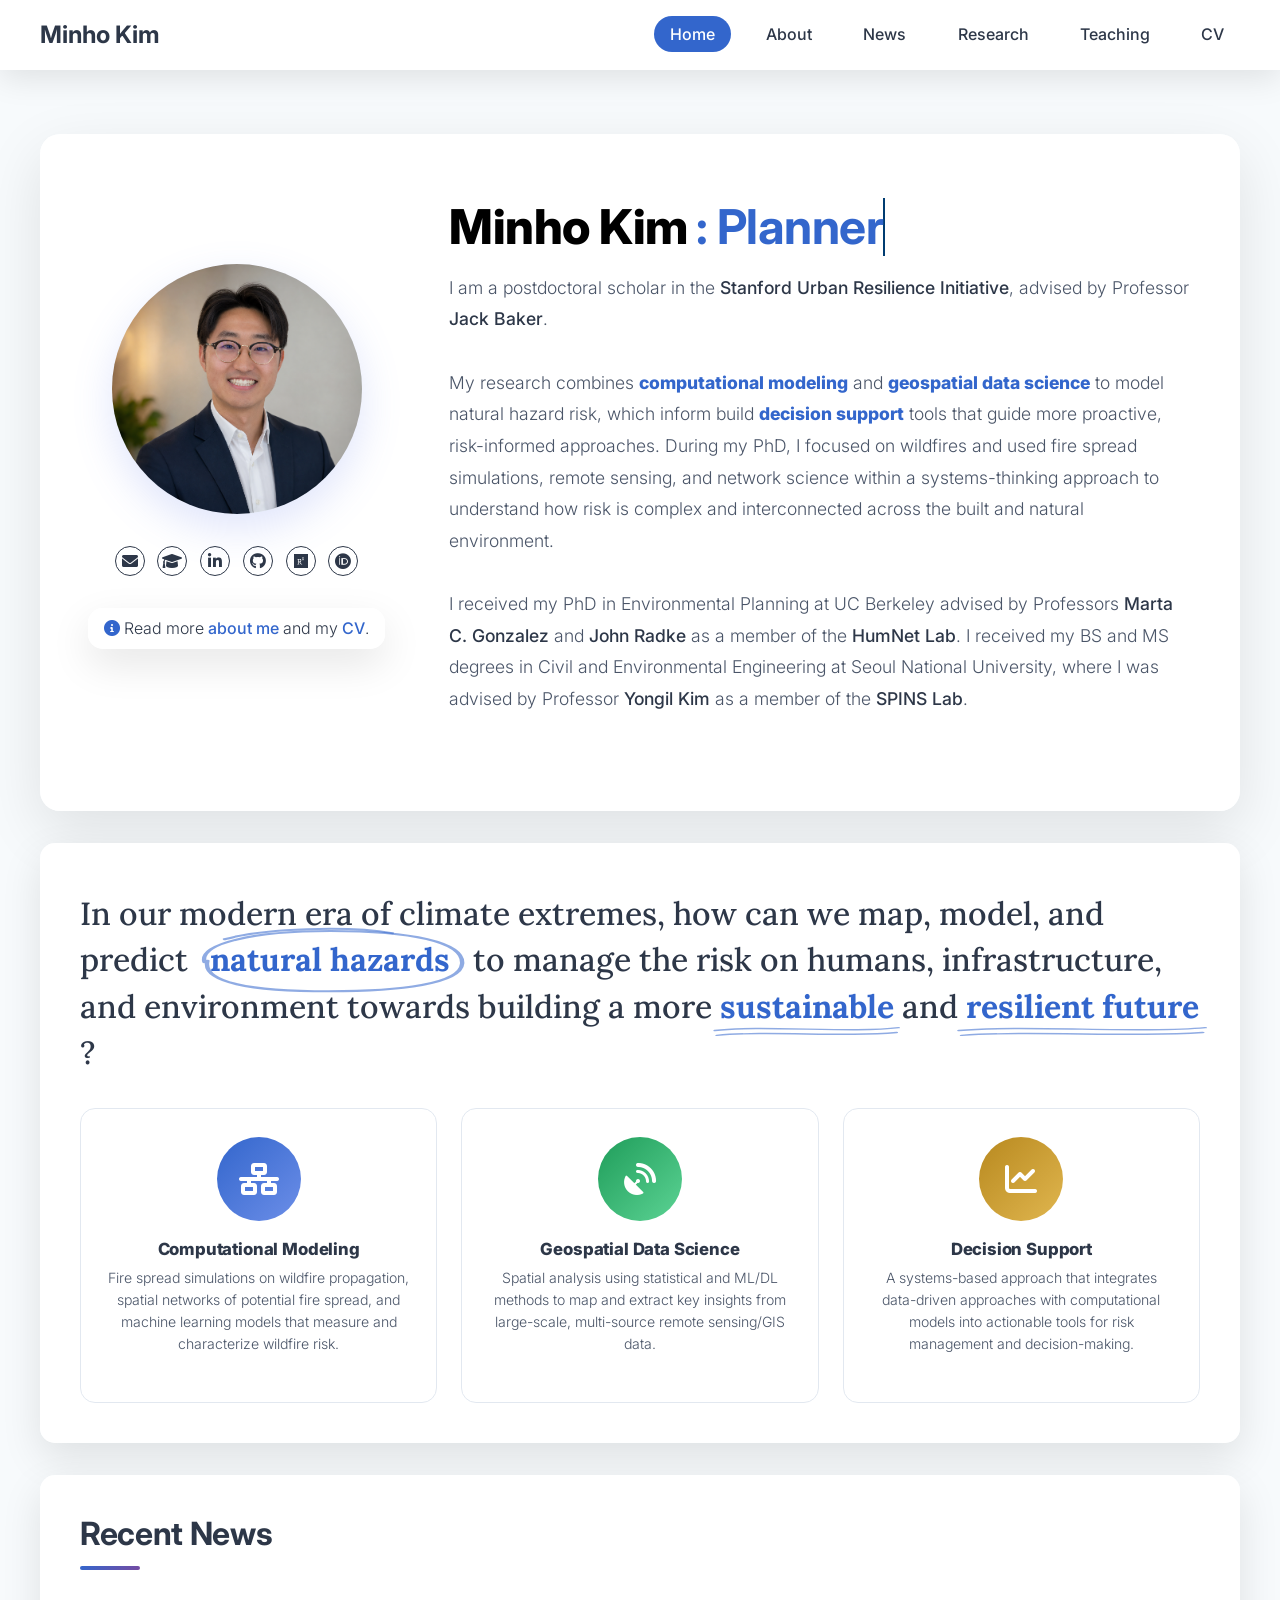
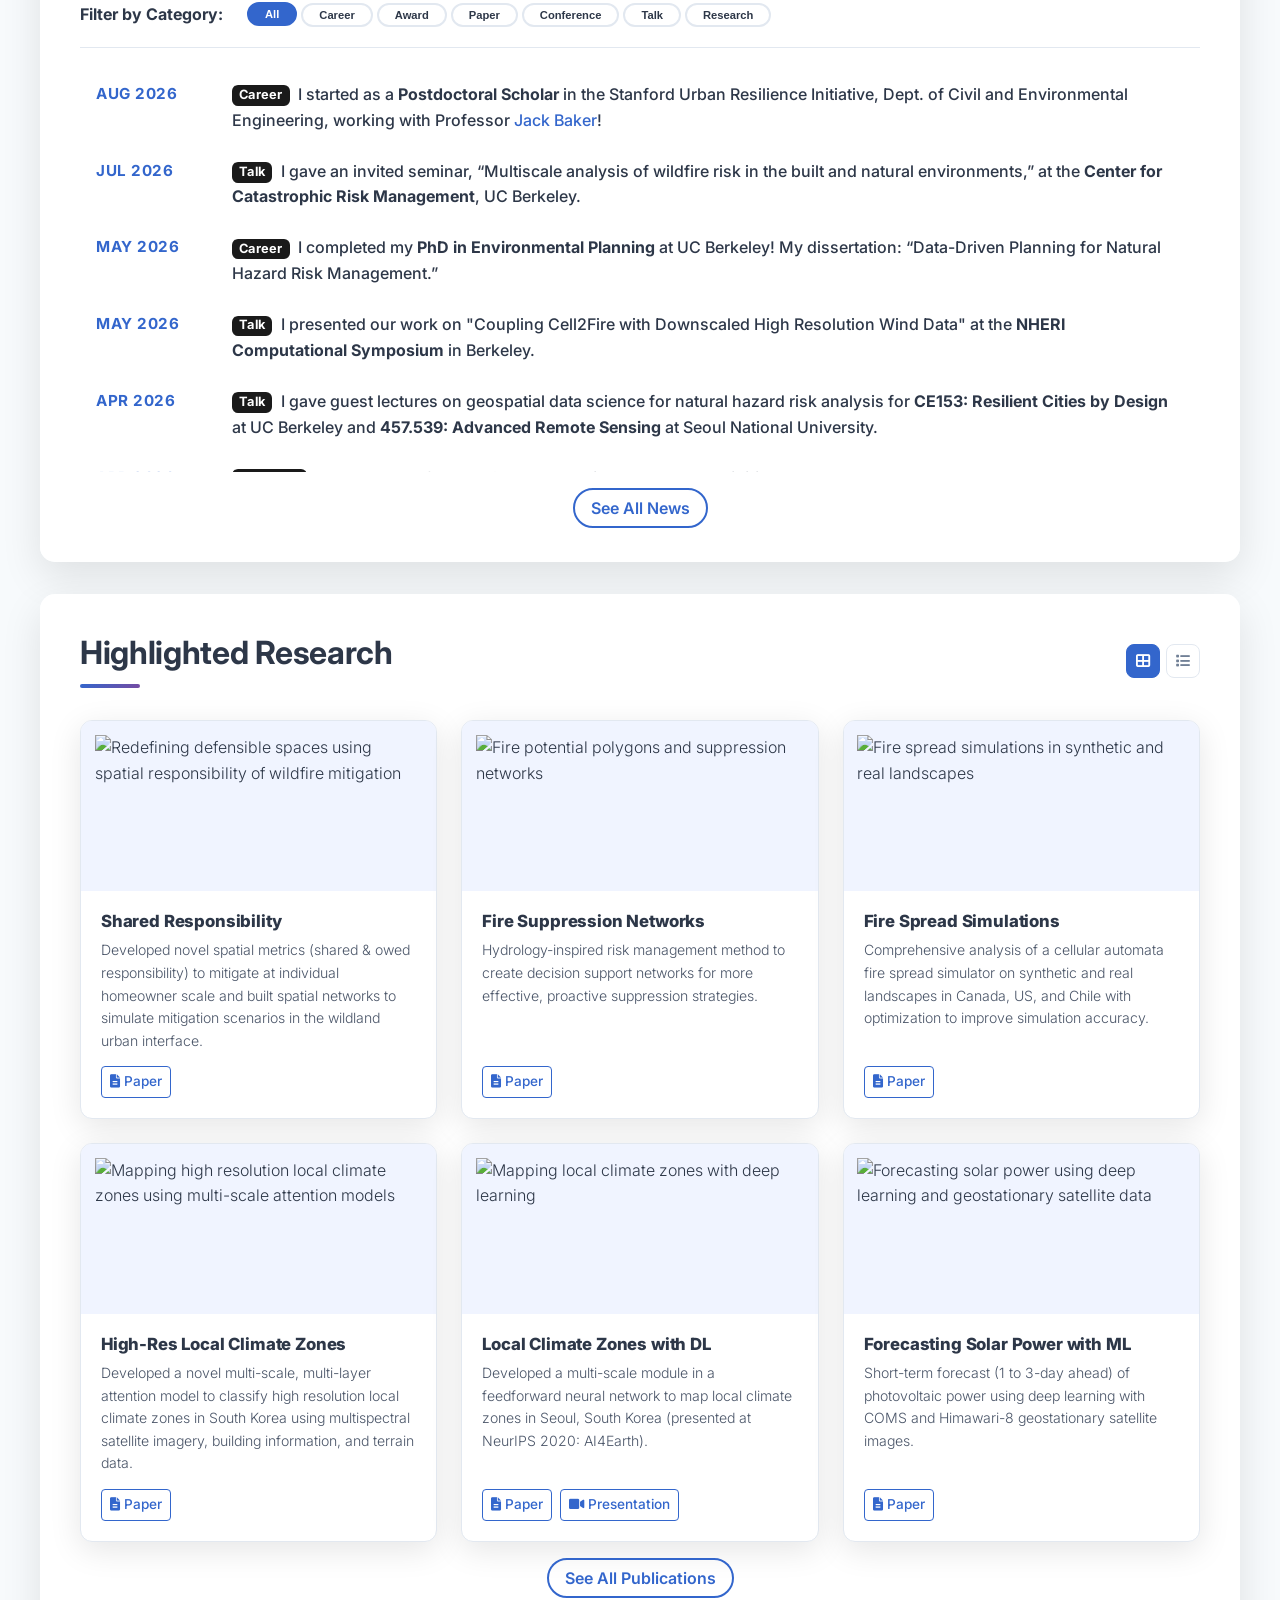
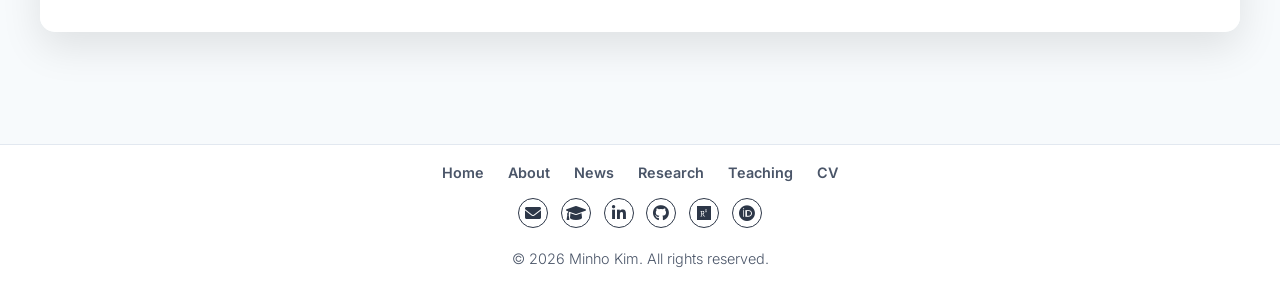
==== commit 36f6537e: "Fifth round of mobile-only layout refinements - Emphasis circle: nudged slightly right, right side e" ====
--- a/index.html
+++ b/index.html
@@ -111,7 +111,15 @@
                     </span>
                     to manage the risk on humans, infrastructure, and environment towards building a more
                     <span class="annotate" style="--annotate-delay: 0.9s">
-                        <span class="lede-hl">sustainable and resilient future</span>
+                        <span class="lede-hl">sustainable</span>
+                        <svg class="annotate-mark annotate-mark-underline" viewBox="0 0 200 40" preserveAspectRatio="none" aria-hidden="true">
+                            <path d="M4,22 C50,10 150,28 196,16" />
+                            <path d="M6,32 C60,22 140,36 194,26" />
+                        </svg>
+                    </span>
+                    and
+                    <span class="annotate" style="--annotate-delay: 1.1s">
+                        <span class="lede-hl">resilient future</span>
                         <svg class="annotate-mark annotate-mark-underline" viewBox="0 0 200 40" preserveAspectRatio="none" aria-hidden="true">
                             <path d="M4,22 C50,10 150,28 196,16" />
                             <path d="M6,32 C60,22 140,36 194,26" />
--- a/styles.css
+++ b/styles.css
@@ -1853,6 +1853,90 @@
     font-size: 0.7rem;
   }
 
+  /* Hidden by default (desktop/tablet) -- a mobile-only media query
+     further down turns this into a visible toggle indicator for the
+     Education/Awards/Services headers. Without this, the <span> would
+     render with its default `display: inline` on every screen size. */
+  .profile-toggle-arrow {
+    display: none;
+  }
+
+  /* ===== MOBILE-ONLY COLLAPSIBLE TEXT ===== */
+  /* Long text blocks (marked .mobile-collapse in markup) clamp to a few
+     lines with a "Read more" toggle, but only below 640px -- on desktop
+     this rule doesn't exist at all, so .mobile-collapse has zero effect
+     there and the full text always shows. The toggle button itself is
+     only inserted by JS (initMobileCollapsibleText in script.js) when a
+     block actually overflows the clamp. */
+  @media (max-width: 640px) {
+    .mobile-collapse {
+      display: -webkit-box;
+      -webkit-box-orient: vertical;
+      -webkit-line-clamp: 4;
+      overflow: hidden;
+    }
+
+    .mobile-collapse.expanded {
+      display: block;
+      -webkit-line-clamp: unset;
+      overflow: visible;
+    }
+
+    .mobile-collapse-toggle {
+      display: inline-flex;
+      align-items: center;
+      gap: 0.35rem;
+      margin: -0.25rem 0 1.25rem;
+      font-size: 0.82rem;
+      font-weight: 600;
+      color: var(--primary-color);
+      background: none;
+      border: none;
+      padding: 0;
+      cursor: pointer;
+    }
+
+    .mobile-collapse-toggle i {
+      font-size: 0.7rem;
+    }
+  }
+
+  /* Hidden entirely (not just clamped) until its "Read more" toggle is
+     clicked -- see toggleMobileReveal() in script.js. Desktop never
+     sees the button at all (display: none below), so the block just
+     renders normally there. */
+  .reveal-toggle-btn {
+    display: none;
+    align-items: center;
+    gap: 0.35rem;
+    margin: 0 0 1rem;
+    font-size: 0.82rem;
+    font-weight: 600;
+    color: var(--primary-color);
+    background: none;
+    border: none;
+    padding: 0;
+    cursor: pointer;
+  }
+
+  .reveal-toggle-btn i {
+    font-size: 0.7rem;
+  }
+
+  @media (max-width: 640px) {
+    .reveal-toggle-btn {
+      display: inline-flex;
+    }
+
+    .mobile-hide-until-expanded {
+      display: none;
+    }
+
+    .mobile-hide-until-expanded.expanded {
+      display: block;
+    }
+  }
+
   /* ===== ANIMATIONS ===== */
   /* ===== RESPONSIVE BREAKPOINTS ===== */
   
@@ -2143,15 +2227,23 @@
       font-size: 0.7rem;
     }
 
+    .year-slider-wrap {
+      width: 100%;
+      min-width: 0;
+    }
+
     .year-timeline {
       overflow-x: auto;
-      gap: 1.25rem;
+      -webkit-overflow-scrolling: touch;
+      justify-content: flex-start;
+      gap: 0.9rem;
       padding-bottom: 0.4rem;
+      min-width: 0;
     }
 
     .year-tick {
       flex: 0 0 auto;
-      padding: 0 0.35rem;
+      padding: 0 0.2rem;
     }
   
     .research-content h3 {
@@ -2396,6 +2488,19 @@
     .research-body-row {
       grid-template-columns: 1fr;
     }
+  }
+
+  /* Whichever of #bioAcademic/#bioCasual isn't the active view (see
+     setBioView in script.js) -- applies at every screen size, since
+     both desktop and mobile need the inactive one fully hidden, just
+     via different mechanisms once visible (see the mobile-only
+     display: contents rule for the visible one). ID-scoped so its
+     specificity (1,1,0) beats that mobile-only #bioAcademic/#bioCasual
+     rule (1,0,0) -- a plain .bio-hidden class alone (0,1,0) would lose
+     to it and never actually hide anything on mobile. */
+  #bioAcademic.bio-hidden,
+  #bioCasual.bio-hidden {
+    display: none;
   }
 
   /* Academic/Casual bio switch on about.html — a single connected on/off
@@ -3071,13 +3176,13 @@
   }
 
   @media (max-width: 768px) {
-    .network-diagram,
     .research-panel {
-      height: 920px;
+      height: auto;
+      max-height: none;
     }
 
     .research-slide-img {
-      height: 560px;
+      height: 320px;
     }
 
     .area-title {
@@ -3086,6 +3191,39 @@
 
     .keyword-node .kw-label {
       font-size: 0.55rem;
+    }
+  }
+
+  /* The diagram's node/blob math uses fixed-pixel spread constants
+     (BLOB_RADIUS, CONNECTION_DIST, etc. in research-network.js), so a
+     much narrower container needs a shorter height too, or the three
+     areas end up stretched far apart with mostly empty space between
+     them -- rather than the compact, roughly-square arrangement that
+     makes the mesh readable. */
+  /* .research-slide-img (the sets.png / complex_adaptive_system.png
+     slides) needs to match .network-diagram's height exactly at each of
+     these breakpoints -- otherwise switching between the diagram slide
+     and an image slide changes .research-body-diagram's height, which
+     shifts the area-list/publications content below it and makes the
+     whole page appear to jump when the prev/next arrows are clicked. */
+  @media (max-width: 640px) {
+    .network-diagram {
+      height: 420px;
+      margin: 0.5rem 0;
+    }
+
+    .research-slide-img {
+      height: 420px;
+    }
+  }
+
+  @media (max-width: 420px) {
+    .network-diagram {
+      height: 380px;
+    }
+
+    .research-slide-img {
+      height: 380px;
     }
   }
 
@@ -3324,8 +3462,10 @@
    edge of the page. Pull it in to stay clear of the viewport. */
 @media (max-width: 480px) {
   .annotate-mark-circle {
-    left: -3%;
-    width: 106%;
+    left: -11%;
+    top: -26%;
+    width: 124%;
+    height: 152%;
   }
 
   .annotate-mark-underline {
@@ -3538,3 +3678,514 @@
     transition: none;
   }
 }
+
+/* ============================================================================
+   MOBILE-ONLY REFINEMENTS (round 2) -- everything in this section is scoped
+   to @media (max-width: 640px) and placed last in the file so it wins the
+   cascade over earlier desktop/tablet rules at that width. None of it
+   applies above 640px, so desktop/tablet rendering is unchanged.
+   ============================================================================ */
+@media (max-width: 640px) {
+  /* --- Home page: drop the typing animation, left-align hero text --- */
+  #typewriter {
+    display: none;
+  }
+
+  .hero-name {
+    justify-content: flex-start;
+  }
+
+  .hero-right,
+  .hero-right .hero-name,
+  .hero-right .hero-description {
+    text-align: left;
+  }
+
+  /* --- Home page: three research-area cards in one compact row --- */
+  .home-areas-grid {
+    grid-template-columns: repeat(3, 1fr);
+    gap: 0.5rem;
+    margin-top: 1rem;
+  }
+
+  .home-area-card {
+    padding: 0.6rem 0.35rem;
+  }
+
+  .home-area-icon {
+    width: 34px;
+    height: 34px;
+    font-size: 0.8rem;
+    margin-bottom: 0.5rem;
+  }
+
+  .home-area-card h3 {
+    font-size: 0.66rem;
+    line-height: 1.25;
+    margin-bottom: 0;
+  }
+
+  /* The full description doesn't fit at this size -- keep icon + title
+     only, matching the same compact treatment as the Teaching page's
+     thinking-cards below. */
+  .home-area-card p {
+    display: none;
+  }
+
+  /* --- About page: secondary/sponsor text smaller --- */
+  .scholarship-sponsor {
+    font-size: 0.8rem;
+  }
+
+  /* --- About page: tighten the bio's Read More clamp so the second
+     paragraph ("My research combines...") doesn't visibly peek through
+     before the toggle -- lands right after the first sentence. Needs
+     more lines than it used to now that the text column sits beside a
+     photo (round 3) rather than spanning the full width. */
+  #bioAcademic .mobile-collapse,
+  #bioCasual .mobile-collapse {
+    -webkit-line-clamp: 5;
+  }
+
+  /* --- About page: slightly larger, still-centered profile photo --- */
+  .profile-photo img {
+    width: 190px;
+    height: 240px;
+  }
+
+  /* --- Teaching page: three thinking-cards in one compact row, same
+     treatment as the home-area-cards above --- */
+  .thinking-grid {
+    grid-template-columns: repeat(3, 1fr);
+    gap: 0.5rem;
+  }
+
+  .thinking-card {
+    padding: 0.6rem 0.35rem;
+  }
+
+  .thinking-card-icon {
+    width: 34px;
+    height: 34px;
+    font-size: 0.8rem;
+    margin-bottom: 0.5rem;
+  }
+
+  .thinking-card-title {
+    font-size: 0.66rem;
+    line-height: 1.25;
+    margin-bottom: 0;
+  }
+
+  /* Dropping the description pulls "See it in class" up right under the
+     title instead of it sitting far down a tall card. */
+  .thinking-card-desc {
+    display: none;
+  }
+
+  .thinking-card-cta {
+    margin-top: 0.4rem;
+    font-size: 0.6rem;
+  }
+
+  /* --- Teaching page: tighten story-paragraph Read More clamps, same as
+     the About page bio --- */
+  .feedback-story-text .mobile-collapse {
+    -webkit-line-clamp: 3;
+  }
+
+  /* --- Secondary/meta text smaller throughout Teaching --- */
+  .timeline-institution,
+  .vt-line,
+  .vt-eval-n {
+    font-size: 0.78rem;
+  }
+
+  /* --- Research page: network diagram area titles smaller, so
+     "Humans"/"Environment" don't collide once their centers are pulled
+     closer together for a narrow container (see measureDiagram's
+     center-compression in research-network.js) --- */
+  .area-title {
+    font-size: 0.68rem;
+  }
+
+  .keyword-node .kw-label {
+    font-size: 0.48rem;
+  }
+}
+
+/* ============================================================================
+   MOBILE-ONLY REFINEMENTS (round 3) -- same scoping rule as round 2 above:
+   everything here is under @media (max-width: 640px) and placed last so it
+   wins the cascade at that width; nothing here touches desktop/tablet.
+   ============================================================================ */
+@media (max-width: 640px) {
+  /* --- Home page: minimal top gap before the hero card --- */
+  .main-content {
+    padding-top: 0.5rem;
+  }
+
+  .hero {
+    margin: 0.35rem auto;
+    padding: 0.85rem 0.75rem;
+  }
+
+  .hero-main {
+    gap: 0.5rem;
+  }
+
+  /* Home page: drop the "Minho Kim" heading entirely (the header logo
+     already says it) and go straight to the bio paragraph. */
+  .typewriter-container {
+    display: none;
+  }
+
+  /* Home page: unwrap .hero-left so its children (photo, social icons,
+     the "Read more about me" card) become direct items alongside
+     .hero-right, then reorder so the card lands after the bio text
+     instead of above it. */
+  .hero-left {
+    display: contents;
+  }
+
+  .hero-photo {
+    order: 1;
+    margin-bottom: 0.5rem;
+  }
+
+  .social-icons {
+    order: 2;
+    margin-bottom: 0.5rem;
+  }
+
+  .hero-right {
+    order: 3;
+  }
+
+  /* Matches the paragraph-to-paragraph gap below exactly: .hero-main's
+     own 0.5rem (8px) gap between flattened items, plus this margin,
+     needs to equal the same total as one blank <br><br> line. */
+  .hero-left .compact-content-card {
+    order: 4;
+    margin-top: 0.75rem;
+  }
+
+  /* The paragraph breaks in the bio are plain <br><br>, so there's no
+     element to target directly -- shrinking the line-height shrinks
+     those gaps proportionally along with normal line spacing. Zeroing
+     the paragraph's own trailing margin means the gap before the
+     "Read more" card below is controlled by that card's margin-top
+     alone (plus .hero-main's gap), instead of stacking on top of it. */
+  .hero-right .hero-description.hero-intro-mono {
+    line-height: 1.35;
+    margin-bottom: 0;
+  }
+
+  /* --- Lede text (the big serif intro sentence) a little smaller so it
+     wraps more efficiently instead of leaving a ragged gap on the right
+     of each short line --- */
+  .lede-text {
+    font-size: 1rem;
+    line-height: 1.6;
+  }
+
+  /* --- About page: smaller Academic/Casual switch, slider first (on
+     the left) followed by a single label that reflects whichever state
+     is active -- rather than two labels flanking the track with one
+     dimmed out --- */
+  .bio-switch {
+    gap: 0.4rem;
+    margin-top: 0;
+  }
+
+  .bio-switch-track {
+    order: 1;
+    width: 34px;
+    height: 19px;
+  }
+
+  .bio-switch-label {
+    order: 2;
+    font-size: 0.7rem;
+  }
+
+  .bio-switch-label:not(.active) {
+    display: none;
+  }
+
+  .bio-switch-thumb {
+    width: 14px;
+    height: 14px;
+    top: 2.5px;
+    left: 2.5px;
+  }
+
+  .bio-switch.is-casual .bio-switch-thumb {
+    transform: translateX(15px);
+  }
+
+  /* --- About page: photo+text layout (see the grid-template-areas on
+     .profile-container in about.html's own <style> block, which this
+     needs to match) -- unwrap whichever bio is currently visible so its
+     lede/Read-More/rest-text pieces become direct grid items, and keep
+     the other one (marked .bio-hidden by setBioView in script.js)
+     fully out of the layout regardless of screen size. */
+  #bioAcademic,
+  #bioCasual {
+    display: contents;
+  }
+
+  .bio-lede-line {
+    grid-area: lede;
+    margin: 0;
+  }
+
+  #bioAcademic .reveal-toggle-btn,
+  #bioCasual .reveal-toggle-btn {
+    grid-area: readmore;
+    align-self: start;
+  }
+
+  #bioAcademic .mobile-hide-until-expanded,
+  #bioCasual .mobile-hide-until-expanded {
+    grid-area: rest;
+  }
+
+  /* --- About page: Education/Awards/Services become collapsible,
+     starting closed, using the same toggleDropdown() click handler as
+     the existing Honors & Awards / Scholarships dropdowns -- but styled
+     as a plain heading (no pill background) so it still reads like a
+     normal section title, just with a small clickable arrow. */
+  .profile-toggle-header {
+    cursor: pointer;
+    display: flex;
+    align-items: center;
+    justify-content: space-between;
+    gap: 0.5rem;
+  }
+
+  .profile-toggle-arrow {
+    display: inline-block;
+    font-size: 0.7rem;
+    color: var(--primary-color);
+    transition: transform 0.3s ease;
+  }
+
+  .profile-section.open .profile-toggle-arrow {
+    transform: rotate(90deg);
+  }
+
+  .profile-toggle-content {
+    max-height: 0;
+    overflow: hidden;
+    opacity: 0;
+    transition: max-height 0.35s ease, opacity 0.3s ease;
+  }
+
+  .profile-section.open .profile-toggle-content {
+    max-height: 3000px;
+    opacity: 1;
+  }
+
+  /* --- About page: shrink the empty collaborations info panel, and give
+     the map's zoom controls a dedicated strip below the map itself so
+     they don't sit on top of map content --- */
+  .collab-info-panel {
+    min-height: 70px;
+    padding: 0.85rem 1rem;
+  }
+
+  .collab-map-wrap {
+    padding-bottom: 2.75rem;
+  }
+
+  /* --- Homepage Recent News: pills only, no leading label --- */
+  #recentNewsFilter strong {
+    display: none;
+  }
+
+  /* --- News entries: date sits above the title on mobile (flex-
+     direction: column, set at 768px), but that swap inherits the
+     desktop rule's 1.25rem gap, meant for horizontal date/body spacing
+     -- much too tall once stacked vertically. --- */
+  .news-item {
+    gap: 0.3rem;
+  }
+
+  /* --- News page: "Filter by " dropped (just "Year:"/"Category:"),
+     and the pills start right on the same row instead of below it, to
+     use the width the label's own column used to reserve. --- */
+  .filter-by-prefix {
+    display: none;
+  }
+
+  #newsFilterControls .filter-row {
+    flex-direction: row;
+    align-items: flex-start;
+    flex-wrap: wrap;
+    gap: 0.5rem;
+  }
+
+  #newsFilterControls .filter-row strong {
+    min-width: auto;
+    flex-shrink: 0;
+    padding-top: 0.35rem;
+  }
+
+  #newsFilterControls .filter-btns {
+    flex: 1;
+  }
+
+  /* --- News page & Recent News widget: filter pills stretch to fill
+     the row's remaining width instead of leaving empty space on the
+     right of a wrapped row (buttons were content-sized before). --- */
+  #newsFilterControls .filter-btns,
+  #recentNewsFilter .filter-btns {
+    display: grid;
+    grid-template-columns: repeat(auto-fit, minmax(72px, 1fr));
+    gap: 0.4rem;
+  }
+
+  /* Recent News has no label sharing the row, so its pills grid is
+     alone on the row -- .filter-row is align-items: flex-start there,
+     which shrinks flex children to content size by default, so this
+     needs to stretch to the row's full width itself or auto-fit has
+     nothing to measure against and collapses to a single column. */
+  #recentNewsFilter .filter-btns {
+    width: 100%;
+    align-self: stretch;
+  }
+
+  #newsFilterControls .year-btn,
+  #newsFilterControls .cat-btn,
+  #recentNewsFilter .cat-btn {
+    width: 100%;
+  }
+
+  /* --- Research page: slide prev/next controls flow below the image
+     instead of overlaying its top-left corner --- */
+  .research-slide-controls {
+    position: static;
+    align-self: center;
+    margin: 0.75rem auto 0;
+  }
+
+  /* Less dead space between the lede/body text panel and the first
+     Humans/Environment/Technology card below it. */
+  .area-list {
+    margin-top: 0.75rem;
+  }
+
+  /* Area-list cards start collapsed to just the title -- clicking a
+     card (already wired to highlight it in the diagram, see
+     renderListView in research-network.js) also reveals its tags. */
+  .area-list-card p,
+  .area-list-tags {
+    display: none;
+  }
+
+  .area-list-card.expanded p,
+  .area-list-card.expanded .area-list-tags {
+    display: block;
+  }
+
+  .area-list-card.expanded .area-list-tags {
+    display: flex;
+  }
+
+  .area-list-chevron {
+    transition: transform 0.3s ease;
+  }
+
+  .area-list-card.expanded .area-list-chevron {
+    transform: rotate(180deg);
+  }
+
+
+  /* --- All pages: the page's own name (first section-title of the
+     first content-card) moves into the header next to the logo (see
+     initMobilePageTitle in script.js) instead of repeating here. --- */
+  .container > .content-card:first-child > .section-title:first-child {
+    display: none;
+  }
+
+  /* Room for the longer "Minho Kim - About" form of the logo text. */
+  .logo {
+    font-size: 1.05rem;
+  }
+
+  /* Every other section-title on the page loses the gradient underline
+     and reads like a plain heading instead (matching .profile-section h3
+     on the About page). */
+  .section-title::after {
+    display: none;
+  }
+
+  .section-title {
+    font-size: 1.1rem;
+    margin-bottom: 1rem;
+    padding-bottom: 0.4rem;
+    border-bottom: 2px solid #eee;
+  }
+
+  /* --- Footer: drop Home (the logo already covers it) and keep the
+     rest on one row --- */
+  .footer-nav-link[href="index.html"] {
+    display: none;
+  }
+
+  .footer-nav {
+    gap: 0.65rem;
+    flex-wrap: nowrap;
+    overflow-x: auto;
+  }
+
+  .footer-nav-link {
+    font-size: 0.78rem;
+    white-space: nowrap;
+  }
+
+  /* --- Fade-in-on-scroll (class added by initScrollFadeIn in
+     script.js) --- */
+  .fade-in-section {
+    opacity: 0;
+    transform: translateY(16px);
+    transition: opacity 0.5s ease, transform 0.5s ease;
+  }
+
+  .fade-in-section.fade-in-visible {
+    opacity: 1;
+    transform: translateY(0);
+  }
+
+  /* --- Back-to-top button (injected by script.js) -- bottom-center on
+     every page, matching the same position convention as the Research
+     page's slide prev/next controls below the diagram. --- */
+  .back-to-top-btn {
+    position: fixed;
+    left: 50%;
+    bottom: 1rem;
+    transform: translate(-50%, 8px);
+    width: 42px;
+    height: 42px;
+    border-radius: 50%;
+    background: var(--gradient-primary);
+    color: white;
+    border: none;
+    box-shadow: var(--shadow-medium);
+    font-size: 1rem;
+    display: flex;
+    align-items: center;
+    justify-content: center;
+    z-index: 500;
+    opacity: 0;
+    pointer-events: none;
+    transition: opacity 0.25s ease, transform 0.25s ease;
+  }
+
+  .back-to-top-btn.visible {
+    opacity: 1;
+    pointer-events: auto;
+    transform: translate(-50%, 0);
+  }
+}
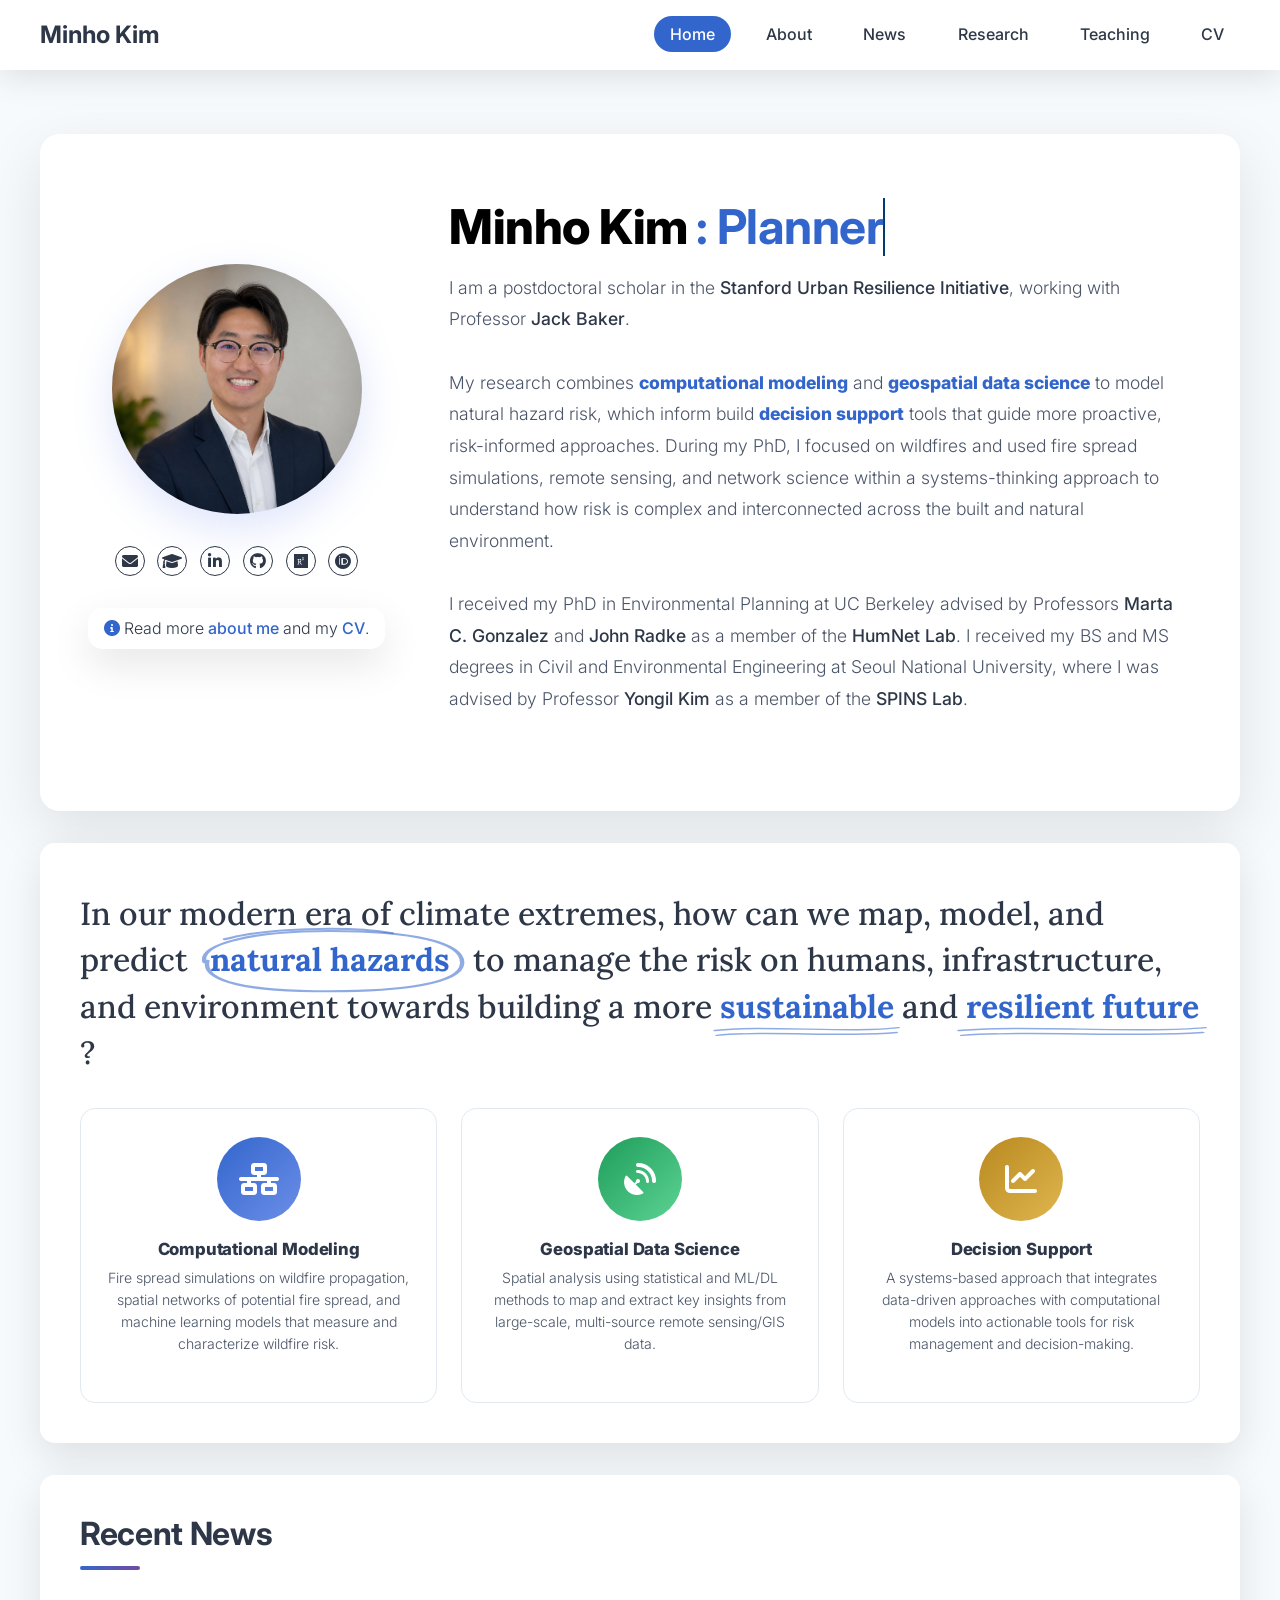
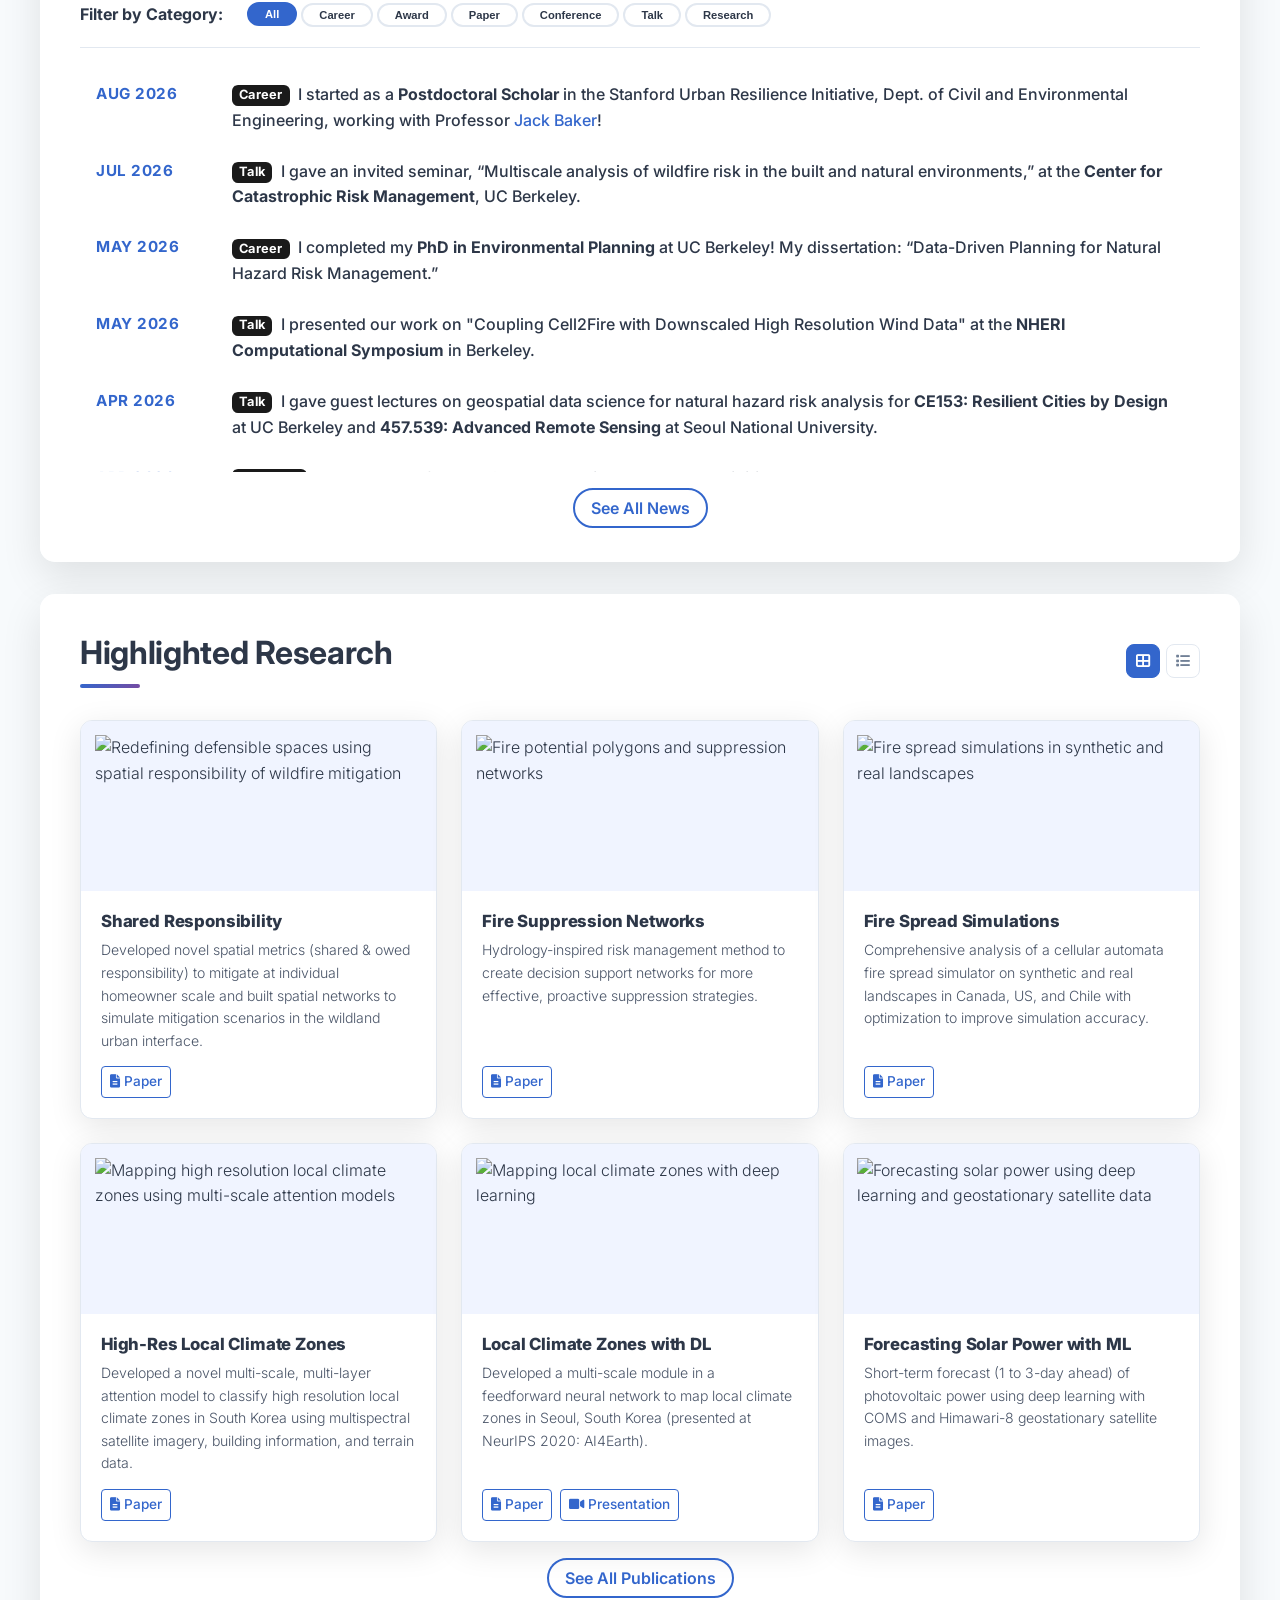
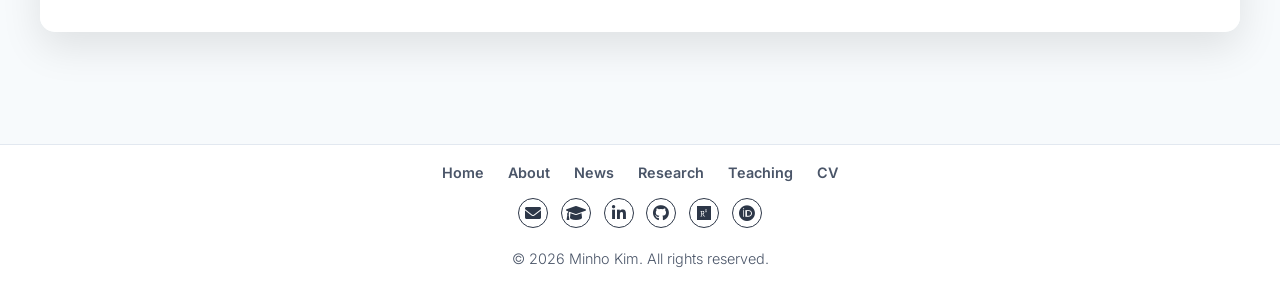
==== commit 4f885d3f: "Rename Casual bio to Personal, wrap up its writeup, refresh collaborator list - About page: the bio " ====
--- a/index.html
+++ b/index.html
@@ -83,7 +83,7 @@
                         <!-- <p class="hero-subsubtitle">PhD Candidate in Environmental Planning</p> -->
                         <p class="hero-description hero-intro-mono">
 
-                            I am a postdoctoral scholar in the <a href="https://urbanresilience.stanford.edu">Stanford Urban Resilience Initiative</a>, advised by Professor <a href="https://scholar.google.com/citations?user=im82jgIAAAAJ&hl=en&oi=ao"> Jack Baker</a>.
+                            I am a postdoctoral scholar in the <a href="https://urbanresilience.stanford.edu">Stanford Urban Resilience Initiative</a>, working with Professor <a href="https://scholar.google.com/citations?user=im82jgIAAAAJ&hl=en&oi=ao"> Jack Baker</a>.
                             <br><br>
 
                             My research combines <!-- <a href="research-modeling.html" class="lede-hl-modeling"> --><span class="lede-hl-modeling">computational modeling</span><!-- </a> --> and <!-- <a href="research-geospatial.html" class="lede-hl-geospatial"> --><span class="lede-hl-geospatial">geospatial data science</span><!-- </a> --> to model natural hazard risk, which inform build <!-- <a href="research-decision.html" class="lede-hl-decision"> --><span class="lede-hl-decision">decision support</span><!-- </a> --> tools that guide more proactive, risk-informed approaches. During my PhD, I focused on wildfires and used fire spread simulations, remote sensing, and network science within a <emph>systems-thinking</emph> approach to understand how risk is complex and interconnected across the built and natural environment.
--- a/styles.css
+++ b/styles.css
@@ -1910,6 +1910,7 @@
     align-items: center;
     gap: 0.35rem;
     margin: 0 0 1rem;
+    font-family: inherit;
     font-size: 0.82rem;
     font-weight: 600;
     color: var(--primary-color);
@@ -1924,8 +1925,14 @@
   }
 
   @media (max-width: 640px) {
+    /* Centered by default -- About's own switch-row rule below (higher
+       specificity) overrides this back to left-aligned since it needs
+       to sit in a fixed grid cell next to the switch instead. */
     .reveal-toggle-btn {
-      display: inline-flex;
+      display: flex;
+      width: fit-content;
+      margin-left: auto;
+      margin-right: auto;
     }
 
     .mobile-hide-until-expanded {
@@ -2020,11 +2027,40 @@
       transition: var(--transition);
     }
 
-    .nav-link:hover,
-    .nav-link.active {
+    .nav-link:hover {
       background: var(--primary-color);
       color: white;
       transform: translateY(-2px);
+    }
+
+    /* The current page reads as "selected" rather than "hovered" -- a
+       soft tinted pill with a small dot marker, sitting flush in the
+       list instead of lifting like the hover state does. */
+    .nav-link.active {
+      background: var(--bg-accent);
+      color: var(--primary-color);
+      font-weight: 700;
+    }
+
+    .nav-link.active::after {
+      content: '';
+      display: inline-block;
+      width: 6px;
+      height: 6px;
+      margin-left: 0.5rem;
+      border-radius: 50%;
+      background: var(--primary-color);
+      vertical-align: middle;
+    }
+
+    .nav-link.active:hover {
+      background: var(--primary-color);
+      color: white;
+      transform: translateY(-2px);
+    }
+
+    .nav-link.active:hover::after {
+      background: white;
     }
 
     .hero {
@@ -2262,37 +2298,72 @@
 
   
   @media (max-width: 768px) {
+    /* A circular pill matching the site's other round icon buttons
+       (.social-icon) instead of three bare bars floating in the header
+       -- same light glass fill + border at rest, filling solid with
+       the brand color on hover/open like the nav pills do. */
     .mobile-menu-toggle {
       display: flex;
       flex-direction: column;
-      justify-content: space-around;
-      width: 30px;
-      height: 30px;
-      background: transparent;
-      border: none;
+      justify-content: center;
+      align-items: center;
+      gap: 5px;
+      width: 38px;
+      height: 38px;
+      background: var(--bg-accent);
+      border: 1.5px solid var(--border-color);
+      border-radius: 50%;
       cursor: pointer;
       padding: 0;
       z-index: 1300;
-    }
-  
+      transition: var(--transition);
+    }
+
+    .mobile-menu-toggle:hover {
+      background: var(--primary-color);
+      border-color: var(--primary-color);
+      transform: scale(1.08);
+    }
+
     .mobile-menu-toggle span {
-      width: 100%;
-      height: 3px;
-      background: var(--text-primary);
+      width: 17px;
+      height: 2px;
+      background: var(--primary-color);
       border-radius: 2px;
       transition: var(--transition);
     }
-  
+
+    /* Shorter middle bar -- a slightly more custom silhouette than
+       three identical lines. */
+    .mobile-menu-toggle span:nth-child(2) {
+      width: 11px;
+    }
+
+    .mobile-menu-toggle:hover span {
+      background: white;
+    }
+
+    .mobile-menu-toggle.active {
+      background: var(--primary-color);
+      border-color: var(--primary-color);
+    }
+
+    .mobile-menu-toggle.active span {
+      background: white;
+    }
+
     .mobile-menu-toggle.active span:nth-child(1) {
-      transform: rotate(45deg) translate(6px, 6px);
-    }
-  
+      width: 17px;
+      transform: rotate(45deg) translate(0, 8.5px);
+    }
+
     .mobile-menu-toggle.active span:nth-child(2) {
       opacity: 0;
     }
-  
+
     .mobile-menu-toggle.active span:nth-child(3) {
-      transform: rotate(-45deg) translate(6px, -6px);
+      width: 17px;
+      transform: rotate(-45deg) translate(0, -8.5px);
     }
   }
 
@@ -2722,19 +2793,12 @@
     opacity: 0.6;
   }
 
-  /* Bridge/shared nodes: rendered as a two-tone dot (one half-color per
-     connected cluster) with an italic label, since they belong to both. */
-  .keyword-node.shared-node .kw-label {
-    font-style: italic;
-  }
-
-  /* Narrative/future-facing keywords (grey dot, see RESEARCH_AREAS'
-     `muted` flag) read as supporting detail rather than a main Topic
-     label -- same treatment as bridge nodes, just for a different
-     reason (not tied to one specific colored Topic tag). */
-  .keyword-node.muted-node .kw-label {
-    font-style: italic;
-  }
+  /* Bridge/shared nodes render as a two-tone dot (one half-color per
+     connected cluster) -- previously an italic label too, but that
+     read more like a stray formatting glitch than an intentional
+     distinction, so both this and the muted/narrative keywords below
+     (see RESEARCH_AREAS' `muted` flag) now use the same plain label
+     style as regular Topic nodes. */
 
   .network-diagram-hint {
     text-align: center;
@@ -2817,7 +2881,6 @@
      dashed outline to read as "connects to" rather than "belongs to". */
   .tag-pill-bridge {
     border-style: dashed;
-    font-style: italic;
   }
 
   /* Narrative/future-facing keywords that support a colored Topic node
@@ -3462,15 +3525,28 @@
    edge of the page. Pull it in to stay clear of the viewport. */
 @media (max-width: 480px) {
   .annotate-mark-circle {
-    left: -11%;
+    left: -13%;
     top: -26%;
-    width: 124%;
+    width: 122%;
     height: 152%;
   }
 
   .annotate-mark-underline {
     left: -1%;
     width: 102%;
+  }
+
+  /* --- Teaching page: the "empowers the next-generation" circle's
+     right edge should clear the last "n" in "generation" but stay
+     short of "of" -- pull just that side in from the general rule's
+     122% without moving the left edge (so it stays in step with the
+     general left-shift above). Note the drawn stroke's rightmost point
+     sits inset from the SVG's own bounding box (the hand-drawn path's
+     rightmost anchor is ~191 of the 200-wide viewBox, not 200), so the
+     width needed to visually clear the text is larger than a naive
+     box-edge measurement suggests. --- */
+  .annotate-mark-circle.annotate-mark-circle-tight-right {
+    width: 121%;
   }
 }
 
@@ -3794,11 +3870,61 @@
     -webkit-line-clamp: 3;
   }
 
+  /* --- A story's second paragraph rides along with the first's Read
+     More button (see initMobileCollapsibleText in script.js) instead of
+     getting a clamp/button of its own. --- */
+  .mobile-collapse-partner {
+    display: none;
+  }
+
+  .mobile-collapse-partner.expanded {
+    display: block;
+  }
+
   /* --- Secondary/meta text smaller throughout Teaching --- */
   .timeline-institution,
   .vt-line,
   .vt-eval-n {
     font-size: 0.78rem;
+  }
+
+  /* --- Teaching page: pull the Read More button up closer to the lede
+     above it. A negative margin-top on the button itself has no visual
+     effect (it's an inline-flex box, and Chrome/Safari don't let a
+     negative margin move it above its natural resting line), so
+     instead shrink the lede's own trailing margin -- but only when a
+     reveal-toggle-btn directly follows it, since .lede-text's margin is
+     otherwise shared with every other page that uses it. --- */
+  .lede-text:has(+ .reveal-toggle-btn) {
+    margin-bottom: 0.65rem;
+  }
+
+  /* --- Teaching page: the "Teaching Feedback & Stories" title's inline
+     margin-top (2.5rem, shared with two other section titles further
+     down the same page) leaves too much space above it since the
+     collapsed timeline group right before it is already fairly short
+     on mobile -- override with !important since an inline style
+     otherwise always wins over an external stylesheet rule. --- */
+  .feedback-section-title {
+    margin-top: 1.25rem !important;
+  }
+
+  /* --- About page: Education entries put the degree and institution
+     on the same line, which crowds together (or wraps mid-institution
+     name) at mobile widths -- give the institution its own row. Since
+     that row break already separates them, the trailing comma after
+     the degree (needed on desktop, where they share a line) and the
+     explicit <br> before the thesis/dissertation line (which would
+     otherwise stack a second, blank line break on top of this block's
+     own) both become redundant and are hidden here. --- */
+  .edu-institution {
+    display: block;
+    margin-top: 0.15rem;
+  }
+
+  .edu-comma,
+  .edu-br {
+    display: none;
   }
 
   /* --- Research page: network diagram area titles smaller, so
@@ -3812,6 +3938,29 @@
   .keyword-node .kw-label {
     font-size: 0.48rem;
   }
+
+  /* --- Research page: the three slide panels' text (the "I study..."
+     lede plus its supporting body paragraph) was rendering larger than
+     the page's own top lede-text (1rem here) -- bring both down so
+     they read as secondary to it instead of competing with it. --- */
+  .research-slide-lede {
+    font-size: 0.9rem;
+  }
+
+  #researchSlideDesc p.hero-description {
+    font-size: 0.78rem;
+  }
+
+  /* --- Research page: the panel's desktop padding (1.5rem 1.75rem) is
+     more breathing room than a short mobile-width lede needs, and adds
+     up with the lede's own trailing margin below it -- tighten both. --- */
+  .research-panel {
+    padding: 1rem 1.25rem;
+  }
+
+  .research-slide-lede {
+    margin-bottom: 0.5rem;
+  }
 }
 
 /* ============================================================================
@@ -3820,13 +3969,24 @@
    wins the cascade at that width; nothing here touches desktop/tablet.
    ============================================================================ */
 @media (max-width: 640px) {
+  /* --- The real rendered header is ~54px tall on mobile (smaller logo,
+     tighter nav-container padding) but --header-height stays 70px for
+     desktop, so .main-content's margin-top (which uses that var to
+     clear the fixed header) was reserving 16px more than the header
+     actually occupies. Match the var to the real mobile height so that
+     dead space -- and the mobile nav dropdown's own top offset, which
+     also reads this var -- both tighten up correctly. --- */
+  :root {
+    --header-height: 54px;
+  }
+
   /* --- Home page: minimal top gap before the hero card --- */
   .main-content {
-    padding-top: 0.5rem;
+    padding-top: 0.3rem;
   }
 
   .hero {
-    margin: 0.35rem auto;
+    margin: 0.2rem auto;
     padding: 0.85rem 0.75rem;
   }
 
@@ -3868,6 +4028,17 @@
   .hero-left .compact-content-card {
     order: 4;
     margin-top: 0.75rem;
+    /* The general mobile .content-card rule (1.25rem 0.75rem padding)
+       otherwise wins over .compact-content-card's own near-zero
+       desktop padding (same specificity, but .content-card's mobile
+       override comes later in the file) -- this card is one short
+       line of text, not a full section, so it should hug it tightly
+       instead of sitting in an oversized box. */
+    padding: 0.4rem 0.75rem;
+    width: fit-content;
+    max-width: 100%;
+    margin-left: auto;
+    margin-right: auto;
   }
 
   /* The paragraph breaks in the bio are plain <br><br>, so there's no
@@ -3906,7 +4077,7 @@
 
   .bio-switch-label {
     order: 2;
-    font-size: 0.7rem;
+    font-size: 0.82rem;
   }
 
   .bio-switch-label:not(.active) {
@@ -3943,7 +4114,14 @@
   #bioAcademic .reveal-toggle-btn,
   #bioCasual .reveal-toggle-btn {
     grid-area: readmore;
-    align-self: start;
+    /* The base rule's margin-bottom (1rem, meant for normal block flow
+       elsewhere) inflates this grid item's margin box to the full row
+       height, which defeats align-self: center below -- it ends up
+       flush at the row's top with the margin silently filling the rest
+       of the row instead of being centered within it. */
+    margin: 0;
+    align-self: center;
+    justify-self: center;
   }
 
   #bioAcademic .mobile-hide-until-expanded,
@@ -4026,8 +4204,11 @@
     gap: 0.5rem;
   }
 
+  /* Wide enough for "Category:" (the longer of the two labels) so both
+     rows' pill grids start at the same x position -- "Year:" is left
+     with a bit of trailing space, which is fine. */
   #newsFilterControls .filter-row strong {
-    min-width: auto;
+    min-width: 70px;
     flex-shrink: 0;
     padding-top: 0.35rem;
   }
@@ -4158,34 +4339,4 @@
     transform: translateY(0);
   }
 
-  /* --- Back-to-top button (injected by script.js) -- bottom-center on
-     every page, matching the same position convention as the Research
-     page's slide prev/next controls below the diagram. --- */
-  .back-to-top-btn {
-    position: fixed;
-    left: 50%;
-    bottom: 1rem;
-    transform: translate(-50%, 8px);
-    width: 42px;
-    height: 42px;
-    border-radius: 50%;
-    background: var(--gradient-primary);
-    color: white;
-    border: none;
-    box-shadow: var(--shadow-medium);
-    font-size: 1rem;
-    display: flex;
-    align-items: center;
-    justify-content: center;
-    z-index: 500;
-    opacity: 0;
-    pointer-events: none;
-    transition: opacity 0.25s ease, transform 0.25s ease;
-  }
-
-  .back-to-top-btn.visible {
-    opacity: 1;
-    pointer-events: auto;
-    transform: translate(-50%, 0);
-  }
-}
+}
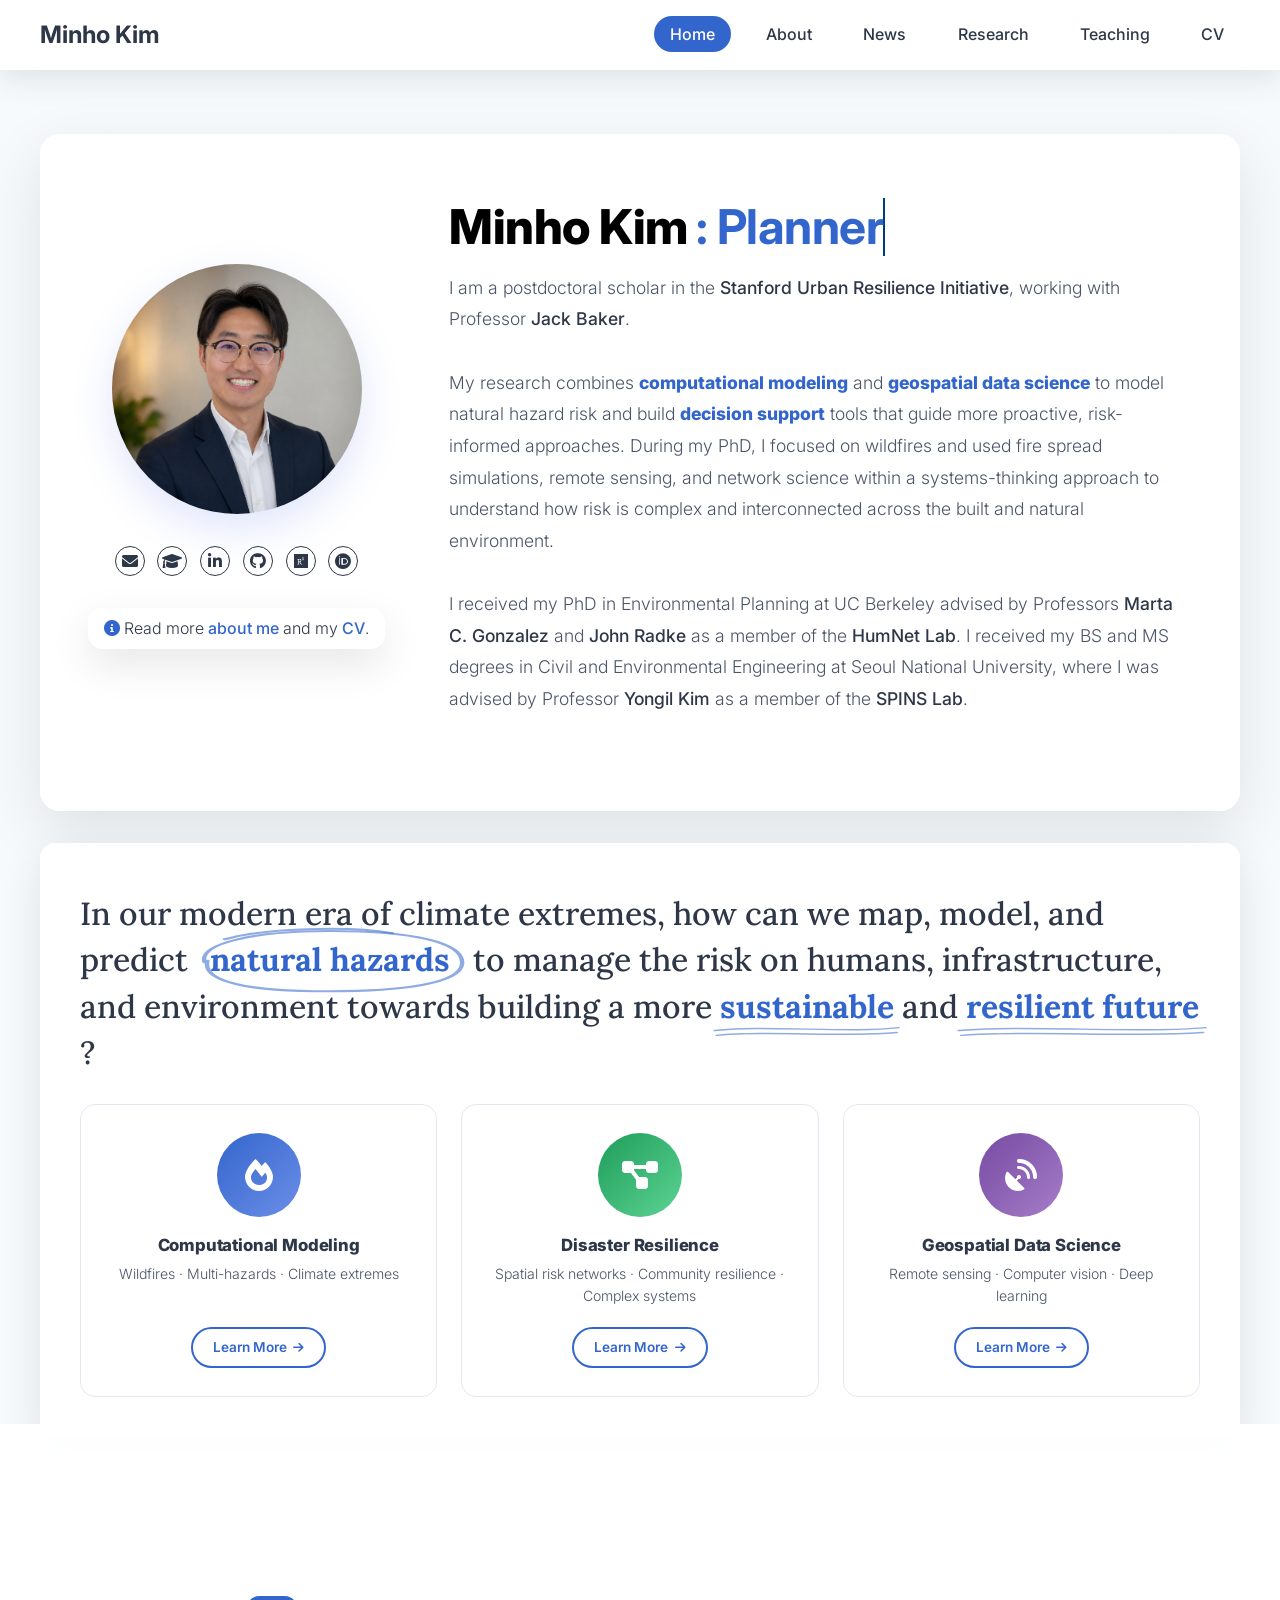
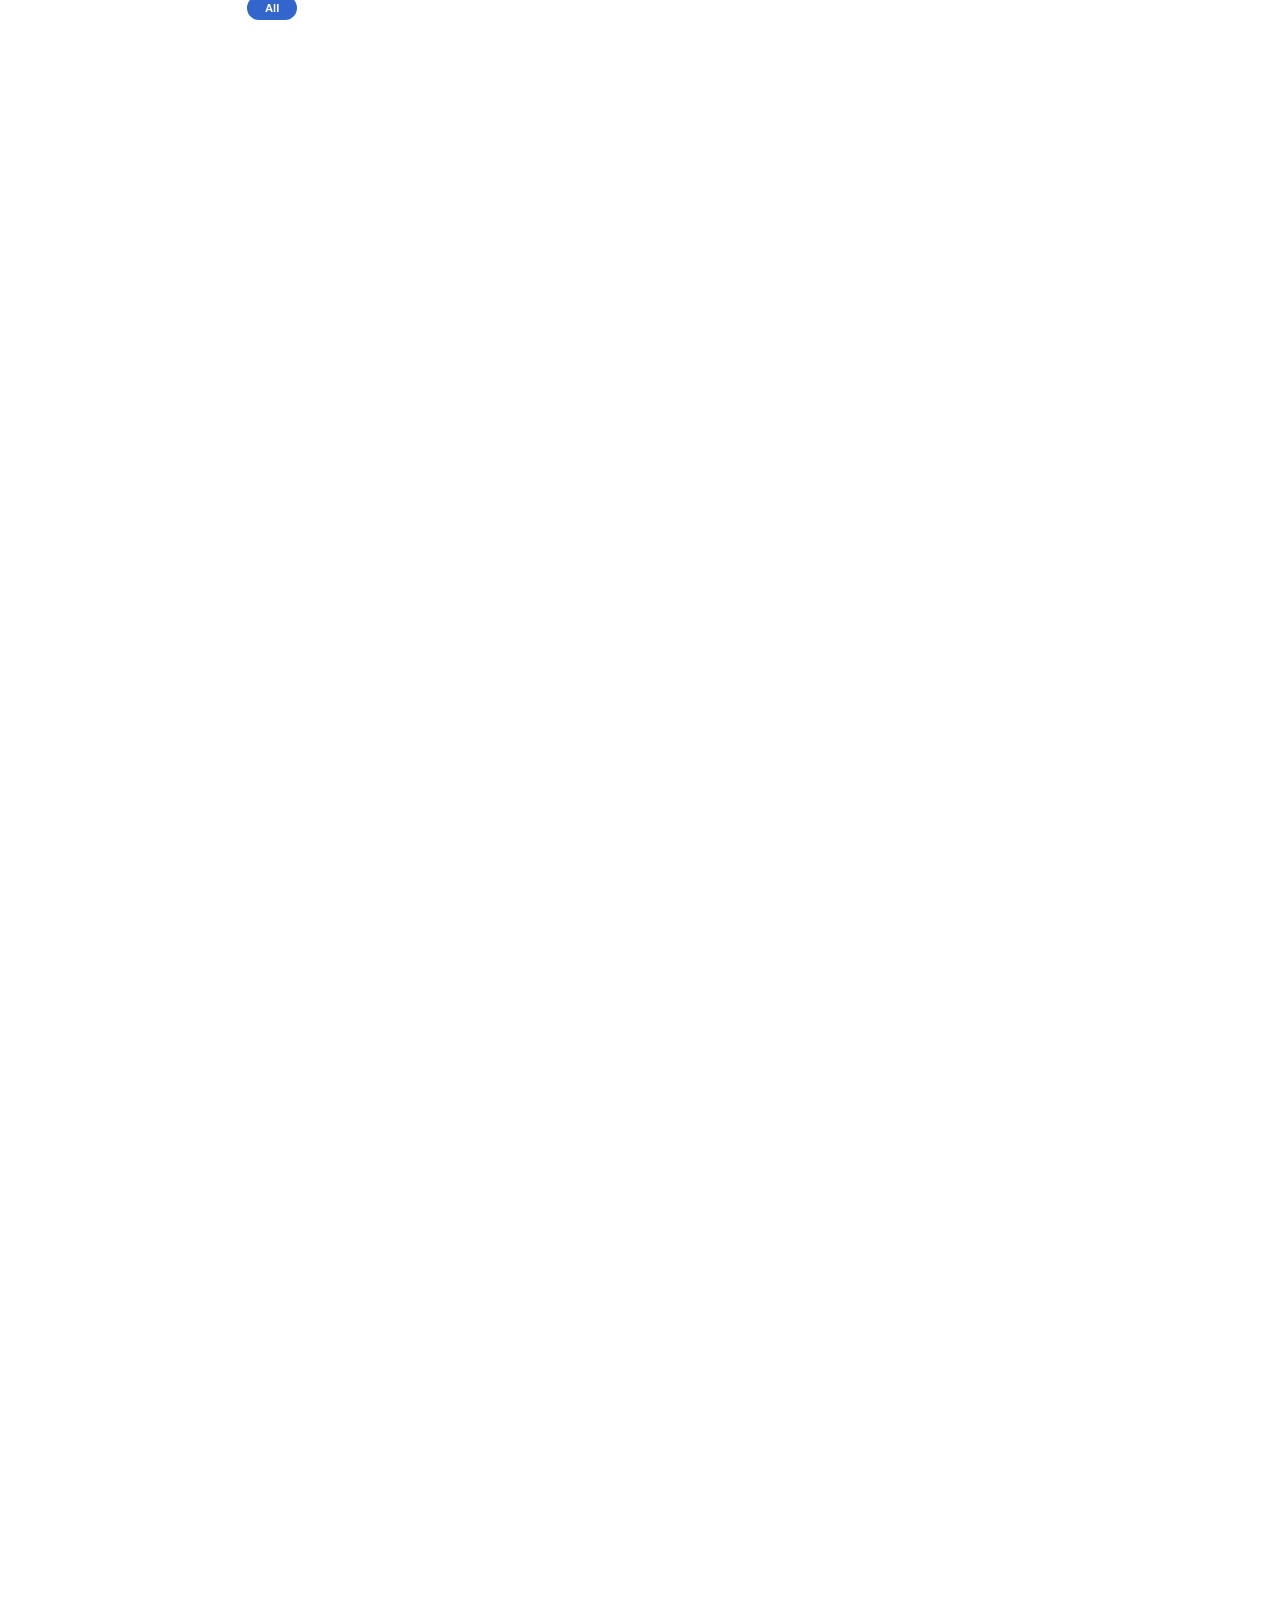
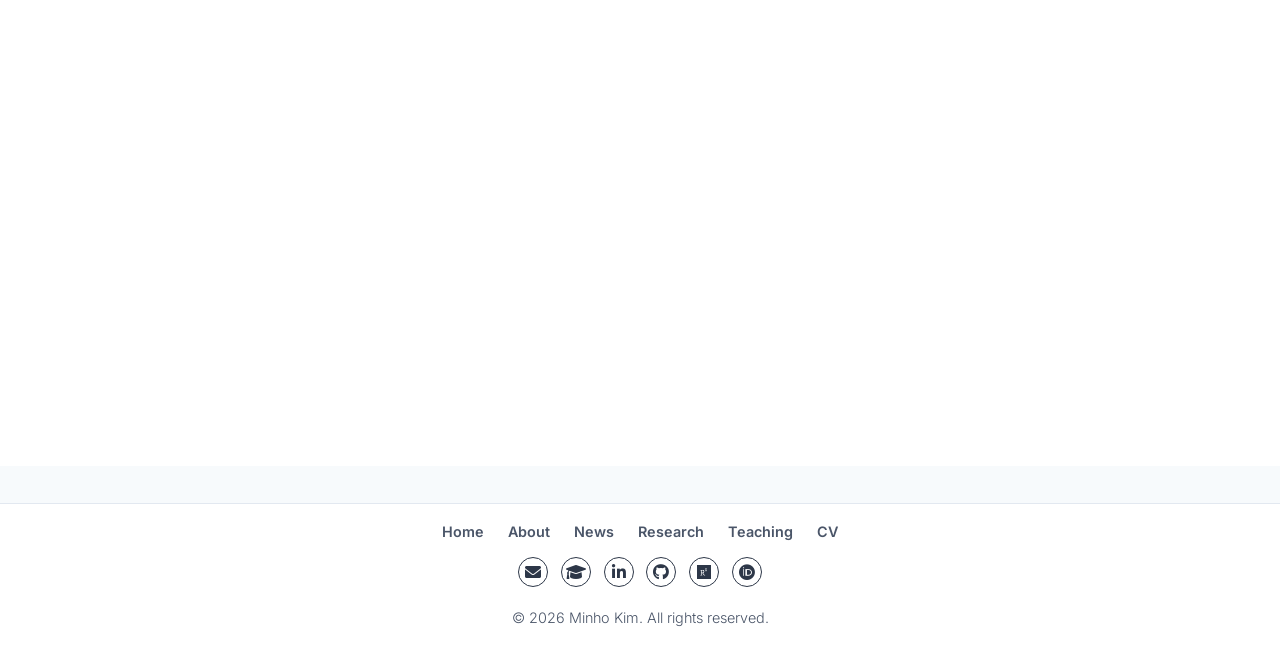
==== commit f3a0e950: "Rework the Research page and refresh publications and news Research areas: three areas restated as s" ====
--- a/index.html
+++ b/index.html
@@ -86,7 +86,7 @@
                             I am a postdoctoral scholar in the <a href="https://urbanresilience.stanford.edu">Stanford Urban Resilience Initiative</a>, working with Professor <a href="https://scholar.google.com/citations?user=im82jgIAAAAJ&hl=en&oi=ao"> Jack Baker</a>.
                             <br><br>
 
-                            My research combines <!-- <a href="research-modeling.html" class="lede-hl-modeling"> --><span class="lede-hl-modeling">computational modeling</span><!-- </a> --> and <!-- <a href="research-geospatial.html" class="lede-hl-geospatial"> --><span class="lede-hl-geospatial">geospatial data science</span><!-- </a> --> to model natural hazard risk, which inform build <!-- <a href="research-decision.html" class="lede-hl-decision"> --><span class="lede-hl-decision">decision support</span><!-- </a> --> tools that guide more proactive, risk-informed approaches. During my PhD, I focused on wildfires and used fire spread simulations, remote sensing, and network science within a <emph>systems-thinking</emph> approach to understand how risk is complex and interconnected across the built and natural environment.
+                            My research combines <!-- <a href="research-modeling.html" class="lede-hl-modeling"> --><span class="lede-hl-modeling">computational modeling</span><!-- </a> --> and <!-- <a href="research-geospatial.html" class="lede-hl-geospatial"> --><span class="lede-hl-geospatial">geospatial data science</span><!-- </a> --> to model natural hazard risk and build <!-- <a href="research-decision.html" class="lede-hl-decision"> --><span class="lede-hl-decision">decision support</span><!-- </a> --> tools that guide more proactive, risk-informed approaches. During my PhD, I focused on wildfires and used fire spread simulations, remote sensing, and network science within a <emph>systems-thinking</emph> approach to understand how risk is complex and interconnected across the built and natural environment.
                             <!-- Together, these methods inform decision support tools that guide more proactive, risk-informed policies and build resilience in complex socio-ecological systems like the Wildland Urban Interface. -->
 
                             <br><br>
@@ -126,27 +126,24 @@
                         </svg>
                     </span>?
                 </p>
-                <p class="hero-description">
-                   <!-- I build computational models that measure and characterize wildfire risk, apply geospatial data science to generate the high-resolution datasets that make proactive mitigation possible, and translate both into decision support tools that guide more resilient, risk-informed policy. -->
-                </p>
                 <div class="home-areas-grid">
                     <div class="home-area-card">
-                        <div class="home-area-icon home-area-icon-modeling"><i class="fas fa-network-wired"></i></div>
+                        <div class="home-area-icon home-area-icon-modeling"><i class="fas fa-fire"></i></div>
                         <h3>Computational Modeling</h3>
-                        <p>Fire spread simulations on wildfire propagation, spatial networks of potential fire spread, and machine learning models that measure and characterize wildfire risk.</p>
-                        <!-- Dedicated page not ready yet -- <a href="research-modeling.html" class="home-area-btn">Learn More <i class="fas fa-arrow-right"></i></a> -->
+                        <p>Wildfires &middot; Multi-hazards &middot; Climate extremes</p>
+                        <a href="research.html#area-modeling" class="home-area-btn">Learn More <i class="fas fa-arrow-right"></i></a>
+                    </div>
+                    <div class="home-area-card">
+                        <div class="home-area-icon home-area-icon-networks"><i class="fas fa-diagram-project"></i></div>
+                        <h3>Disaster Resilience</h3>
+                        <p>Spatial risk networks &middot; Community resilience &middot; Complex systems</p>
+                        <a href="research.html#area-networks" class="home-area-btn">Learn More <i class="fas fa-arrow-right"></i></a>
                     </div>
                     <div class="home-area-card">
                         <div class="home-area-icon home-area-icon-geospatial"><i class="fas fa-satellite-dish"></i></div>
                         <h3>Geospatial Data Science</h3>
-                        <p>Spatial analysis using statistical and ML/DL methods to map and extract key insights from large-scale, multi-source remote sensing/GIS data.</p>
-                        <!-- Dedicated page not ready yet -- <a href="research-geospatial.html" class="home-area-btn">Learn More <i class="fas fa-arrow-right"></i></a> -->
-                    </div>
-                    <div class="home-area-card">
-                        <div class="home-area-icon home-area-icon-decision"><i class="fas fa-chart-line"></i></div>
-                        <h3>Decision Support</h3>
-                        <p>A systems-based approach that integrates data-driven approaches with computational models into actionable tools for risk management and decision-making.</p>
-                        <!-- Dedicated page not ready yet -- <a href="research-decision.html" class="home-area-btn">Learn More <i class="fas fa-arrow-right"></i></a> -->
+                        <p>Remote sensing &middot; Computer vision &middot; Deep learning</p>
+                        <a href="research.html#area-geospatial" class="home-area-btn">Learn More <i class="fas fa-arrow-right"></i></a>
                     </div>
                 </div>
 
--- a/styles.css
+++ b/styles.css
@@ -690,7 +690,7 @@
     flex: 1;
   }
   
-  .year-btn, .type-btn, .tag-btn, .cat-btn {
+  .year-btn, .type-btn, .tag-btn, .cat-btn, .area-btn {
     display: inline-flex;
     align-items: center;
     justify-content: center;
@@ -711,10 +711,12 @@
   .type-btn:hover,
   .tag-btn:hover,
   .cat-btn:hover,
+  .area-btn:hover,
   .year-btn.active,
   .type-btn.active,
   .tag-btn.active,
-  .cat-btn.active {
+  .cat-btn.active,
+  .area-btn.active {
     background: var(--primary-color);
     color: white;
     border-color: var(--primary-color);
@@ -826,13 +828,28 @@
     box-shadow: 0 10px 25px rgba(102, 126, 234, 0.15);
   }
   
-  .research-highlight img {
+  /* Fixed thumbnail frame: figures here range from wide maps to near-square
+     panels, so they are contained on a tinted backdrop at one size rather
+     than each setting its own height from its aspect ratio. */
+  .research-highlight-media {
     width: 200px;
-    height: auto;
+    height: 150px;
+    display: flex;
+    align-items: center;
+    justify-content: center;
+    background: var(--bg-accent);
+    border: 1px solid var(--border-color);
+    border-radius: 6px;
+    overflow: hidden;
+    flex: none;
+  }
+
+  .research-highlight-media img {
+    width: 100%;
+    height: 100%;
     object-fit: contain;
-    border-radius: 6px;
-    border: 1px solid var(--border-color);
-    max-height: 200px; /* Optional: restrict height if too tall */
+    padding: 0.4rem;
+    box-sizing: border-box;
   }
 
   /* "Panel" layout for Highlighted Research (the default) -- a grid of
@@ -867,7 +884,9 @@
      object-fit: cover (which badly over-crops the wider figures). */
   .research-highlight-card-media {
     width: 100%;
-    height: 170px;
+    /* Panel cards carry only a title, so the figure is the card -- it gets
+       the height the blurb used to take (see renderHighlightedResearch). */
+    height: 240px;
     background: var(--bg-accent);
     display: flex;
     align-items: center;
@@ -891,12 +910,7 @@
 
   .research-highlight-card .research-content h3 {
     font-size: 1.05rem;
-    margin: 0 0 0.5rem;
-  }
-
-  .research-highlight-card .research-content p {
-    font-size: 0.88rem;
-    margin: 0 0 0.9rem;
+    margin: 0 0 0.75rem;
     flex: 1;
   }
 
@@ -1964,11 +1978,11 @@
       text-align: center;
     }
     
-    .research-highlight img {
+    .research-highlight-media {
         width: 100%;
         max-width: 400px;
-        height: auto;
-        object-fit: contain;
+        height: 200px;
+        margin: 0 auto;
     }
     
     
@@ -2108,11 +2122,11 @@
       font-size: 0.9rem;
     }
     
-    .research-highlight img {
+    .research-highlight-media {
       width: 100%;
       max-width: 400px;
-      height: auto;
-      object-fit: contain;
+      height: 200px;
+      margin: 0 auto;
     }
 
     .vertical-timeline {
@@ -2258,7 +2272,7 @@
       gap: 0.25rem;
     }
 
-    .year-btn, .type-btn, .tag-btn {
+    .year-btn, .type-btn, .tag-btn, .area-btn {
       padding: 0.35rem 0.7rem;
       font-size: 0.7rem;
     }
@@ -2635,7 +2649,7 @@
   }
 
   .rp-hl-human { color: #3366cc; }
-  .rp-hl-environment { color: #5559b7; }
+  .rp-hl-environment { color: #1f9d5a; }
   .rp-hl-technology { color: #764ba2; }
 
   /* Single-tone keyword highlight for lede sentences that don't split into
@@ -2847,11 +2861,28 @@
   }
 
   .area-list-card.area-human .area-number, .area-list-card.area-human h3 { color: #3366cc; }
-  .area-list-card.area-environment .area-number, .area-list-card.area-environment h3 { color: #5559b7; }
+  .area-list-card.area-environment .area-number, .area-list-card.area-environment h3 { color: #1f9d5a; }
   .area-list-card.area-technology .area-number, .area-list-card.area-technology h3 { color: #764ba2; }
-
-  .area-list-chevron {
-    color: var(--text-muted);
+  .area-list-card.area-modeling .area-number, .area-list-card.area-modeling h3 { color: #3366cc; }
+  .area-list-card.area-networks .area-number, .area-list-card.area-networks h3 { color: #1f9d5a; }
+  .area-list-card.area-geospatial .area-number, .area-list-card.area-geospatial h3 { color: #764ba2; }
+
+  /* "Explore this area" link on each research-area list card, pointing at
+     the matching research-*.html page. */
+  .area-list-link {
+    display: inline-flex;
+    align-items: center;
+    gap: 0.4rem;
+    margin-top: 0.15rem;
+    font-size: 0.72rem;
+    font-weight: 600;
+    letter-spacing: 0.02em;
+    color: var(--primary-color);
+    text-decoration: none;
+  }
+
+  .area-list-link:hover {
+    text-decoration: underline;
   }
 
   .area-list-card p {
@@ -2952,12 +2983,12 @@
     background: linear-gradient(135deg, #3366cc, #6c8ee8);
   }
 
+  .area-nav-icon.active.area-nav-icon-networks {
+    background: linear-gradient(135deg, #1f9d5a, #5cd394);
+  }
+
   .area-nav-icon.active.area-nav-icon-geospatial {
-    background: linear-gradient(135deg, #1f9d5a, #5cd394);
-  }
-
-  .area-nav-icon.active.area-nav-icon-decision {
-    background: linear-gradient(135deg, #b8891f, #e0b64f);
+    background: linear-gradient(135deg, #764ba2, #a67cc9);
   }
 
   .area-detail-heading {
@@ -3593,16 +3624,19 @@
   margin-bottom: 1.1rem;
 }
 
+/* The three research areas. Tints match .area-nav-icon.active.*,
+   and .highlight-placeholder-* so an area reads
+   consistently everywhere it appears. */
 .home-area-icon-modeling {
   background: linear-gradient(135deg, #3366cc, #6c8ee8);
 }
 
+.home-area-icon-networks {
+  background: linear-gradient(135deg, #1f9d5a, #5cd394);
+}
+
 .home-area-icon-geospatial {
-  background: linear-gradient(135deg, #1f9d5a, #5cd394);
-}
-
-.home-area-icon-decision {
-  background: linear-gradient(135deg, #b8891f, #e0b64f);
+  background: linear-gradient(135deg, #764ba2, #a67cc9);
 }
 
 .home-area-card h3 {
@@ -4257,32 +4291,6 @@
     margin-top: 0.75rem;
   }
 
-  /* Area-list cards start collapsed to just the title -- clicking a
-     card (already wired to highlight it in the diagram, see
-     renderListView in research-network.js) also reveals its tags. */
-  .area-list-card p,
-  .area-list-tags {
-    display: none;
-  }
-
-  .area-list-card.expanded p,
-  .area-list-card.expanded .area-list-tags {
-    display: block;
-  }
-
-  .area-list-card.expanded .area-list-tags {
-    display: flex;
-  }
-
-  .area-list-chevron {
-    transition: transform 0.3s ease;
-  }
-
-  .area-list-card.expanded .area-list-chevron {
-    transform: rotate(180deg);
-  }
-
-
   /* --- All pages: the page's own name (first section-title of the
      first content-card) moves into the header next to the logo (see
      initMobilePageTitle in script.js) instead of repeating here. --- */
@@ -4340,3 +4348,333 @@
   }
 
 }
+
+
+/* ---------------------------------------------------------------------------
+   Highlighted Research: placeholder tile
+   Recent working papers often have no publishable figure yet. Rather than
+   render an empty .research-highlight-card-media frame, publications-render.js
+   falls back to this typographic tile, tinted by the publication's primary
+   research area so the card still reads as intentional.
+   --------------------------------------------------------------------------- */
+/* Repository icon trailing a publication title in the table -- deliberately
+   quiet, so it reads as an affordance rather than competing with the title
+   link next to it. */
+.pub-code-link {
+  color: var(--text-muted);
+  font-size: 0.85em;
+  margin-left: 0.15em;
+}
+
+.pub-code-link:hover {
+  color: var(--text-primary);
+}
+
+.highlight-placeholder {
+  display: flex;
+  flex-direction: column;
+  align-items: center;
+  justify-content: center;
+  gap: 0.4rem;
+  width: 100%;
+  height: 100%;
+  min-height: 150px;
+  padding: 1.1rem 1rem;
+  text-align: center;
+  box-sizing: border-box;
+}
+
+/* On a panel card the label is the tile's only content, so it carries a
+   little more weight than it does as a kicker above a title in list view. */
+.research-highlight-card .highlight-placeholder-area {
+  font-size: 0.72rem;
+}
+
+.highlight-placeholder-area {
+  font-size: 0.6rem;
+  font-weight: 700;
+  letter-spacing: 0.09em;
+  text-transform: uppercase;
+  color: rgba(255, 255, 255, 0.82);
+}
+
+.highlight-placeholder-title {
+  font-size: 0.98rem;
+  font-weight: 600;
+  line-height: 1.3;
+  color: white;
+}
+
+/* Area tints mirror .home-area-icon-* so a card's colour matches its area. */
+.highlight-placeholder-modeling {
+  background: linear-gradient(135deg, #3366cc, #6c8ee8);
+}
+
+.highlight-placeholder-networks {
+  background: linear-gradient(135deg, #1f9d5a, #5cd394);
+}
+
+.highlight-placeholder-geospatial {
+  background: linear-gradient(135deg, #764ba2, #a67cc9);
+}
+
+/* ---------------------------------------------------------------------------
+   RESEARCH AREAS (research.html)
+   Two columns per area: representative figure on the left, all text on the
+   right. The short field label is the headline; the longer programme title
+   sits beneath it, sharing a row with the "Read more" button. Description and
+   research branches share one slot in that right column -- the description
+   shows by default and is swapped out for the branches on expand (see
+   toggleResearchArea, now removed), so the area reads as one passage.
+   --------------------------------------------------------------------------- */
+.ra-block {
+  padding: 2rem 0 0;
+  border-top: 1px solid var(--border-color);
+  margin-top: 2rem;
+}
+
+.ra-block:first-of-type {
+  border-top: none;
+  padding-top: 0.5rem;
+}
+
+.ra-main {
+  display: grid;
+  grid-template-columns: 360px 1fr;
+  gap: 2rem;
+  /* The text sits against a figure that is usually taller than it, so
+     centring the two reads better than hanging the text off the top. */
+  align-items: center;
+}
+
+/* Placeholder state: an area whose subject image is not in yet holds the
+   frame at the same size the image will occupy, so the two-column rhythm
+   is unchanged and dropping the <img> back in (see research.html) needs
+   no CSS edit. Keyed on the absence of an <img> rather than on :empty,
+   which any reformatting of the markup would otherwise break by leaving
+   whitespace inside the div. */
+.ra-figure:not(:has(img)) {
+  display: flex;
+  align-items: center;
+  justify-content: center;
+  height: 260px;
+  border-style: dashed;
+}
+
+.ra-figure:not(:has(img))::before {
+  font-family: 'Font Awesome 6 Free';
+  font-weight: 900;
+  content: '\f03e';
+  font-size: 1.75rem;
+  color: var(--text-muted);
+  opacity: 0.4;
+}
+
+/* Figure: the three area illustrations sit on white and come in different
+   aspect ratios (roughly 16:9, 7:6 and 1:1 once trimmed), so rather than
+   force them into one frame they keep their own proportions inside a
+   shared slot -- capped by the column width on one side and a common
+   height on the other, which keeps the three rows in the same rhythm
+   without letterboxing the squarer two. No backdrop or border: the
+   artwork's own white ground would otherwise read as a box within a box. */
+.ra-figure {
+  display: flex;
+  align-items: center;
+  /* Flush left on desktop so the three differently-proportioned images share
+     one edge with the card's margin; centred once the layout stacks. */
+  justify-content: flex-start;
+  transition: var(--transition);
+}
+
+.ra-figure img {
+  display: block;
+  /* All three fill the column, so they share one width and one left and
+     right edge; their differing aspect ratios play out in height rather
+     than in width, which would otherwise leave the column ragged. */
+  width: 100%;
+  height: auto;
+  border-radius: 10px;
+}
+
+/* Headline = the short field label. */
+.ra-body h3 {
+  font-size: 1.45rem;
+  line-height: 1.25;
+  color: var(--text-primary);
+  margin: 0 0 0.55rem;
+}
+
+/* Each area is a short list of points rather than a paragraph: a bolded
+   headline names the strand, the sentence after it carries the work. */
+.ra-points {
+  list-style: none;
+  padding: 0;
+  margin: 0.7rem 0 0;
+}
+
+.ra-points li {
+  position: relative;
+  /* Balances the last line so a point never spills a single word onto a
+     line of its own; ignored by browsers that do not support it. */
+  text-wrap: pretty;
+  padding-left: 1.1rem;
+  margin-bottom: 0.75rem;
+  font-size: 1rem;
+  line-height: 1.65;
+  color: var(--text-secondary);
+}
+
+/* Several points run to three lines, where a new point's first line would
+   otherwise be indistinguishable from a continuation line. The marker and
+   hanging indent give the eye a left rail; muted, so it introduces no
+   further colour against the blue titles. */
+.ra-points li::before {
+  content: '';
+  position: absolute;
+  left: 0.1rem;
+  top: 0.72em;
+  width: 5px;
+  height: 5px;
+  border-radius: 50%;
+  background: var(--text-muted);
+}
+
+.ra-points li:last-child {
+  margin-bottom: 0;
+}
+
+/* The headline of each point is now the page's keyword affordance: a chip
+   that names the strand, with the sentence running on after it. */
+/* Blue is the label, not the link: the point titles are what a reader
+   scans for, so they take the accent, and the citations below sit in body
+   colour and rely on their underline instead. */
+.ra-points strong {
+  color: var(--primary-color);
+  font-weight: 700;
+}
+
+/* Work that is not published yet: marked as a citation-to-be, coloured but
+   deliberately not underlined and not a link, so a URL can be dropped in
+   once the paper is out without the text changing. */
+/* Work not yet published: a dotted underline marks it as a reference
+   without implying it can be clicked, and it becomes a real link by
+   wrapping this span in an anchor once the paper is out. */
+.ra-wp {
+  color: var(--text-primary);
+  font-weight: 500;
+  text-decoration: underline dotted;
+  text-decoration-thickness: 1px;
+  text-underline-offset: 2px;
+  text-decoration-color: rgba(45, 55, 72, 0.4);
+}
+
+/* Keywords in the area copy hyperlink to the underlying paper, so they
+   need to read as citations -- the global `a` rule drops the underline,
+   which loses them entirely at this size. */
+.ra-points a {
+  font-weight: 500;
+  text-decoration: underline;
+  text-decoration-thickness: 1px;
+  text-underline-offset: 2px;
+}
+
+.ra-points a {
+  color: var(--text-primary);
+  text-decoration-color: rgba(45, 55, 72, 0.45);
+}
+
+/* Hover restores the accent, so the links stay discoverable as links even
+   though they sit in body colour at rest. */
+.ra-points a:hover {
+  color: var(--primary-color);
+  text-decoration-color: var(--primary-color);
+}
+
+@media (max-width: 900px) {
+  .ra-main { grid-template-columns: 1fr; gap: 0.9rem; }
+  .ra-figure { justify-content: center; }
+  .ra-figure img { max-width: 420px; }
+  .ra-figure:not(:has(img)) { height: 230px; }
+  .ra-body h3 { font-size: 1.12rem; }
+
+}
+
+/* ---------------------------------------------------------------------------
+   Forward-looking directions, shown as a 2x2 of titles on the "Looking
+   ahead" slide of the Humans/Environment/Technology panel. Deliberately
+   plainer than the .ra-block areas above, so current work stays the
+   stronger read on the page.
+   --------------------------------------------------------------------------- */
+.future-grid {
+  display: grid;
+  grid-template-columns: repeat(2, 1fr);
+  gap: 1.25rem;
+  margin-top: 1.5rem;
+}
+
+.future-card {
+  padding: 1.2rem 1.3rem;
+  border: 1px solid var(--border-color);
+  border-radius: 10px;
+  background: var(--bg-accent);
+}
+
+.future-num {
+  display: block;
+  font-size: 0.72rem;
+  font-weight: 700;
+  letter-spacing: 0.12em;
+  color: var(--primary-color);
+  margin-bottom: 0.4rem;
+}
+
+.future-card h3 {
+  font-size: 0.98rem;
+  line-height: 1.3;
+  color: var(--text-primary);
+  margin: 0 0 0.5rem;
+}
+
+.future-card p {
+  font-size: 0.82rem;
+  line-height: 1.6;
+  color: var(--text-secondary);
+  margin: 0;
+}
+
+/* Sidebar variant: the "Looking ahead" slide carries only a lede and these
+   four fields, so the cards take the space the body prose used to and sit
+   as four equal tiles rather than four lines of text. */
+.future-grid-compact {
+  gap: 0.9rem;
+  margin-top: 1.5rem;
+}
+
+.future-grid-compact .future-card {
+  display: flex;
+  flex-direction: column;
+  justify-content: center;
+  min-height: 112px;
+  padding: 1.1rem 1rem;
+}
+
+.future-grid-compact .future-num {
+  font-size: 0.68rem;
+  margin-bottom: 0.4rem;
+}
+
+.future-grid-compact .future-card h3 {
+  font-size: 0.92rem;
+  line-height: 1.3;
+  margin: 0;
+}
+
+@media (max-width: 900px) {
+  .future-grid { grid-template-columns: 1fr; }
+}
+
+/* Anchor targets for the homepage "Learn More" buttons (research.html#area-*).
+   Offset by the sticky header so the area heading is not hidden beneath it. */
+.ra-block[id] {
+  scroll-margin-top: calc(var(--header-height) + 1rem);
+}
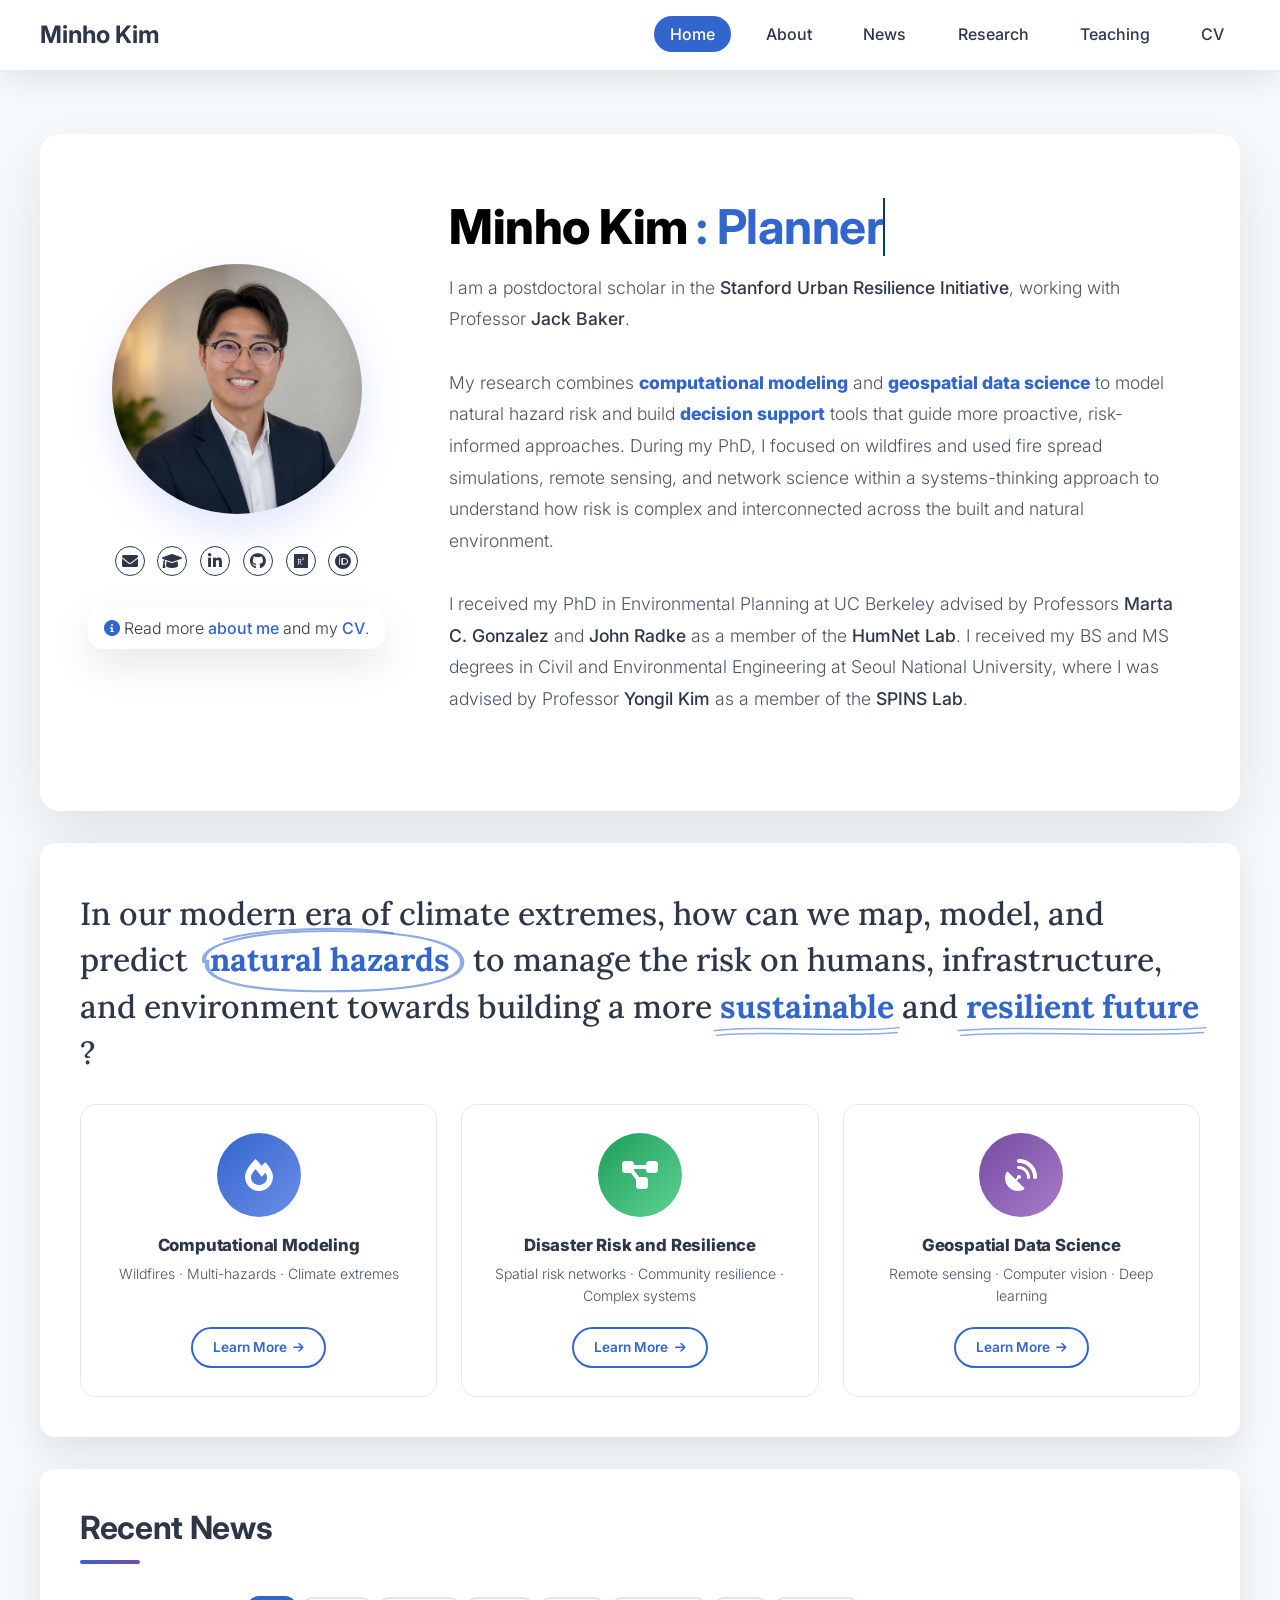
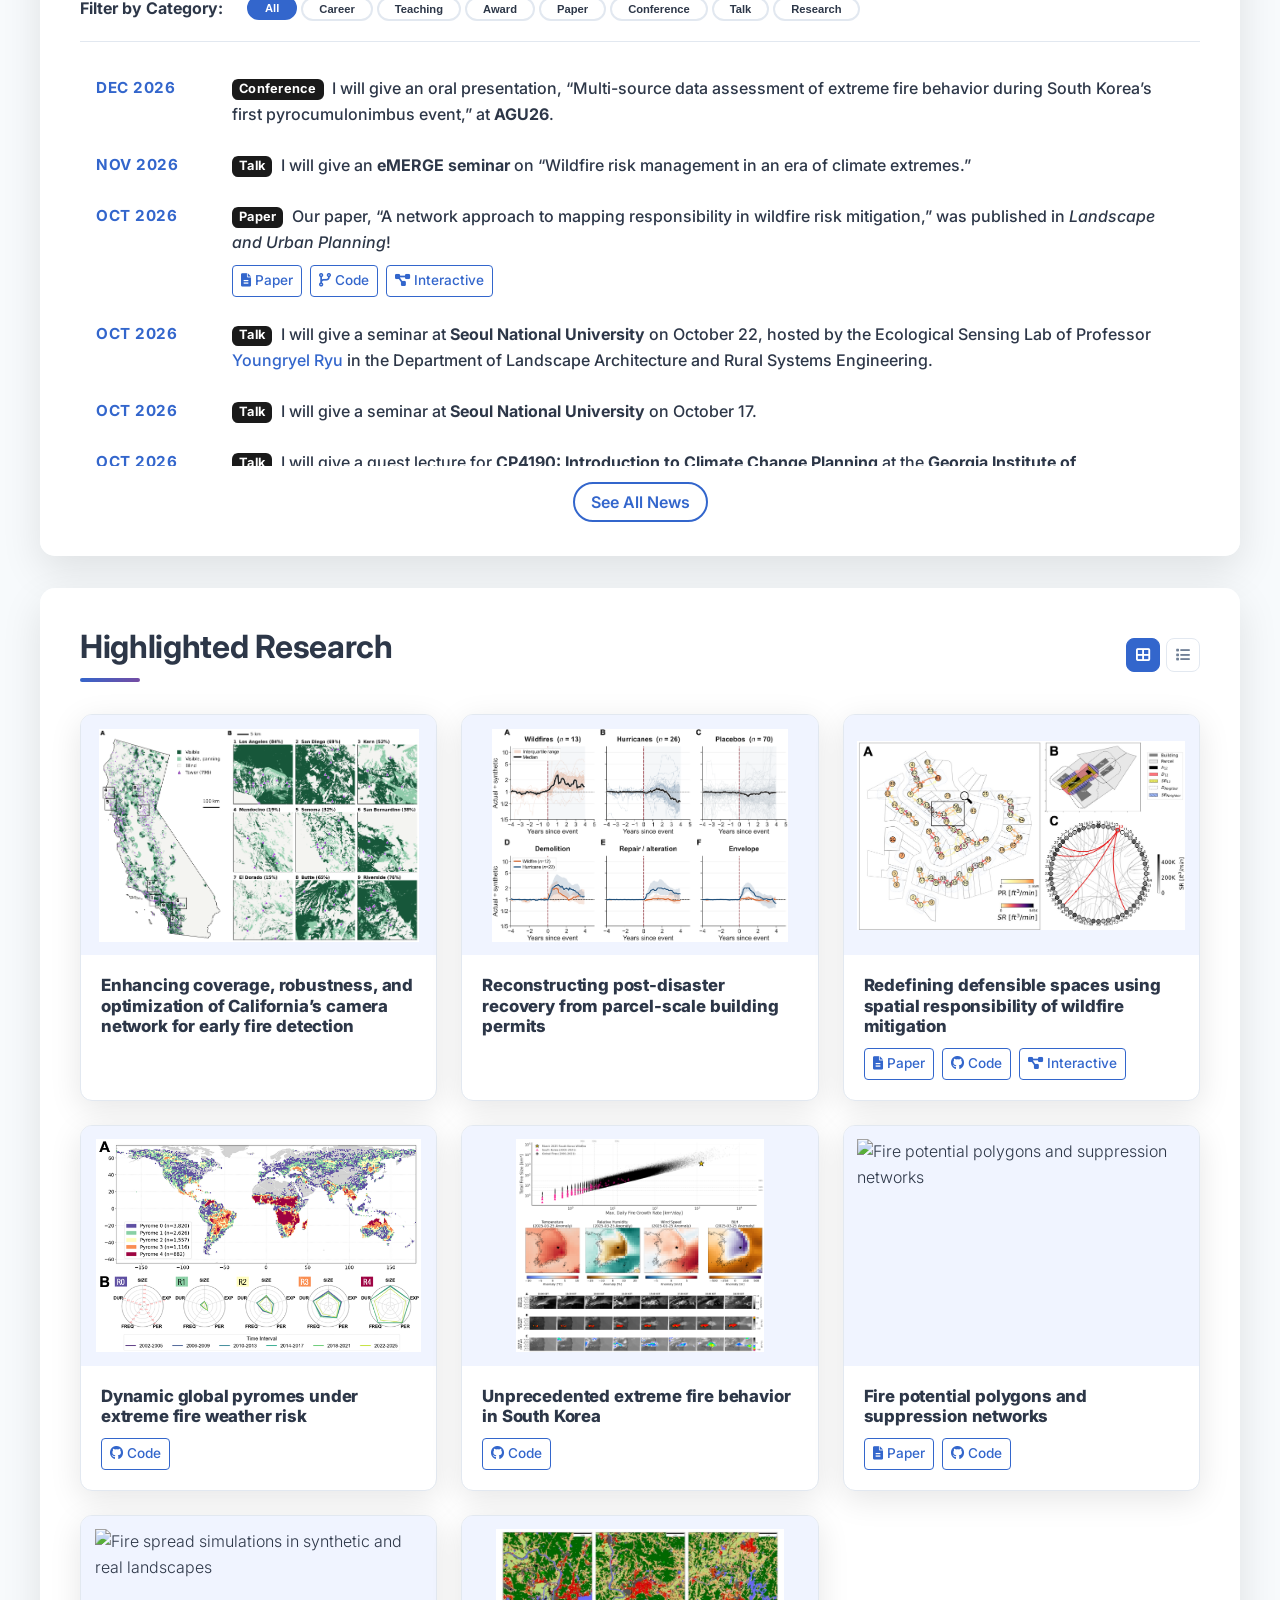
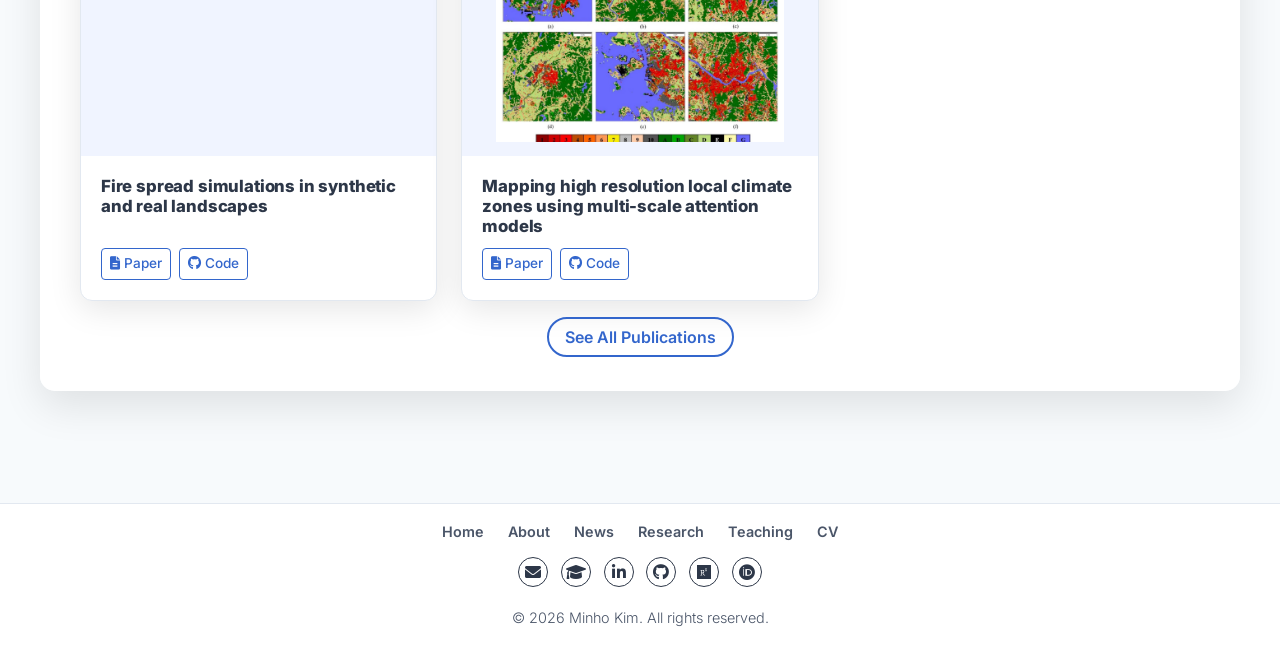
==== commit ee7955eb: "Rename second research area and the camera network paper Rename the second research area from "Disas" ====
--- a/index.html
+++ b/index.html
@@ -135,7 +135,7 @@
                     </div>
                     <div class="home-area-card">
                         <div class="home-area-icon home-area-icon-networks"><i class="fas fa-diagram-project"></i></div>
-                        <h3>Disaster Resilience</h3>
+                        <h3>Disaster Risk and Resilience</h3>
                         <p>Spatial risk networks &middot; Community resilience &middot; Complex systems</p>
                         <a href="research.html#area-networks" class="home-area-btn">Learn More <i class="fas fa-arrow-right"></i></a>
                     </div>
